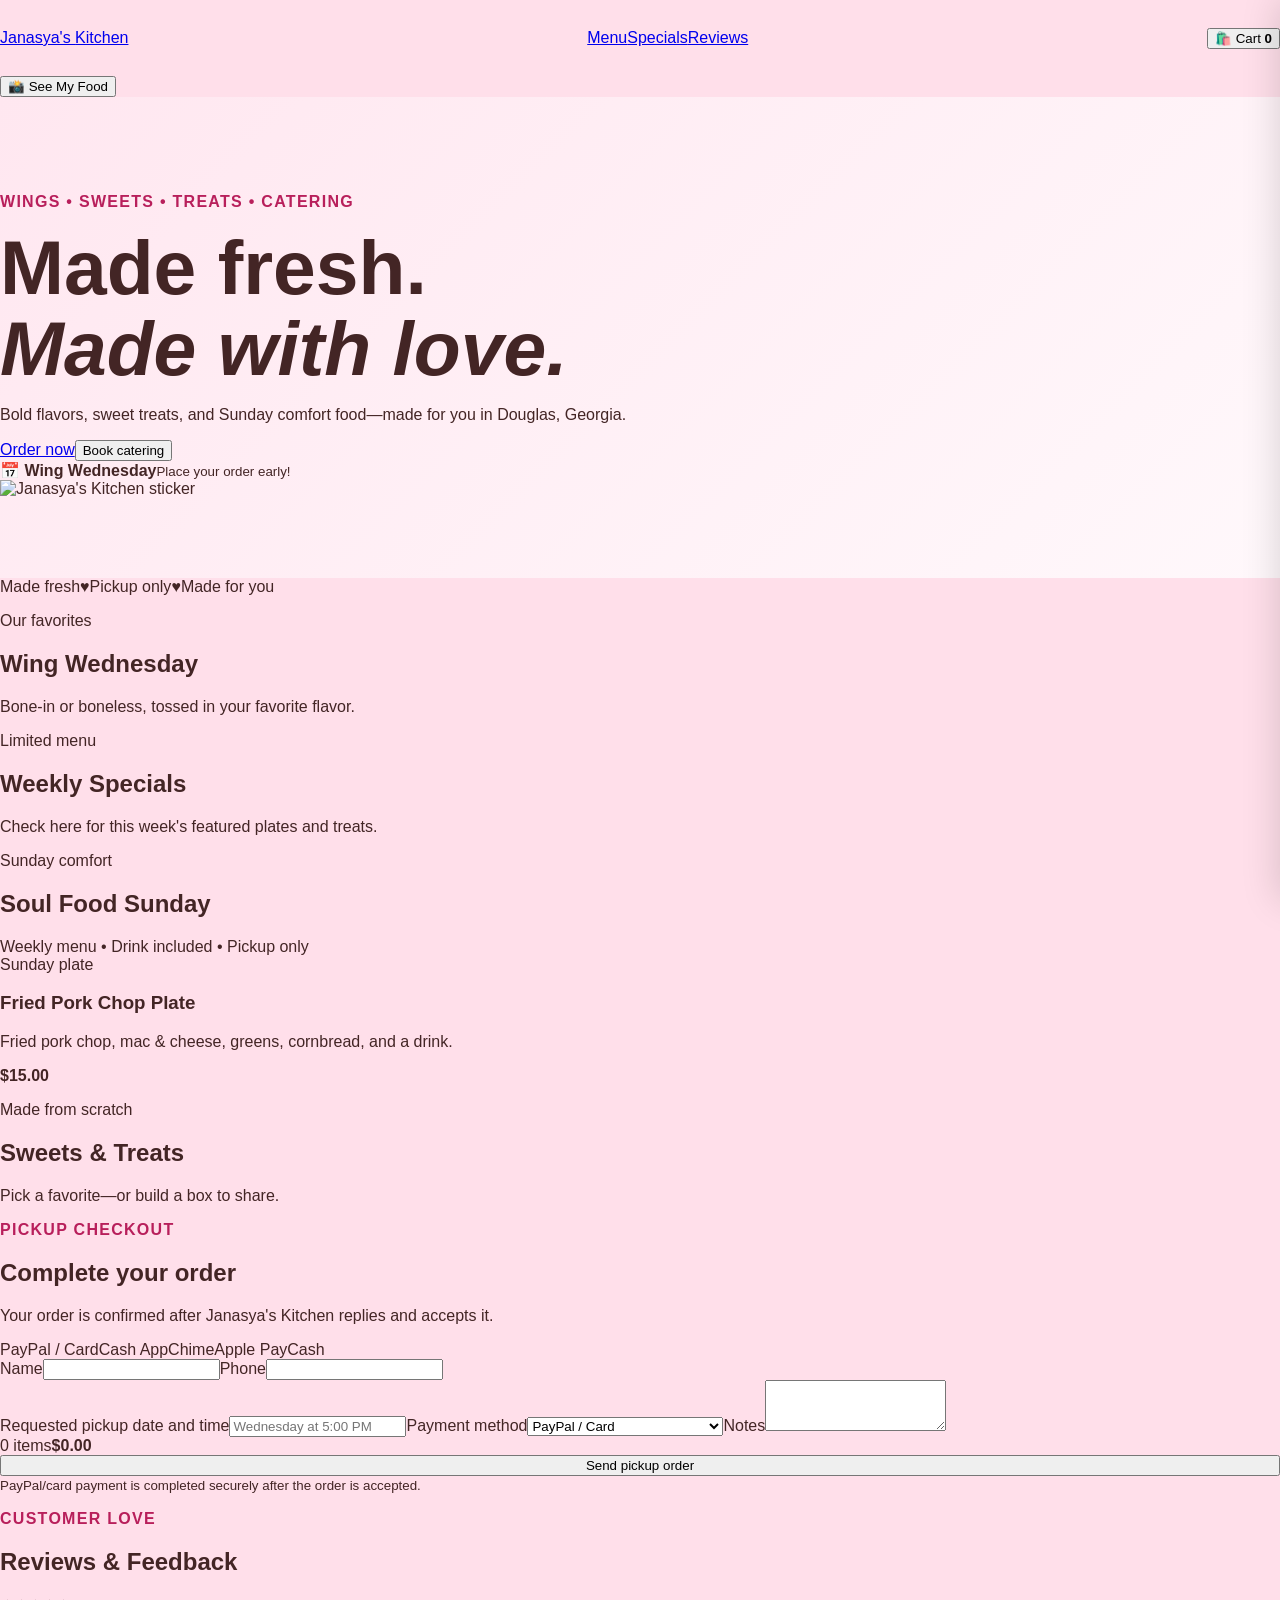
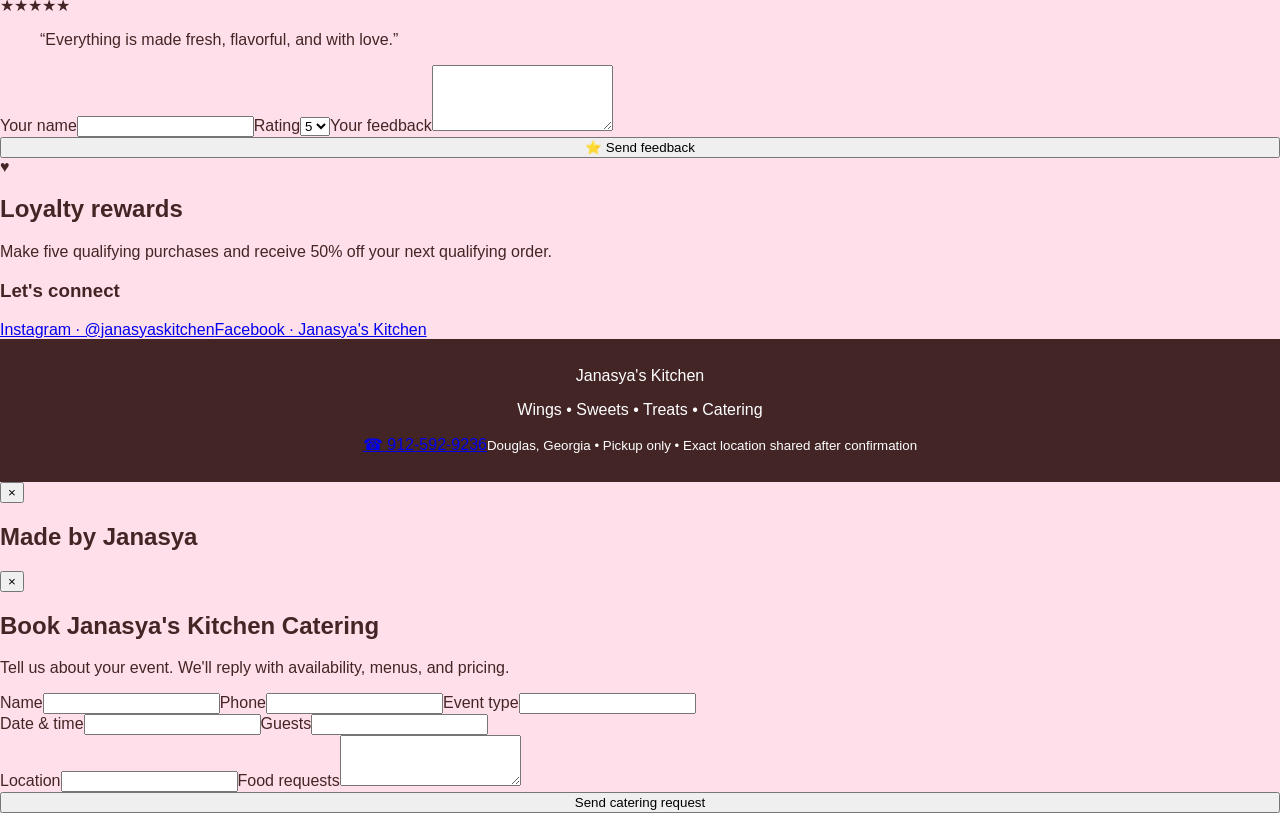
==== index.html @ 57162f88 "Add files via upload" ====
<!doctype html>
<html lang="en">
<head>
  <meta charset="UTF-8"><meta name="viewport" content="width=device-width,initial-scale=1">
  <title>Janasya's Kitchen</title>
  <meta name="description" content="Fresh wings, sweets, treats and catering in Douglas, Georgia.">
  <link rel="stylesheet" href="style.css">
</head>
<body>
<header class="nav"><a class="wordmark" href="#top">Janasya's <span>Kitchen</span></a><nav><a href="#menu">Menu</a><a href="#specials">Specials</a><a href="#reviews">Reviews</a></nav><button id="cartButton" class="cart-btn">🛍️ Cart <b id="cartCount">0</b></button></header>
<button id="galleryButton" class="gallery-float">📸 See My Food</button>
<main>
  <section id="top" class="hero"><div class="hero-copy"><p class="eyebrow">Wings • Sweets • Treats • Catering</p><h1>Made fresh.<br><em>Made with love.</em></h1><p>Bold flavors, sweet treats, and Sunday comfort food—made for you in Douglas, Georgia.</p><div class="hero-actions"><a class="primary-btn" href="#menu">Order now</a><button id="cateringButton" class="outline-btn">Book catering</button></div><div class="day-banner">📅 <span><b>Wing Wednesday</b><small>Place your order early!</small></span></div></div><div class="hero-art"><div class="gold-ring"></div><img src="https://janasyas-kitchen.janasyarivers14.chatgpt.site/sticker.jpeg" alt="Janasya's Kitchen sticker"></div></section>
  <section class="trust-strip"><span>Made fresh</span><i>♥</i><span>Pickup only</span><i>♥</i><span>Made for you</span></section>
  <section id="menu" class="section"><div class="section-heading"><p>Our favorites</p><h2>Wing Wednesday</h2><span>Bone-in or boneless, tossed in your favorite flavor.</span></div><div id="wingMenu" class="menu-grid"></div></section>
  <section id="specials" class="section dark-section"><div class="section-heading"><p>Limited menu</p><h2>Weekly Specials</h2><span>Check here for this week's featured plates and treats.</span></div><div id="specialMenu" class="menu-grid specials"></div></section>
  <section class="section blush"><div class="section-heading"><p>Sunday comfort</p><h2>Soul Food Sunday</h2><span>Weekly menu • Drink included • Pickup only</span></div><div class="feature-card"><div><span class="badge">Sunday plate</span><h3>Fried Pork Chop Plate</h3><p>Fried pork chop, mac &amp; cheese, greens, cornbread, and a drink.</p><strong>$15.00</strong></div><div id="soulMenu"></div></div></section>
  <section id="sweets" class="section"><div class="section-heading"><p>Made from scratch</p><h2>Sweets &amp; Treats</h2><span>Pick a favorite—or build a box to share.</span></div><div id="sweetMenu" class="menu-grid sweets-grid"></div></section>
  <section id="checkout" class="section checkout"><div class="checkout-card"><div><p class="eyebrow">Pickup checkout</p><h2>Complete your order</h2><p>Your order is confirmed after Janasya's Kitchen replies and accepts it.</p><div class="pay-tags"><span>PayPal / Card</span><span>Cash App</span><span>Chime</span><span>Apple Pay</span><span>Cash</span></div></div><form id="checkoutForm"><div class="two"><label>Name<input name="name" required></label><label>Phone<input name="phone" type="tel" required></label></div><label>Requested pickup date and time<input name="time" required placeholder="Wednesday at 5:00 PM"></label><label>Payment method<select name="payment"><option>PayPal / Card</option><option>Cash App — $Ayeitsnasya25</option><option>Chime — $Janasya-Rivers</option><option>Apple Pay — 912-592-9236</option><option>Cash at pickup</option></select></label><label>Notes<textarea name="notes" rows="3"></textarea></label><div class="checkout-total"><span id="checkoutItems">0 items</span><strong id="checkoutTotal">$0.00</strong></div><button class="primary-btn full">Send pickup order</button><small>PayPal/card payment is completed securely after the order is accepted.</small></form></div></section>
  <section id="reviews" class="section reviews"><div><p class="eyebrow">Customer love</p><h2>Reviews &amp; Feedback</h2><div class="stars">★★★★★</div><blockquote>“Everything is made fresh, flavorful, and with love.”</blockquote></div><form id="reviewForm"><label>Your name<input name="name" required></label><label>Rating<select name="rating"><option>5</option><option>4</option><option>3</option><option>2</option><option>1</option></select></label><label>Your feedback<textarea name="review" required rows="4"></textarea></label><button class="primary-btn full">⭐ Send feedback</button></form></section>
  <section class="rewards"><div><span>♥</span><h2>Loyalty rewards</h2><p>Make five qualifying purchases and receive 50% off your next qualifying order.</p></div><div><h3>Let's connect</h3><a href="https://www.instagram.com/janasyaskitchen/" target="_blank">Instagram · @janasyaskitchen</a><a href="https://www.facebook.com/profile.php?id=61593571941831" target="_blank">Facebook · Janasya's Kitchen</a></div></section>
</main>
<footer><div class="footer-brand">Janasya's <span>Kitchen</span></div><p>Wings • Sweets • Treats • Catering</p><a href="tel:19125929236">☎ 912-592-9236</a><small>Douglas, Georgia • Pickup only • Exact location shared after confirmation</small></footer>
<div id="overlay" class="overlay hidden"></div>
<aside id="cartPanel" class="cart-panel"><button class="close" data-close>×</button><h2>Your order</h2><div id="cartList" class="cart-list"></div><div class="cart-total"><span>Total</span><strong id="cartTotal">$0.00</strong></div><a href="#checkout" id="continueCheckout" class="primary-btn full">Continue to checkout</a></aside>
<div id="galleryModal" class="modal hidden"><button class="close" data-close>×</button><h2>Made by Janasya</h2><div id="galleryGrid" class="gallery-scroll"></div></div>
<div id="cateringModal" class="modal catering-modal hidden"><button class="close" data-close>×</button><h2>Book Janasya's Kitchen Catering</h2><p>Tell us about your event. We'll reply with availability, menus, and pricing.</p><form id="cateringForm"><label>Name<input name="name" required></label><label>Phone<input name="phone" required></label><label>Event type<input name="event" required></label><div class="two"><label>Date &amp; time<input name="date" required></label><label>Guests<input name="guests" type="number" min="1" required></label></div><label>Location<input name="location" required></label><label>Food requests<textarea name="details" rows="3"></textarea></label><button class="primary-btn full">Send catering request</button></form></div>
<div id="toast" class="toast"></div>
<script src="script.js"></script>
</body></html>
---- style.css ----
:root {
  --pink: #ec3f84;
  --dark-pink: #b81f5b;
  --light-pink: #fff1f7;
  --border-pink: #ffc2d8;
  --brown: #432525;
  --white: #ffffff;
  --shadow: 0 15px 35px rgba(184, 31, 91, 0.12);
}

* {
  box-sizing: border-box;
}

html {
  scroll-behavior: smooth;
}

body {
  margin: 0;
  font-family: "Poppins", sans-serif;
  color: var(--brown);
  background: #ffdfea;
}

.container {
  width: min(1180px, calc(100% - 32px));
  margin: 0 auto;
}

.topbar {
  position: sticky;
  top: 0;
  z-index: 20;
  background: rgba(255,255,255,.96);
  border-bottom: 1px solid #ffd0df;
  backdrop-filter: blur(10px);
}

.nav {
  min-height: 76px;
  display: flex;
  justify-content: space-between;
  align-items: center;
}

.logo {
  font-family: "Pacifico", cursive;
  font-size: 1.65rem;
  color: var(--dark-pink);
  text-decoration: none;
}

.cart-button,
.btn {
  border: 0;
  border-radius: 999px;
  background: linear-gradient(135deg, #f04a91, #b81758);
  color: white;
  font: inherit;
  font-weight: 700;
  padding: 14px 24px;
  cursor: pointer;
  box-shadow: 0 10px 22px rgba(184, 23, 88, .2);
  text-decoration: none;
  display: inline-block;
}

.cart-button span {
  background: white;
  color: var(--dark-pink);
  border-radius: 999px;
  padding: 2px 8px;
  margin-left: 5px;
}

.hero {
  padding: 80px 0;
  background: linear-gradient(135deg, #ffe7f0, #fff8fb);
}

.hero-inner {
  display: grid;
  grid-template-columns: 1.2fr .8fr;
  gap: 40px;
  align-items: center;
}

.hero h1 {
  font-size: clamp(2.4rem, 6vw, 4.8rem);
  line-height: 1.05;
  margin: 10px 0 18px;
}

.eyebrow {
  color: var(--dark-pink);
  font-weight: 800;
  letter-spacing: .08em;
  text-transform: uppercase;
}

.hero-card {
  background: white;
  border: 3px solid var(--border-pink);
  border-radius: 34px;
  padding: 38px;
  text-align: center;
  box-shadow: var(--shadow);
}

.hero-icons {
  font-size: 3rem;
}

.menu-section {
  padding: 64px 0;
}

.sweets-bg {
  background: #fff7fb;
}

.section-title {
  text-align: center;
  font-size: clamp(2.2rem, 5vw, 3.8rem);
  margin: 0 0 34px;
}

.menu-grid {
  display: grid;
  gap: 28px;
  align-items: stretch;
}

.three-columns {
  grid-template-columns: repeat(3, minmax(0, 1fr));
}

.two-columns {
  grid-template-columns: repeat(2, minmax(0, 1fr));
}

.menu-card {
  background: #fffafd;
  border: 3px solid var(--border-pink);
  border-radius: 30px;
  padding: 30px;
  text-align: center;
  box-shadow: var(--shadow);
  display: flex;
  flex-direction: column;
  align-items: stretch;
}

.menu-card h3 {
  color: var(--dark-pink);
  font-size: 1.65rem;
  margin: 0 0 10px;
}

.price {
  color: var(--dark-pink);
  font-weight: 800;
  font-size: 1.12rem;
  margin: 12px 0;
}

.description {
  margin: 4px 0 18px;
}

.menu-card label,
.order-card label {
  font-weight: 700;
  text-align: left;
  margin: 10px 0 7px;
}

.menu-card select,
.menu-card input,
.order-card input,
.order-card select,
.order-card textarea {
  width: 100%;
  border: 3px solid #f4bfd2;
  border-radius: 18px;
  padding: 15px 16px;
  background: white;
  font: inherit;
}

.add-button {
  margin-top: 20px;
  align-self: center;
}

.simple-card {
  justify-content: center;
  min-height: 250px;
}

.option-row {
  display: grid;
  grid-template-columns: repeat(2, minmax(0, 1fr));
  gap: 18px;
  margin-top: 12px;
}

.three-options {
  grid-template-columns: repeat(3, minmax(0, 1fr));
}

.option-block {
  background: white;
  border: 2px solid #ffd2e1;
  border-radius: 22px;
  padding: 18px 12px;
}

.strawberry-card {
  grid-column: 1 / -1;
}

.order-section {
  padding: 70px 0;
}

.order-card {
  background: white;
  border-radius: 34px;
  padding: 40px;
  display: grid;
  grid-template-columns: .8fr 1.2fr;
  gap: 40px;
  box-shadow: var(--shadow);
}

.order-card form {
  display: grid;
  gap: 12px;
}

.full {
  width: 100%;
  text-align: center;
}

.cart-panel {
  position: fixed;
  top: 0;
  right: -430px;
  width: min(420px, 92vw);
  height: 100vh;
  z-index: 50;
  background: white;
  transition: right .3s ease;
  display: flex;
  flex-direction: column;
  box-shadow: -12px 0 35px rgba(0,0,0,.15);
}

.cart-panel.open {
  right: 0;
}

.cart-header,
.cart-footer {
  padding: 22px;
  border-bottom: 1px solid #f2d6e1;
}

.cart-footer {
  border-bottom: 0;
  border-top: 1px solid #f2d6e1;
  margin-top: auto;
}

.cart-header {
  display: flex;
  justify-content: space-between;
  align-items: center;
}

.cart-header button {
  font-size: 2rem;
  border: 0;
  background: transparent;
}

.cart-items {
  padding: 20px;
  overflow-y: auto;
}

.cart-item {
  border: 2px solid #ffd0df;
  border-radius: 18px;
  padding: 14px;
  margin-bottom: 12px;
}

.cart-item-top {
  display: flex;
  justify-content: space-between;
  gap: 12px;
}

.qty-controls {
  margin-top: 10px;
  display: flex;
  align-items: center;
  gap: 10px;
}

.qty-controls button {
  width: 34px;
  height: 34px;
  border: 0;
  border-radius: 50%;
  background: #f9d7e5;
  font-size: 1.1rem;
}

.clear-button {
  width: 100%;
  padding: 12px;
  border-radius: 999px;
  border: 2px solid var(--border-pink);
  background: white;
  font: inherit;
  font-weight: 700;
}

.overlay {
  position: fixed;
  inset: 0;
  background: rgba(0,0,0,.35);
  z-index: 40;
  opacity: 0;
  pointer-events: none;
  transition: opacity .3s ease;
}

.overlay.show {
  opacity: 1;
  pointer-events: auto;
}

.toast {
  position: fixed;
  left: 50%;
  bottom: 24px;
  transform: translate(-50%, 30px);
  background: var(--brown);
  color: white;
  padding: 13px 20px;
  border-radius: 999px;
  opacity: 0;
  transition: .25s ease;
  z-index: 70;
}

.toast.show {
  opacity: 1;
  transform: translate(-50%, 0);
}

footer {
  background: var(--brown);
  color: white;
  text-align: center;
  padding: 28px 0;
}

@media (max-width: 900px) {
  .hero-inner,
  .order-card,
  .three-columns,
  .two-columns {
    grid-template-columns: 1fr;
  }

  .strawberry-card {
    grid-column: auto;
  }

  .three-options {
    grid-template-columns: 1fr;
  }
}

@media (max-width: 600px) {
  .menu-card {
    padding: 22px 18px;
  }

  .option-row {
    grid-template-columns: 1fr;
  }

  .hero {
    padding: 54px 0;
  }

  .order-card {
    padding: 25px 18px;
  }

  .section-title {
    font-size: 2.3rem;
  }
}
/* FIX MINI CAKE LAYOUT */

.cake-options {
  display: grid;
  grid-template-columns: repeat(2, 1fr);
  gap: 20px;
  width: 100%;
  margin-top: 20px;
}

.cake-option {
  width: 100%;
  padding: 22px;
  border: 2px solid #f5bfd3;
  border-radius: 22px;
  text-align: center;
  box-sizing: border-box;
}

.cake-option label {
  display: block;
  margin: 10px 0 6px;
  font-weight: 700;
}

.cake-option input[type="number"] {
  display: block;
  width: 100%;
  max-width: 100%;
  padding: 15px;
  margin: 0 0 18px;
  box-sizing: border-box;
  border-radius: 16px;
}

.cake-option .add-button {
  display: inline-block;
  width: auto;
  margin: 0 auto;
}

@media (max-width: 650px) {
  .cake-options {
    grid-template-columns: 1fr;
  }
}
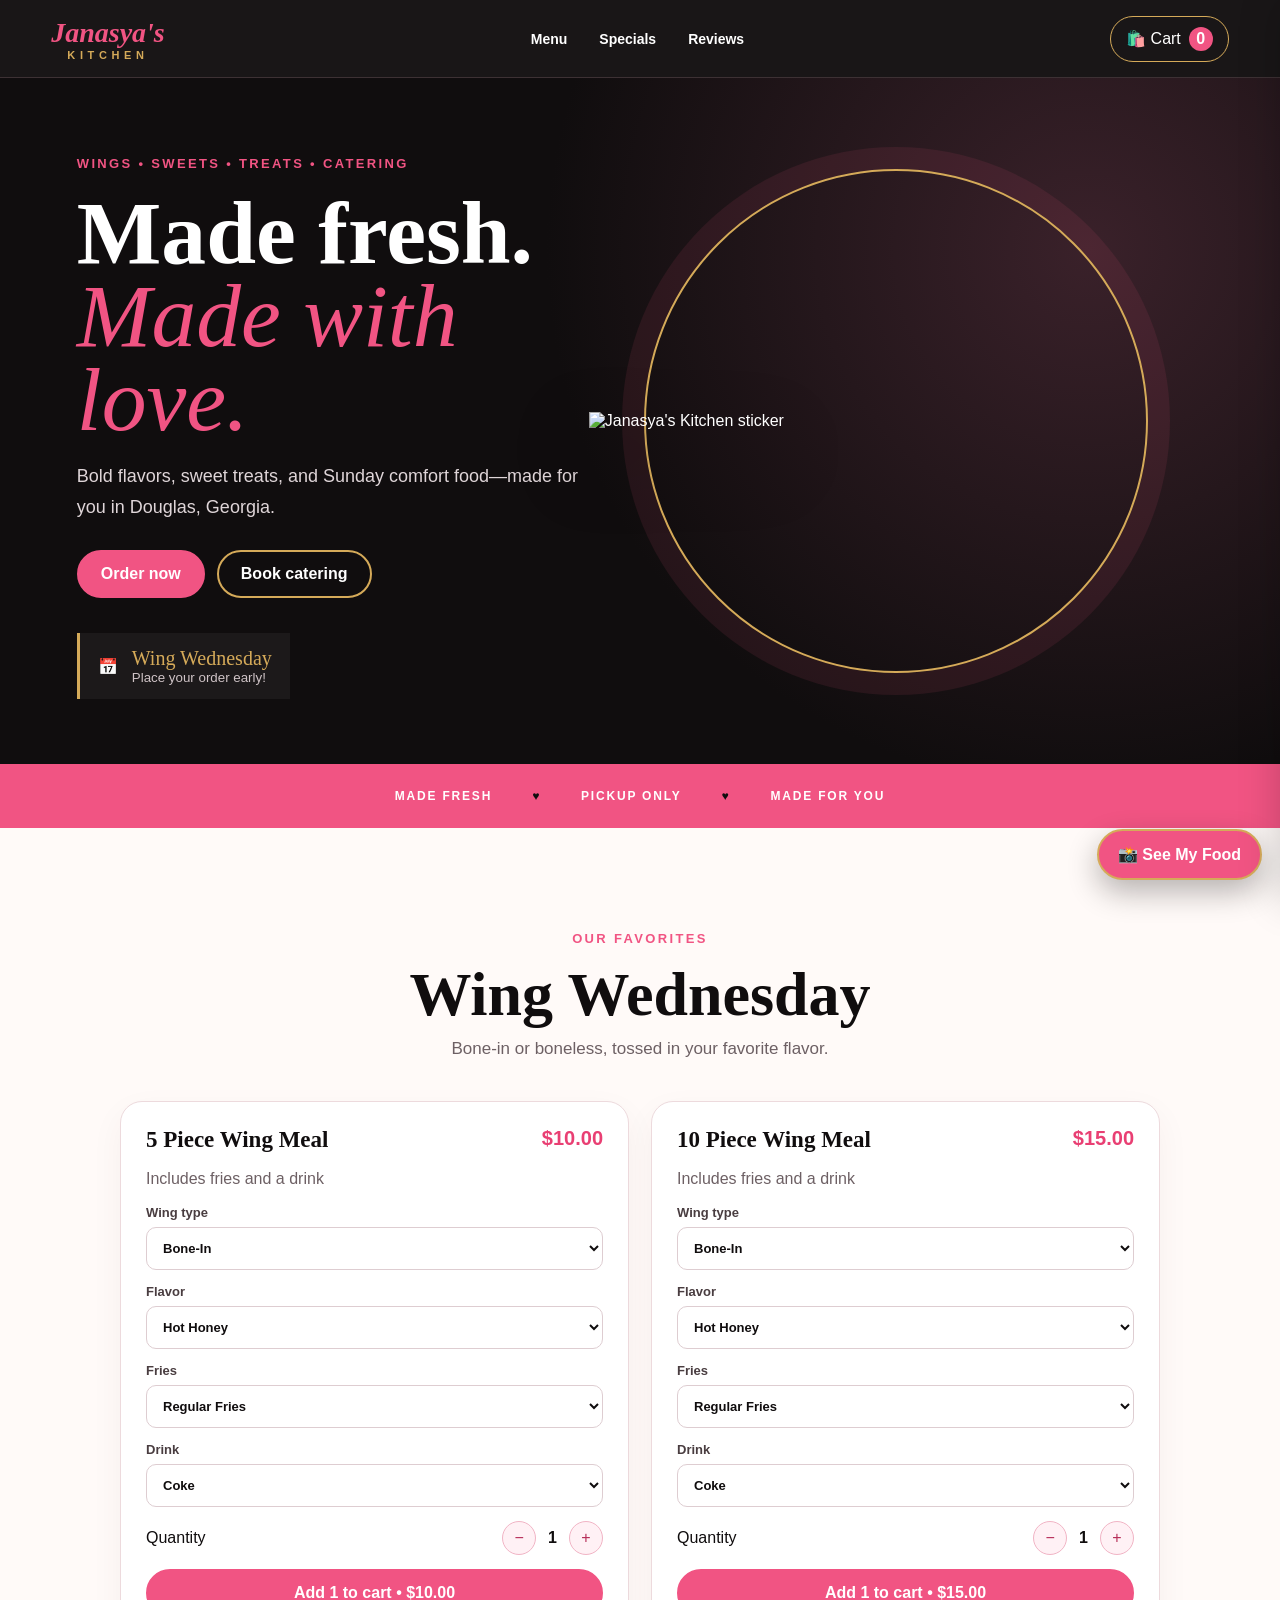
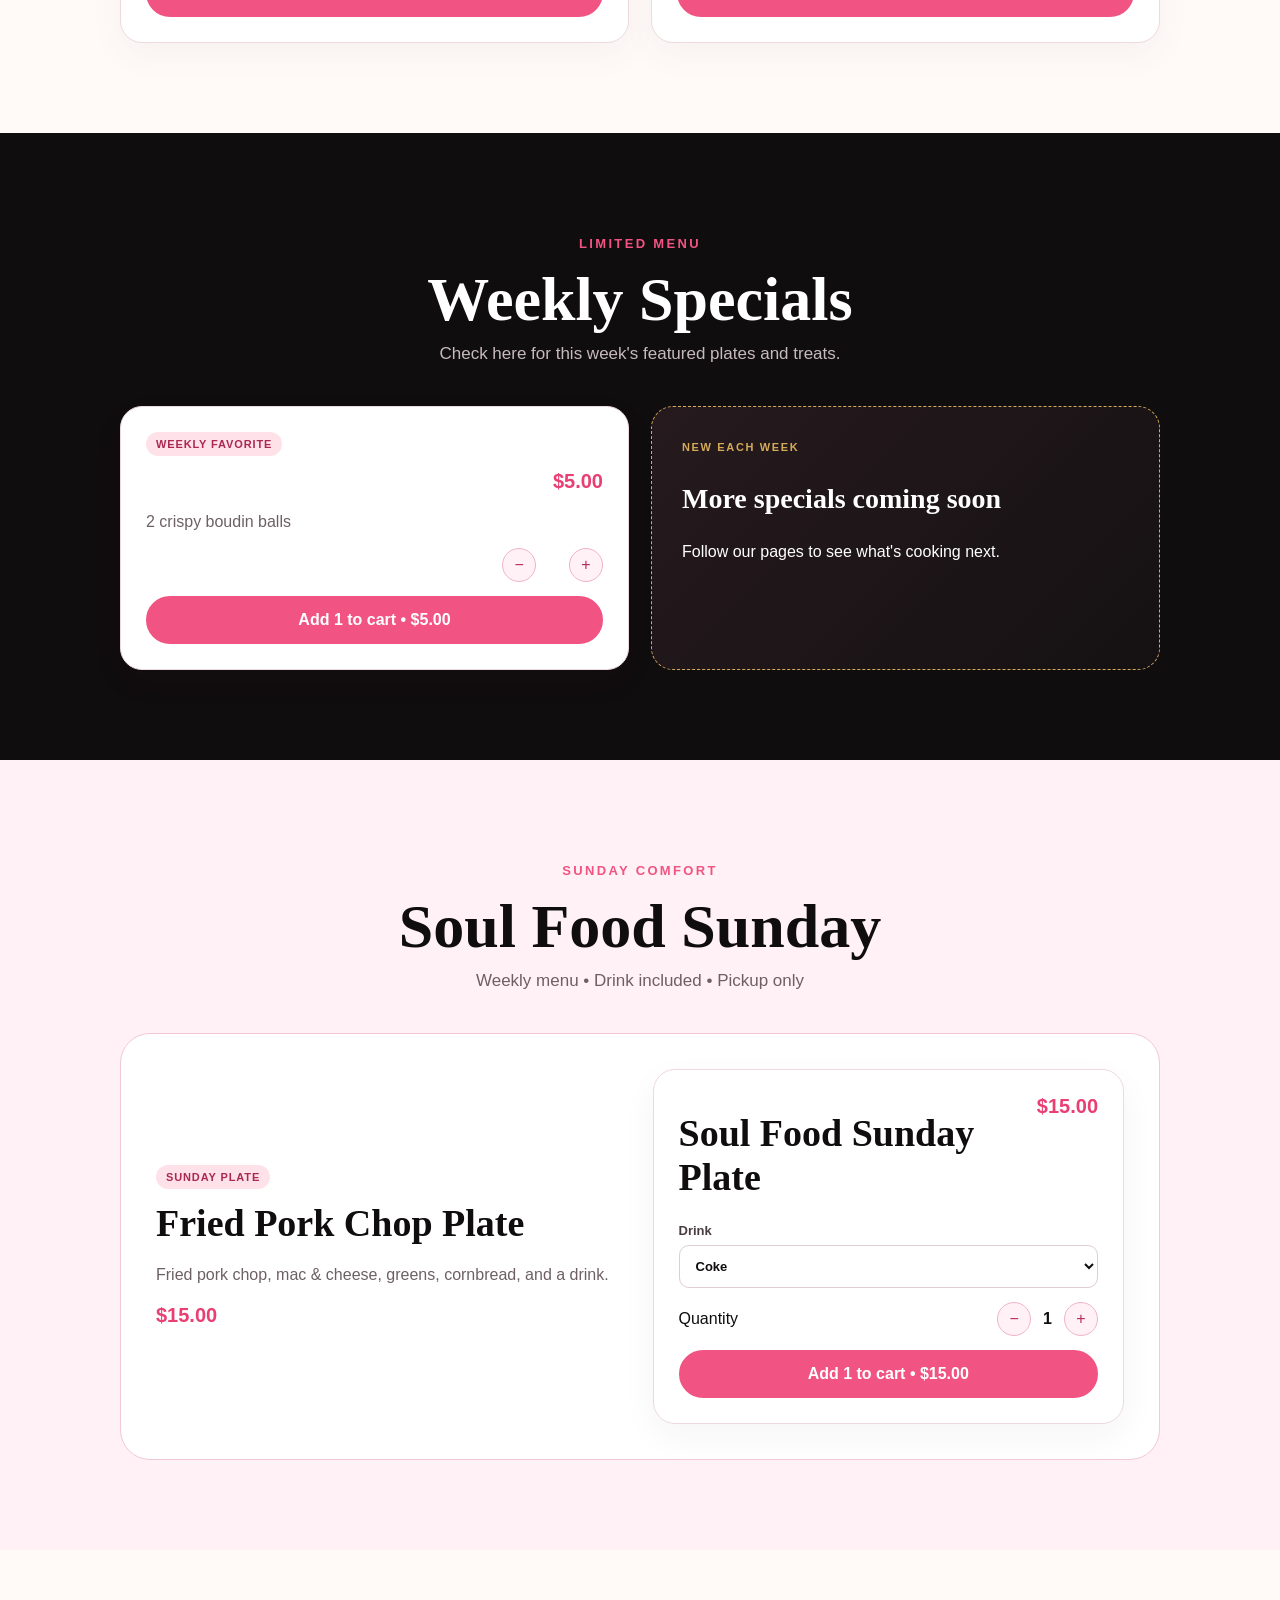
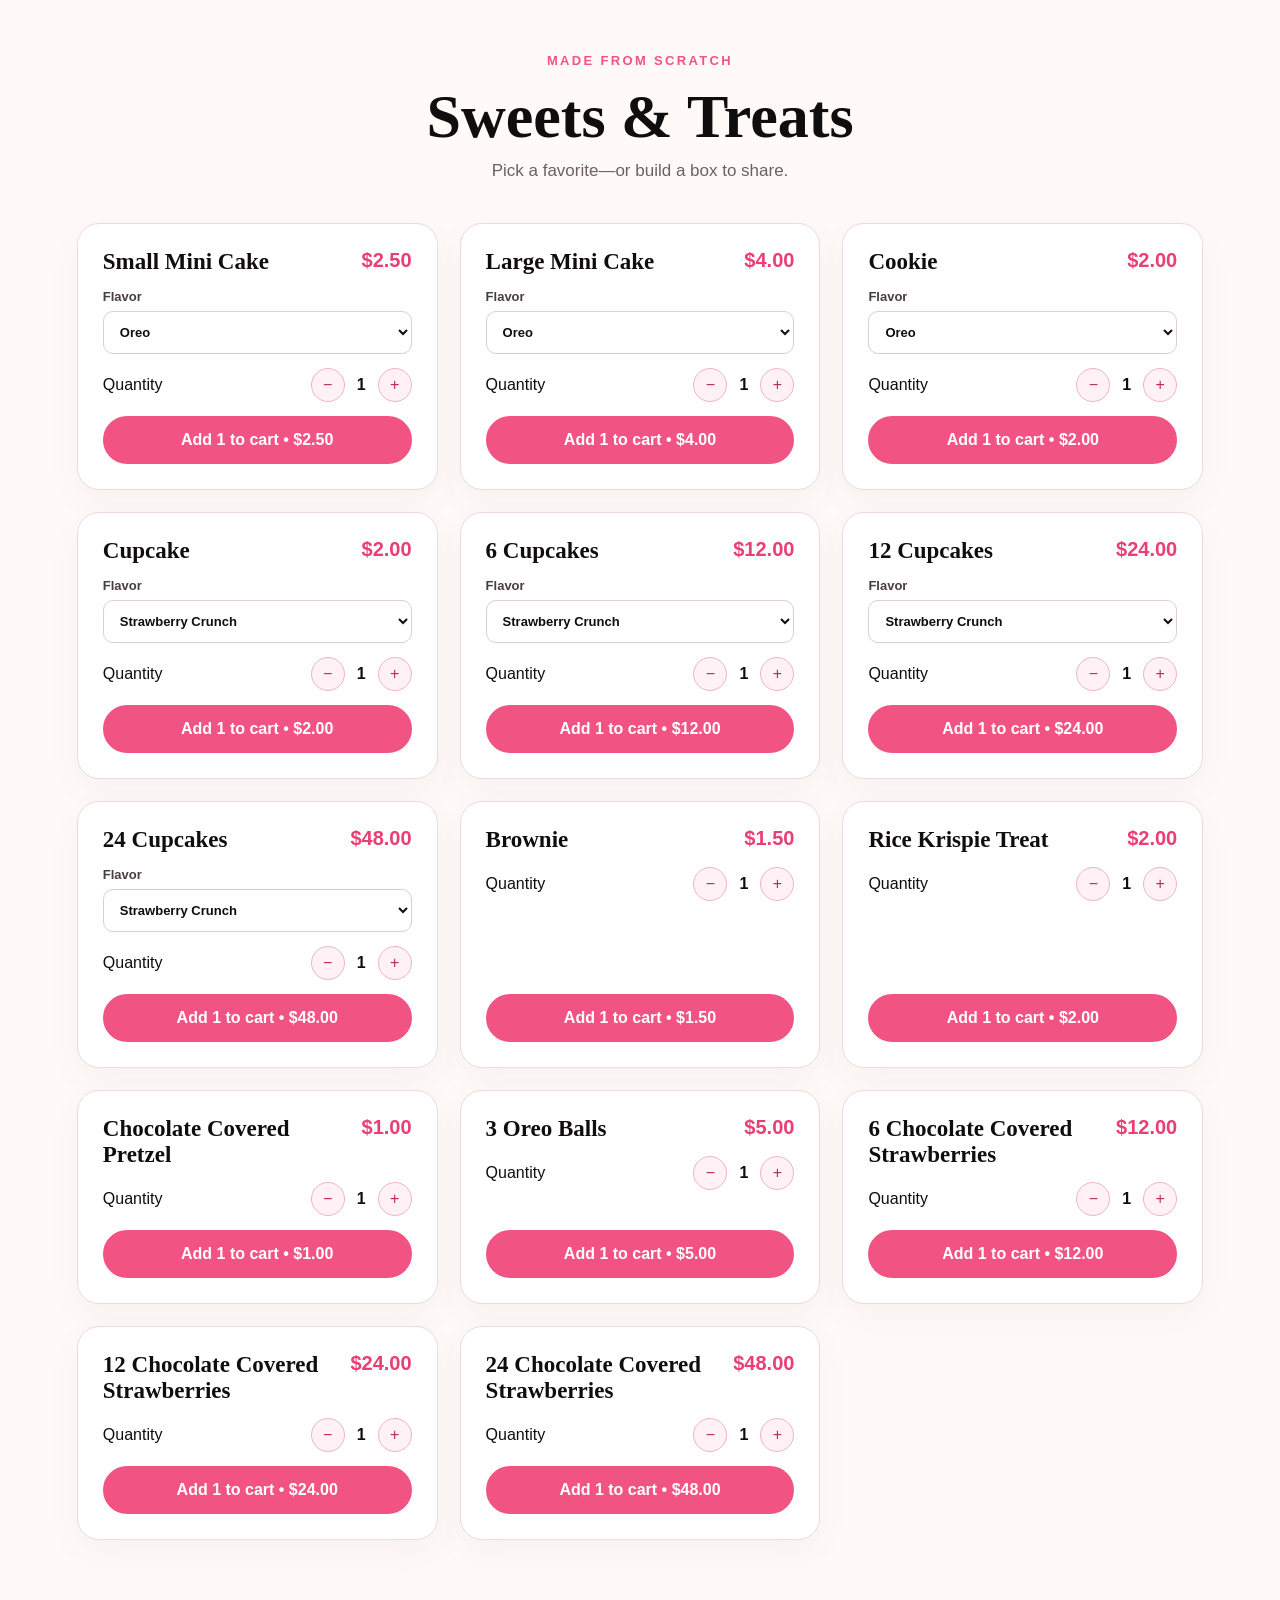
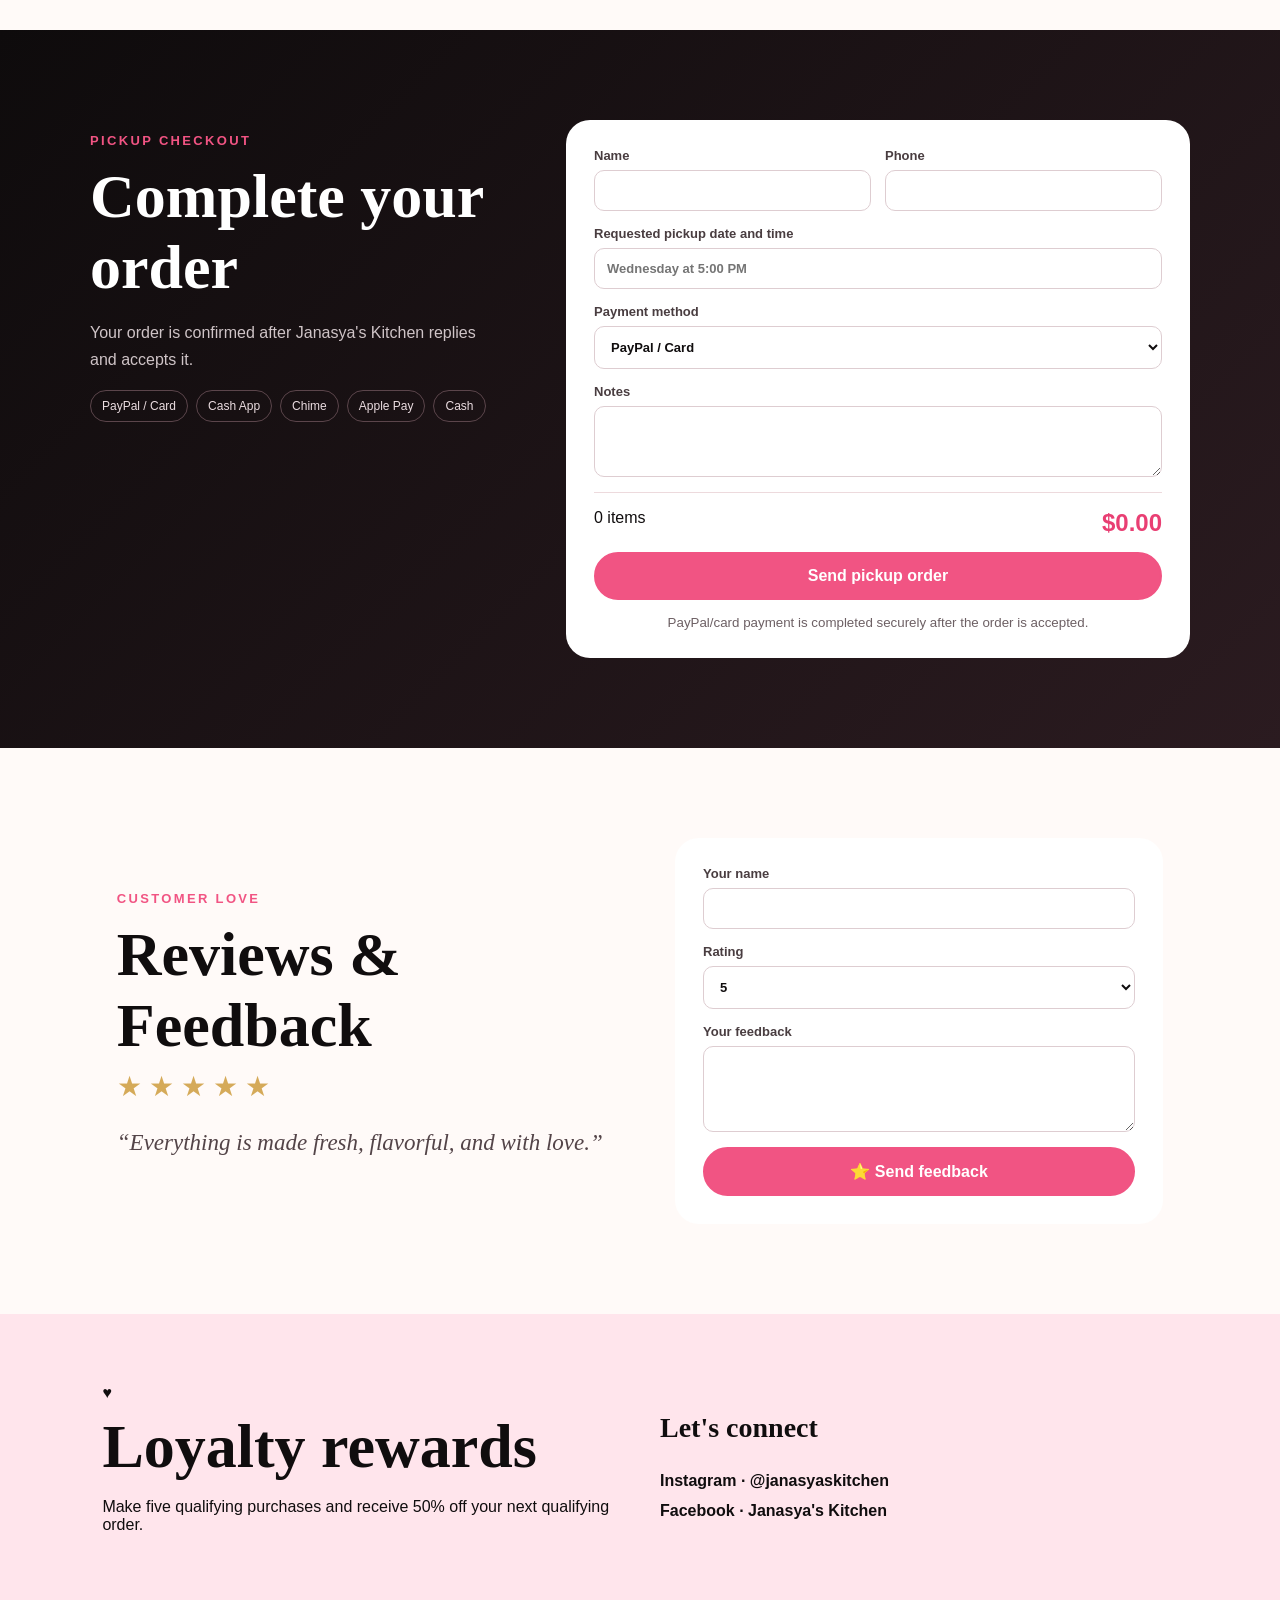
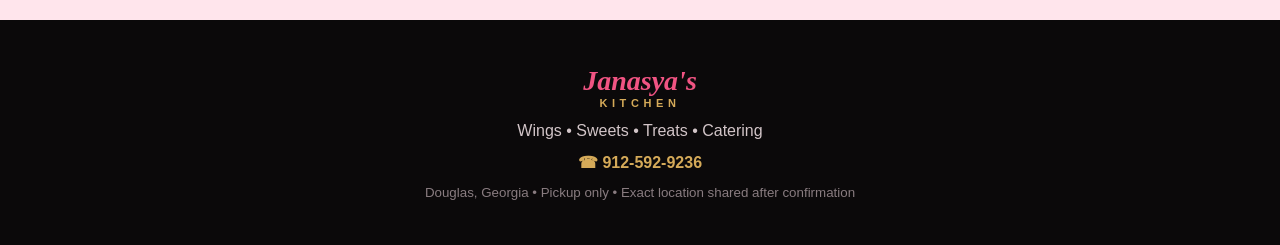
==== commit b32ddae0: "Add files via upload" ====
--- a/index.html
+++ b/index.html
@@ -10,7 +10,7 @@
 <header class="nav"><a class="wordmark" href="#top">Janasya's <span>Kitchen</span></a><nav><a href="#menu">Menu</a><a href="#specials">Specials</a><a href="#reviews">Reviews</a></nav><button id="cartButton" class="cart-btn">🛍️ Cart <b id="cartCount">0</b></button></header>
 <button id="galleryButton" class="gallery-float">📸 See My Food</button>
 <main>
-  <section id="top" class="hero"><div class="hero-copy"><p class="eyebrow">Wings • Sweets • Treats • Catering</p><h1>Made fresh.<br><em>Made with love.</em></h1><p>Bold flavors, sweet treats, and Sunday comfort food—made for you in Douglas, Georgia.</p><div class="hero-actions"><a class="primary-btn" href="#menu">Order now</a><button id="cateringButton" class="outline-btn">Book catering</button></div><div class="day-banner">📅 <span><b>Wing Wednesday</b><small>Place your order early!</small></span></div></div><div class="hero-art"><div class="gold-ring"></div><img src="https://janasyas-kitchen.janasyarivers14.chatgpt.site/sticker.jpeg" alt="Janasya's Kitchen sticker"></div></section>
+  <section id="top" class="hero"><div class="hero-copy"><p class="eyebrow">Wings • Sweets • Treats • Catering</p><h1>Made fresh.<br><em>Made with love.</em></h1><p>Bold flavors, sweet treats, and Sunday comfort food—made for you in Douglas, Georgia.</p><div class="hero-actions"><a class="primary-btn" href="#menu">Order now</a><button id="cateringButton" class="outline-btn">Book catering</button></div><div class="day-banner">📅 <span><b>Wing Wednesday</b><small>Place your order early!</small></span></div></div><div class="hero-art"><div class="gold-ring"></div><img src="images/sticker.jpeg" alt="Janasya's Kitchen sticker"></div></section>
   <section class="trust-strip"><span>Made fresh</span><i>♥</i><span>Pickup only</span><i>♥</i><span>Made for you</span></section>
   <section id="menu" class="section"><div class="section-heading"><p>Our favorites</p><h2>Wing Wednesday</h2><span>Bone-in or boneless, tossed in your favorite flavor.</span></div><div id="wingMenu" class="menu-grid"></div></section>
   <section id="specials" class="section dark-section"><div class="section-heading"><p>Limited menu</p><h2>Weekly Specials</h2><span>Check here for this week's featured plates and treats.</span></div><div id="specialMenu" class="menu-grid specials"></div></section>
@@ -22,7 +22,7 @@
 </main>
 <footer><div class="footer-brand">Janasya's <span>Kitchen</span></div><p>Wings • Sweets • Treats • Catering</p><a href="tel:19125929236">☎ 912-592-9236</a><small>Douglas, Georgia • Pickup only • Exact location shared after confirmation</small></footer>
 <div id="overlay" class="overlay hidden"></div>
-<aside id="cartPanel" class="cart-panel"><button class="close" data-close>×</button><h2>Your order</h2><div id="cartList" class="cart-list"></div><div class="cart-total"><span>Total</span><strong id="cartTotal">$0.00</strong></div><a href="#checkout" id="continueCheckout" class="primary-btn full">Continue to checkout</a></aside>
+<aside id="cartPanel" class="cart-panel"><button class="close" data-close>×</button><div class="cart-heading"><h2>Your order</h2><button id="clearCartButton" class="clear-cart" type="button">Clear cart</button></div><div id="cartList" class="cart-list"></div><div class="cart-total"><span>Total</span><strong id="cartTotal">$0.00</strong></div><a href="#checkout" id="continueCheckout" class="primary-btn full">Continue to checkout</a></aside>
 <div id="galleryModal" class="modal hidden"><button class="close" data-close>×</button><h2>Made by Janasya</h2><div id="galleryGrid" class="gallery-scroll"></div></div>
 <div id="cateringModal" class="modal catering-modal hidden"><button class="close" data-close>×</button><h2>Book Janasya's Kitchen Catering</h2><p>Tell us about your event. We'll reply with availability, menus, and pricing.</p><form id="cateringForm"><label>Name<input name="name" required></label><label>Phone<input name="phone" required></label><label>Event type<input name="event" required></label><div class="two"><label>Date &amp; time<input name="date" required></label><label>Guests<input name="guests" type="number" min="1" required></label></div><label>Location<input name="location" required></label><label>Food requests<textarea name="details" rows="3"></textarea></label><button class="primary-btn full">Send catering request</button></form></div>
 <div id="toast" class="toast"></div>
--- a/style.css
+++ b/style.css
@@ -1,458 +1,2 @@
-:root {
-  --pink: #ec3f84;
-  --dark-pink: #b81f5b;
-  --light-pink: #fff1f7;
-  --border-pink: #ffc2d8;
-  --brown: #432525;
-  --white: #ffffff;
-  --shadow: 0 15px 35px rgba(184, 31, 91, 0.12);
-}
-
-* {
-  box-sizing: border-box;
-}
-
-html {
-  scroll-behavior: smooth;
-}
-
-body {
-  margin: 0;
-  font-family: "Poppins", sans-serif;
-  color: var(--brown);
-  background: #ffdfea;
-}
-
-.container {
-  width: min(1180px, calc(100% - 32px));
-  margin: 0 auto;
-}
-
-.topbar {
-  position: sticky;
-  top: 0;
-  z-index: 20;
-  background: rgba(255,255,255,.96);
-  border-bottom: 1px solid #ffd0df;
-  backdrop-filter: blur(10px);
-}
-
-.nav {
-  min-height: 76px;
-  display: flex;
-  justify-content: space-between;
-  align-items: center;
-}
-
-.logo {
-  font-family: "Pacifico", cursive;
-  font-size: 1.65rem;
-  color: var(--dark-pink);
-  text-decoration: none;
-}
-
-.cart-button,
-.btn {
-  border: 0;
-  border-radius: 999px;
-  background: linear-gradient(135deg, #f04a91, #b81758);
-  color: white;
-  font: inherit;
-  font-weight: 700;
-  padding: 14px 24px;
-  cursor: pointer;
-  box-shadow: 0 10px 22px rgba(184, 23, 88, .2);
-  text-decoration: none;
-  display: inline-block;
-}
-
-.cart-button span {
-  background: white;
-  color: var(--dark-pink);
-  border-radius: 999px;
-  padding: 2px 8px;
-  margin-left: 5px;
-}
-
-.hero {
-  padding: 80px 0;
-  background: linear-gradient(135deg, #ffe7f0, #fff8fb);
-}
-
-.hero-inner {
-  display: grid;
-  grid-template-columns: 1.2fr .8fr;
-  gap: 40px;
-  align-items: center;
-}
-
-.hero h1 {
-  font-size: clamp(2.4rem, 6vw, 4.8rem);
-  line-height: 1.05;
-  margin: 10px 0 18px;
-}
-
-.eyebrow {
-  color: var(--dark-pink);
-  font-weight: 800;
-  letter-spacing: .08em;
-  text-transform: uppercase;
-}
-
-.hero-card {
-  background: white;
-  border: 3px solid var(--border-pink);
-  border-radius: 34px;
-  padding: 38px;
-  text-align: center;
-  box-shadow: var(--shadow);
-}
-
-.hero-icons {
-  font-size: 3rem;
-}
-
-.menu-section {
-  padding: 64px 0;
-}
-
-.sweets-bg {
-  background: #fff7fb;
-}
-
-.section-title {
-  text-align: center;
-  font-size: clamp(2.2rem, 5vw, 3.8rem);
-  margin: 0 0 34px;
-}
-
-.menu-grid {
-  display: grid;
-  gap: 28px;
-  align-items: stretch;
-}
-
-.three-columns {
-  grid-template-columns: repeat(3, minmax(0, 1fr));
-}
-
-.two-columns {
-  grid-template-columns: repeat(2, minmax(0, 1fr));
-}
-
-.menu-card {
-  background: #fffafd;
-  border: 3px solid var(--border-pink);
-  border-radius: 30px;
-  padding: 30px;
-  text-align: center;
-  box-shadow: var(--shadow);
-  display: flex;
-  flex-direction: column;
-  align-items: stretch;
-}
-
-.menu-card h3 {
-  color: var(--dark-pink);
-  font-size: 1.65rem;
-  margin: 0 0 10px;
-}
-
-.price {
-  color: var(--dark-pink);
-  font-weight: 800;
-  font-size: 1.12rem;
-  margin: 12px 0;
-}
-
-.description {
-  margin: 4px 0 18px;
-}
-
-.menu-card label,
-.order-card label {
-  font-weight: 700;
-  text-align: left;
-  margin: 10px 0 7px;
-}
-
-.menu-card select,
-.menu-card input,
-.order-card input,
-.order-card select,
-.order-card textarea {
-  width: 100%;
-  border: 3px solid #f4bfd2;
-  border-radius: 18px;
-  padding: 15px 16px;
-  background: white;
-  font: inherit;
-}
-
-.add-button {
-  margin-top: 20px;
-  align-self: center;
-}
-
-.simple-card {
-  justify-content: center;
-  min-height: 250px;
-}
-
-.option-row {
-  display: grid;
-  grid-template-columns: repeat(2, minmax(0, 1fr));
-  gap: 18px;
-  margin-top: 12px;
-}
-
-.three-options {
-  grid-template-columns: repeat(3, minmax(0, 1fr));
-}
-
-.option-block {
-  background: white;
-  border: 2px solid #ffd2e1;
-  border-radius: 22px;
-  padding: 18px 12px;
-}
-
-.strawberry-card {
-  grid-column: 1 / -1;
-}
-
-.order-section {
-  padding: 70px 0;
-}
-
-.order-card {
-  background: white;
-  border-radius: 34px;
-  padding: 40px;
-  display: grid;
-  grid-template-columns: .8fr 1.2fr;
-  gap: 40px;
-  box-shadow: var(--shadow);
-}
-
-.order-card form {
-  display: grid;
-  gap: 12px;
-}
-
-.full {
-  width: 100%;
-  text-align: center;
-}
-
-.cart-panel {
-  position: fixed;
-  top: 0;
-  right: -430px;
-  width: min(420px, 92vw);
-  height: 100vh;
-  z-index: 50;
-  background: white;
-  transition: right .3s ease;
-  display: flex;
-  flex-direction: column;
-  box-shadow: -12px 0 35px rgba(0,0,0,.15);
-}
-
-.cart-panel.open {
-  right: 0;
-}
-
-.cart-header,
-.cart-footer {
-  padding: 22px;
-  border-bottom: 1px solid #f2d6e1;
-}
-
-.cart-footer {
-  border-bottom: 0;
-  border-top: 1px solid #f2d6e1;
-  margin-top: auto;
-}
-
-.cart-header {
-  display: flex;
-  justify-content: space-between;
-  align-items: center;
-}
-
-.cart-header button {
-  font-size: 2rem;
-  border: 0;
-  background: transparent;
-}
-
-.cart-items {
-  padding: 20px;
-  overflow-y: auto;
-}
-
-.cart-item {
-  border: 2px solid #ffd0df;
-  border-radius: 18px;
-  padding: 14px;
-  margin-bottom: 12px;
-}
-
-.cart-item-top {
-  display: flex;
-  justify-content: space-between;
-  gap: 12px;
-}
-
-.qty-controls {
-  margin-top: 10px;
-  display: flex;
-  align-items: center;
-  gap: 10px;
-}
-
-.qty-controls button {
-  width: 34px;
-  height: 34px;
-  border: 0;
-  border-radius: 50%;
-  background: #f9d7e5;
-  font-size: 1.1rem;
-}
-
-.clear-button {
-  width: 100%;
-  padding: 12px;
-  border-radius: 999px;
-  border: 2px solid var(--border-pink);
-  background: white;
-  font: inherit;
-  font-weight: 700;
-}
-
-.overlay {
-  position: fixed;
-  inset: 0;
-  background: rgba(0,0,0,.35);
-  z-index: 40;
-  opacity: 0;
-  pointer-events: none;
-  transition: opacity .3s ease;
-}
-
-.overlay.show {
-  opacity: 1;
-  pointer-events: auto;
-}
-
-.toast {
-  position: fixed;
-  left: 50%;
-  bottom: 24px;
-  transform: translate(-50%, 30px);
-  background: var(--brown);
-  color: white;
-  padding: 13px 20px;
-  border-radius: 999px;
-  opacity: 0;
-  transition: .25s ease;
-  z-index: 70;
-}
-
-.toast.show {
-  opacity: 1;
-  transform: translate(-50%, 0);
-}
-
-footer {
-  background: var(--brown);
-  color: white;
-  text-align: center;
-  padding: 28px 0;
-}
-
-@media (max-width: 900px) {
-  .hero-inner,
-  .order-card,
-  .three-columns,
-  .two-columns {
-    grid-template-columns: 1fr;
-  }
-
-  .strawberry-card {
-    grid-column: auto;
-  }
-
-  .three-options {
-    grid-template-columns: 1fr;
-  }
-}
-
-@media (max-width: 600px) {
-  .menu-card {
-    padding: 22px 18px;
-  }
-
-  .option-row {
-    grid-template-columns: 1fr;
-  }
-
-  .hero {
-    padding: 54px 0;
-  }
-
-  .order-card {
-    padding: 25px 18px;
-  }
-
-  .section-title {
-    font-size: 2.3rem;
-  }
-}
-/* FIX MINI CAKE LAYOUT */
-
-.cake-options {
-  display: grid;
-  grid-template-columns: repeat(2, 1fr);
-  gap: 20px;
-  width: 100%;
-  margin-top: 20px;
-}
-
-.cake-option {
-  width: 100%;
-  padding: 22px;
-  border: 2px solid #f5bfd3;
-  border-radius: 22px;
-  text-align: center;
-  box-sizing: border-box;
-}
-
-.cake-option label {
-  display: block;
-  margin: 10px 0 6px;
-  font-weight: 700;
-}
-
-.cake-option input[type="number"] {
-  display: block;
-  width: 100%;
-  max-width: 100%;
-  padding: 15px;
-  margin: 0 0 18px;
-  box-sizing: border-box;
-  border-radius: 16px;
-}
-
-.cake-option .add-button {
-  display: inline-block;
-  width: auto;
-  margin: 0 auto;
-}
-
-@media (max-width: 650px) {
-  .cake-options {
-    grid-template-columns: 1fr;
-  }
-}
+:root{--pink:#f15483;--hot:#e93f73;--blush:#fff1f5;--gold:#d5aa59;--ink:#100d0e;--cream:#fffaf8;--muted:#6d6064;--border:#eddadd;--radius:22px}*{box-sizing:border-box}html{scroll-behavior:smooth}body{margin:0;background:var(--cream);color:var(--ink);font-family:Arial,Helvetica,sans-serif}button,a,input,textarea,select{font:inherit}a{text-decoration:none;color:inherit}.hidden{display:none!important}.nav{height:78px;position:sticky;top:0;z-index:50;display:flex;align-items:center;justify-content:space-between;padding:0 max(4vw,24px);background:rgba(16,13,14,.96);color:#fff;border-bottom:1px solid #3d3134}.wordmark,.footer-brand{font:italic 700 28px Georgia,serif;color:var(--pink)}.wordmark span,.footer-brand span{display:block;color:var(--gold);font:700 11px Arial;letter-spacing:.42em;text-transform:uppercase;text-align:center}.nav nav{display:flex;gap:32px;font-size:14px;font-weight:700}.nav nav a:hover{color:var(--pink)}.cart-btn{border:1px solid var(--gold);background:transparent;color:#fff;border-radius:99px;padding:10px 15px;display:flex;gap:8px;align-items:center;cursor:pointer}.cart-btn b{background:var(--pink);width:24px;height:24px;border-radius:50%;display:grid;place-items:center}.hero{min-height:680px;background:radial-gradient(circle at 85% 25%,#3a212a 0,#100d0e 45%);display:grid;grid-template-columns:1fr 1fr;align-items:center;padding:65px max(6vw,28px);overflow:hidden;color:#fff}.hero-copy{max-width:600px}.eyebrow,.section-heading>p{color:var(--pink);font-size:13px;font-weight:800;letter-spacing:.18em;text-transform:uppercase}.hero h1{font:700 clamp(54px,7vw,95px)/.93 Georgia,serif;margin:20px 0}.hero h1 em{color:var(--pink);font-weight:400}.hero-copy>p:not(.eyebrow){max-width:520px;color:#dfd5d8;font-size:18px;line-height:1.7}.hero-actions{display:flex;gap:12px;margin:28px 0}.primary-btn,.outline-btn{display:inline-flex;align-items:center;justify-content:center;gap:8px;border-radius:99px;padding:13px 22px;font-weight:800;cursor:pointer;transition:.2s;border:2px solid var(--pink)}.primary-btn{background:var(--pink);color:#fff}.primary-btn:hover{background:#d93768;transform:translateY(-1px)}.outline-btn{background:transparent;color:#fff;border-color:var(--gold)}.day-banner{display:flex;align-items:center;gap:14px;margin-top:35px;padding:14px 18px;border-left:3px solid var(--gold);background:#ffffff0d;width:max-content}.day-banner span{display:grid}.day-banner b{font:20px Georgia,serif;color:var(--gold)}.day-banner small{color:#cfc3c6}.hero-art{position:relative;display:grid;place-items:center}.hero-art img{position:relative;z-index:2;width:min(630px,48vw);height:auto;filter:drop-shadow(0 30px 35px #000)}.gold-ring{position:absolute;width:82%;aspect-ratio:1;border:2px solid var(--gold);border-radius:50%;box-shadow:0 0 0 22px #f1548318}.trust-strip{height:64px;background:var(--pink);color:#fff;display:flex;align-items:center;justify-content:center;gap:40px;text-transform:uppercase;font-weight:900;letter-spacing:.15em;font-size:12px}.trust-strip i{color:var(--ink)}.section{padding:90px max(6vw,28px)}.section-heading{text-align:center;margin:0 auto 42px;max-width:680px}.section-heading h2,.checkout-card h2,.reviews h2,.rewards h2{font:700 clamp(38px,5vw,62px) Georgia,serif;margin:9px 0}.section-heading span{color:var(--muted);font-size:17px}.menu-grid{display:grid;grid-template-columns:repeat(2,minmax(0,1fr));gap:22px;max-width:1040px;margin:auto}.sweets-grid{grid-template-columns:repeat(3,minmax(0,1fr));max-width:1240px}.menu-card{background:#fff;border:1px solid var(--border);border-radius:var(--radius);padding:25px;box-shadow:0 12px 34px #5e25330c;display:flex;flex-direction:column;gap:14px}.card-top{display:flex;justify-content:space-between;gap:15px;align-items:start}.card-top h3{font:700 23px Georgia,serif;margin:0}.card-top strong,.feature-card strong{font-size:20px;color:var(--hot);white-space:nowrap}.menu-card p{margin:0;color:var(--muted);line-height:1.5}.menu-card label,form label{display:grid;gap:7px;color:#493d40;font-size:13px;font-weight:800}.menu-card .primary-btn{margin-top:auto}.badge{width:max-content;background:#ffe1e9;color:#aa2852;border-radius:99px;padding:6px 10px;font-size:11px;font-weight:900;text-transform:uppercase;letter-spacing:.08em}.dark-section{background:var(--ink);color:#fff}.dark-section .section-heading span{color:#c7babe}.special-note{border:1px dashed var(--gold);border-radius:var(--radius);padding:30px;background:linear-gradient(135deg,#261a1e,#151113)}.special-note span{color:var(--gold);font-size:11px;font-weight:900;letter-spacing:.15em}.special-note h3{font:700 28px Georgia,serif}.blush{background:var(--blush)}.feature-card{max-width:1040px;margin:auto;display:grid;grid-template-columns:1fr 1fr;gap:25px;align-items:center;background:#fff;border:1px solid #f2c8d4;border-radius:30px;padding:35px}.feature-card h3{font:700 38px Georgia,serif;margin:16px 0 10px}.feature-card p{line-height:1.7;color:var(--muted)}.checkout{background:linear-gradient(135deg,#0e0b0c,#2b1b20);color:#fff}.checkout-card{max-width:1100px;margin:auto;display:grid;grid-template-columns:.8fr 1.2fr;gap:60px}.checkout-card>div>p:not(.eyebrow){color:#cfc4c7;line-height:1.7}.pay-tags{display:flex;flex-wrap:wrap;gap:8px}.pay-tags span{border:1px solid #5b454b;border-radius:99px;padding:8px 11px;color:#eadce0;font-size:12px}.checkout form,.reviews form,.catering-modal form{background:#fff;color:var(--ink);padding:28px;border-radius:24px;display:grid;gap:15px}.two{display:grid;grid-template-columns:1fr 1fr;gap:14px}input,textarea,select{width:100%;border:1px solid #decdd1;border-radius:10px;padding:12px;background:#fff;color:var(--ink);outline:none}input:focus,textarea:focus,select:focus{border-color:var(--pink);box-shadow:0 0 0 3px #f1548320}.full{width:100%}.checkout-total{display:flex;justify-content:space-between;border-top:1px solid var(--border);padding-top:16px}.checkout-total strong{font-size:24px;color:var(--hot)}form small{color:var(--muted);text-align:center}.reviews{display:grid;grid-template-columns:1fr 1fr;gap:70px;align-items:center;max-width:1200px;margin:auto}.stars{color:var(--gold);font-size:28px;letter-spacing:7px}.reviews blockquote{font:italic 23px/1.6 Georgia,serif;margin:22px 0;color:#534448}.rewards{display:grid;grid-template-columns:1fr 1fr;gap:40px;padding:70px max(8vw,35px);background:#ffe5ec}.rewards h3{font:700 28px Georgia,serif}.rewards a{display:flex;margin:12px 0;font-weight:700}footer{background:#0b090a;color:#fff;text-align:center;padding:45px;display:grid;place-items:center;gap:13px}footer p{color:#d2c5c8;margin:0}footer a{color:var(--gold);font-weight:800}footer small{color:#897c80}.item-quantity,.qty{display:flex;align-items:center;justify-content:space-between}.item-quantity>div,.qty{display:flex;align-items:center;gap:12px}.item-quantity button,.qty button{width:34px;height:34px;border:1px solid #f1b4c5;background:#fff1f5;color:#b72f59;border-radius:50%;cursor:pointer}.gallery-float{position:fixed;right:18px;bottom:20px;z-index:45;border:2px solid var(--gold);border-radius:999px;background:var(--pink);color:#fff;padding:14px 19px;font-weight:900;box-shadow:0 12px 30px #100d0e4d;cursor:pointer}.overlay{position:fixed;inset:0;background:#0009;z-index:80}.modal{position:fixed;z-index:90;top:50%;left:50%;transform:translate(-50%,-50%);width:min(920px,calc(100vw - 24px));max-height:90vh;overflow:auto;background:#fff;border-radius:24px;padding:22px;box-shadow:0 25px 70px #0006}.modal h2{font:700 32px Georgia,serif;color:var(--hot);padding-right:45px}.close{position:absolute;right:14px;top:14px;width:38px;height:38px;border:0;border-radius:50%;background:var(--pink);color:#fff;font-size:25px;cursor:pointer}.gallery-scroll{display:grid;grid-template-columns:repeat(2,1fr);gap:16px}.gallery-scroll img{width:100%;aspect-ratio:4/5;object-fit:cover;border-radius:18px}.cart-panel{position:fixed;z-index:90;top:0;right:-430px;width:min(420px,100vw);height:100vh;background:#fff;padding:28px;transition:.25s;display:flex;flex-direction:column;box-shadow:-10px 0 40px #0003}.cart-panel.open{right:0}.cart-list{display:grid;gap:12px;overflow:auto}.cart-row{border:1px solid var(--border);border-radius:14px;padding:14px;display:flex;justify-content:space-between;gap:12px}.cart-row>div:first-child{display:grid;gap:4px}.cart-row small{color:var(--muted)}.cart-row span{color:var(--hot);font-weight:800}.cart-total{margin-top:auto;padding:20px 0;display:flex;justify-content:space-between;font-size:22px;border-top:1px solid var(--border)}.empty{text-align:center;color:var(--muted);padding:50px 15px}.toast{position:fixed;z-index:120;top:90px;left:50%;transform:translate(-50%,-20px);background:#171214;color:#fff;padding:12px 18px;border-radius:99px;opacity:0;pointer-events:none;transition:.25s}.toast.show{opacity:1;transform:translate(-50%,0)}
+@media(max-width:850px){.nav nav{display:none}.hero{grid-template-columns:1fr;padding-top:55px}.hero-copy{text-align:center;margin:auto}.hero-actions,.day-banner{margin-left:auto;margin-right:auto;justify-content:center}.hero-art{margin-top:35px}.hero-art img{width:min(620px,92vw)}.menu-grid,.sweets-grid,.feature-card,.checkout-card,.reviews,.rewards{grid-template-columns:1fr}.checkout-card,.reviews{gap:35px}.trust-strip{gap:15px;font-size:9px}}@media(max-width:520px){.nav{padding:0 14px}.wordmark{font-size:23px}.hero h1{font-size:48px}.hero{padding-left:20px;padding-right:20px}.hero-actions{flex-direction:column}.section{padding:65px 18px}.two{grid-template-columns:1fr}.gallery-scroll{grid-template-columns:1fr}.gallery-float{right:12px;bottom:12px}}
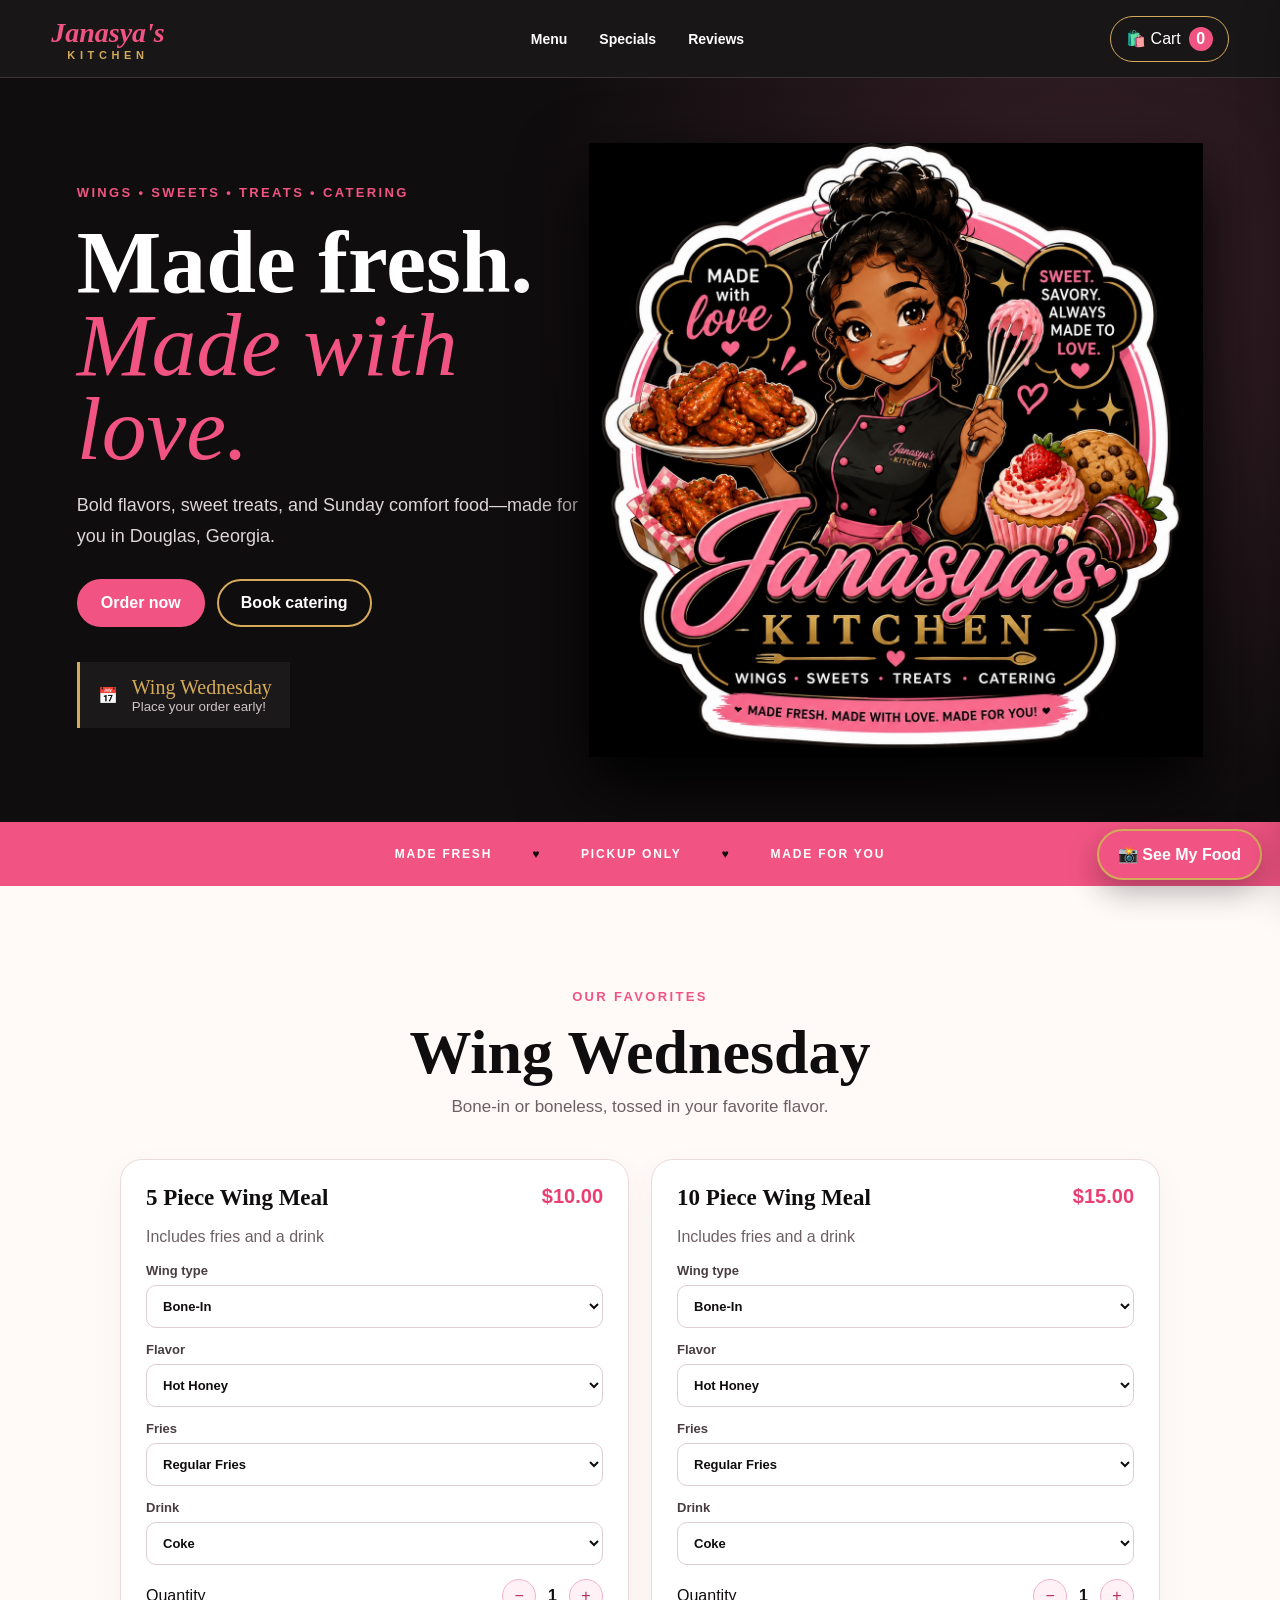
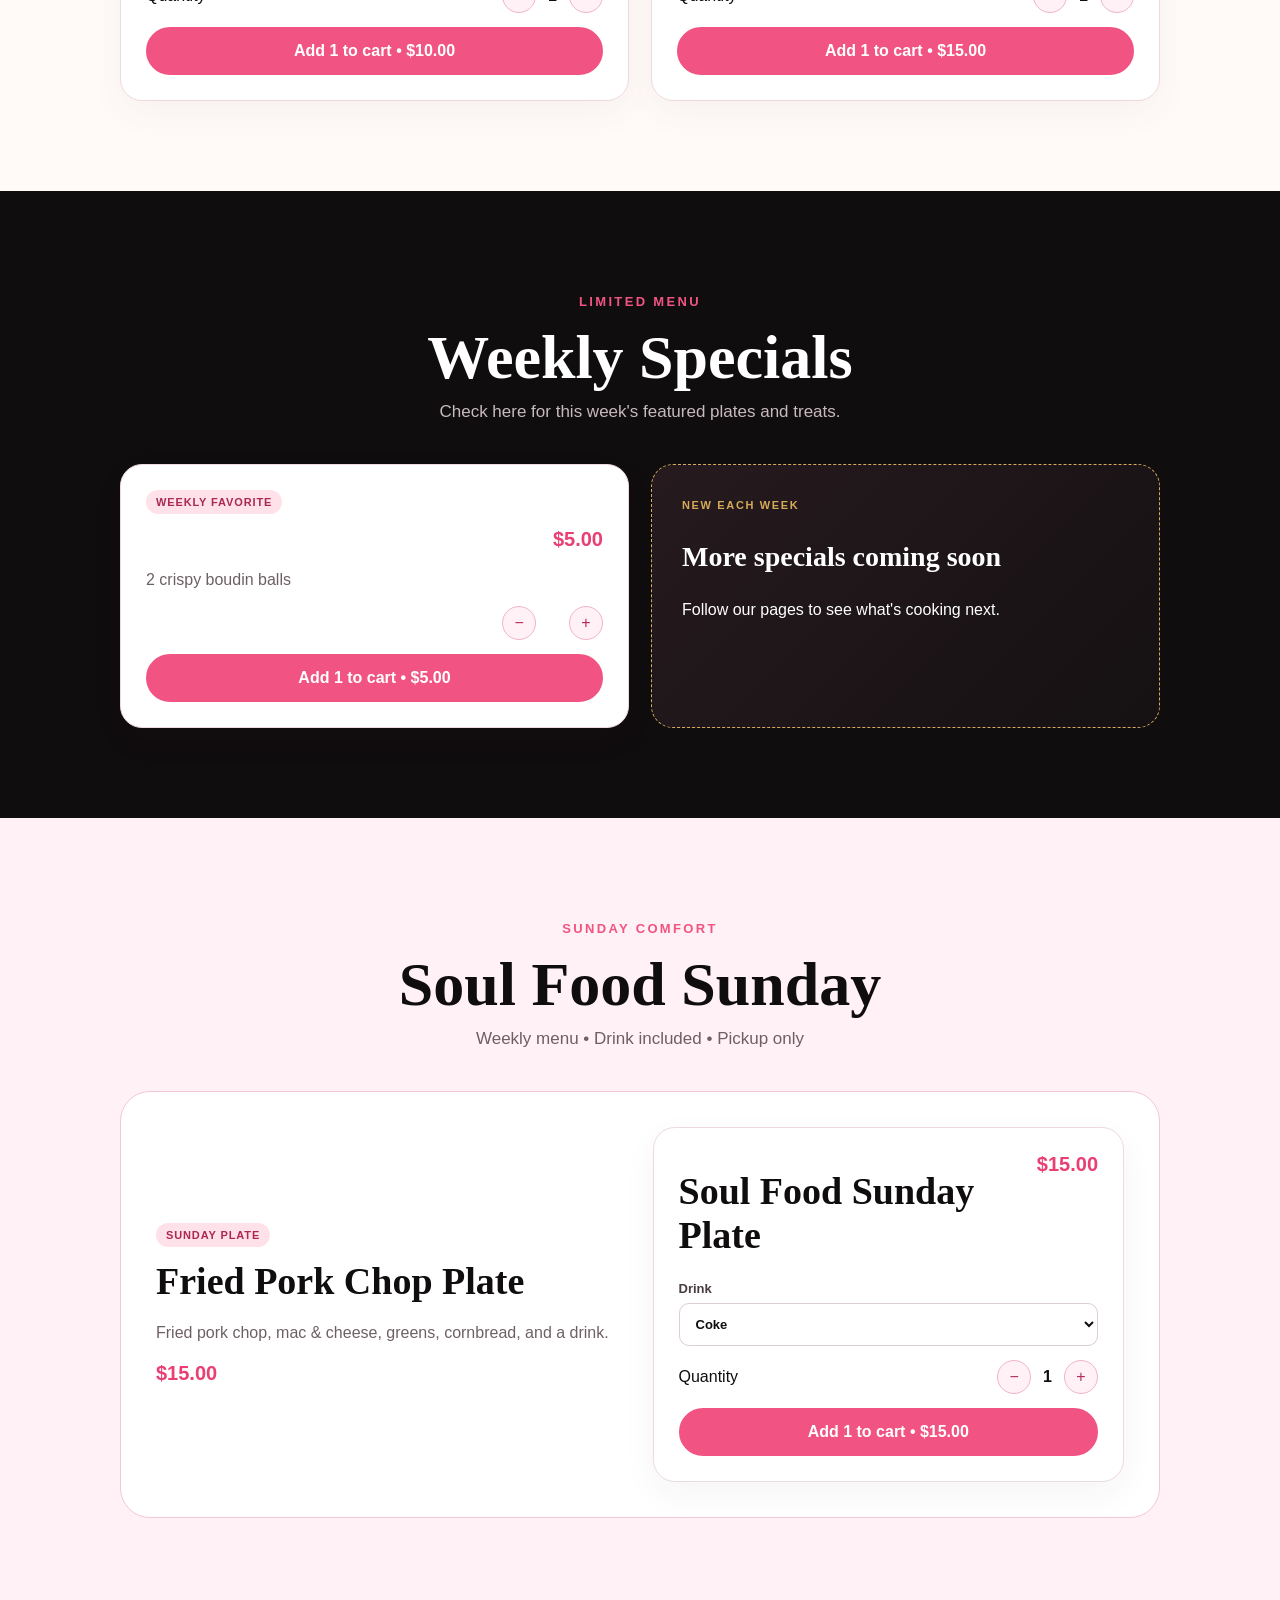
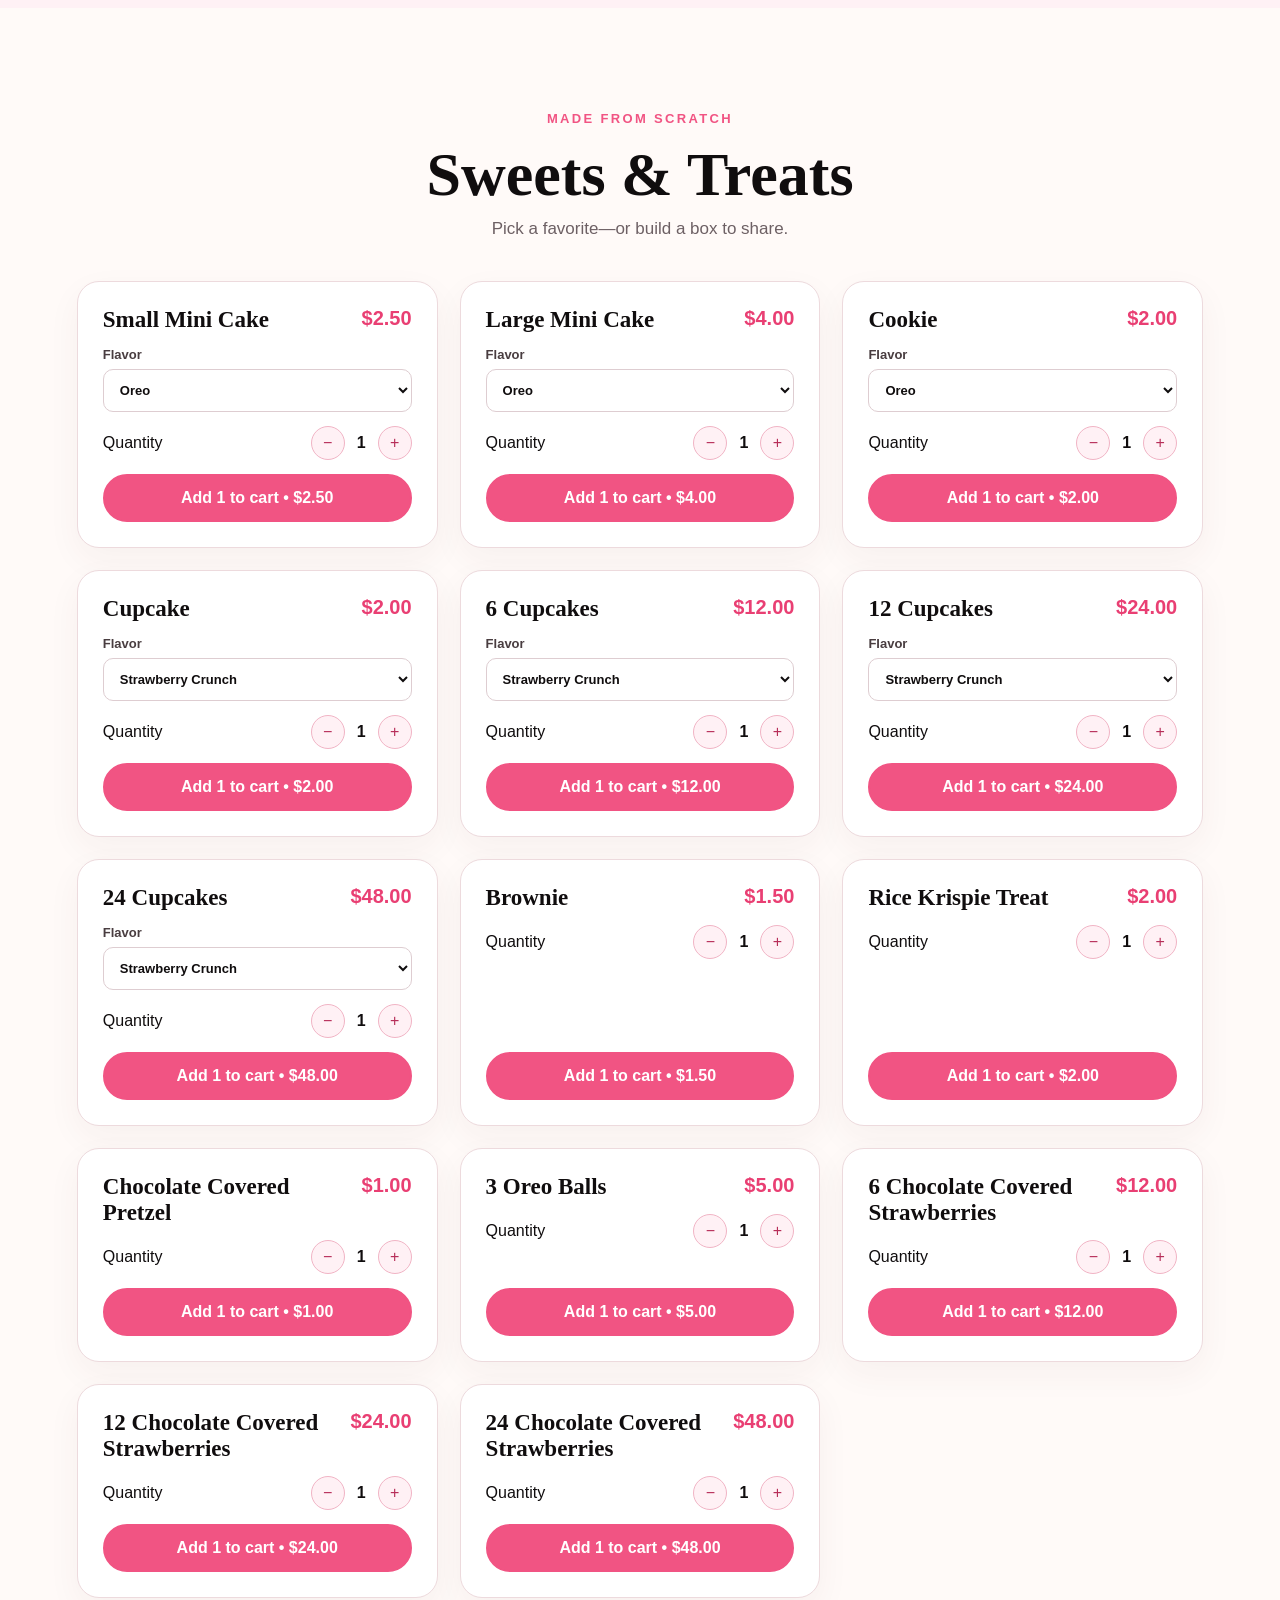
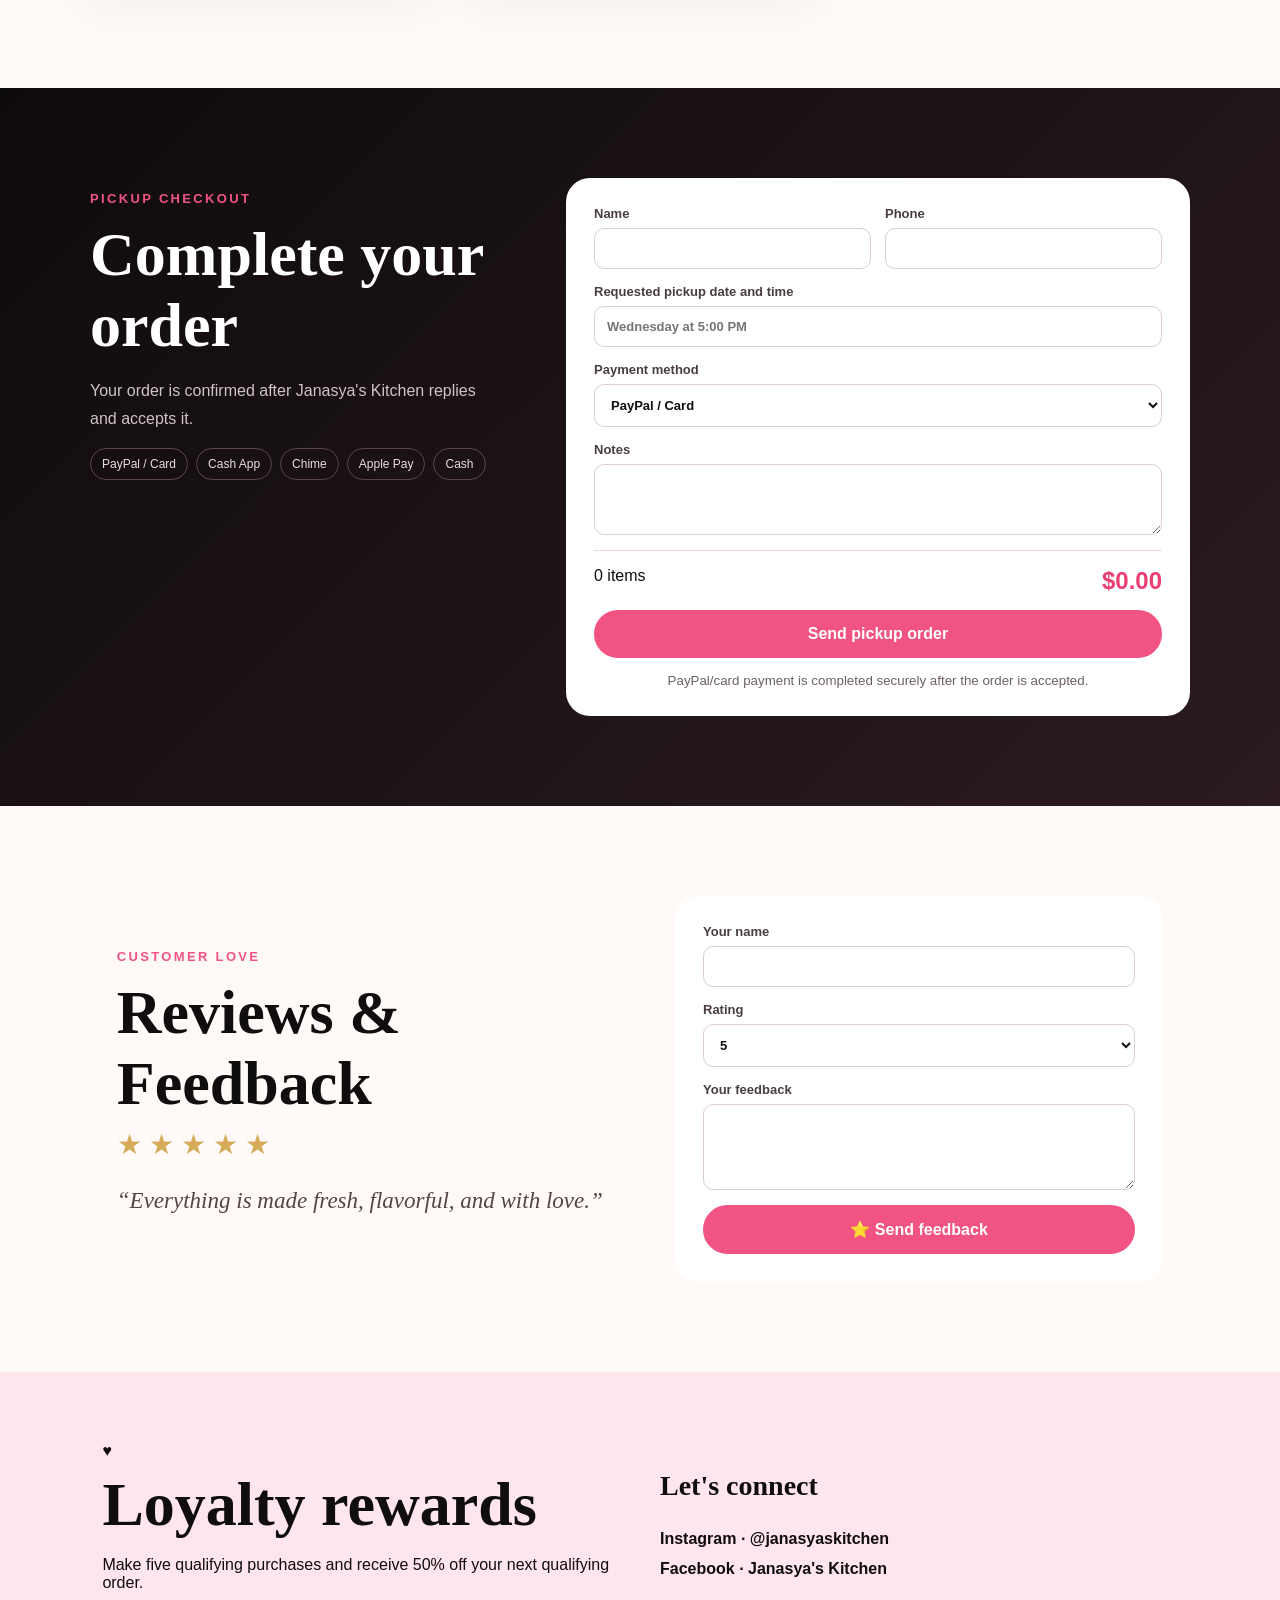
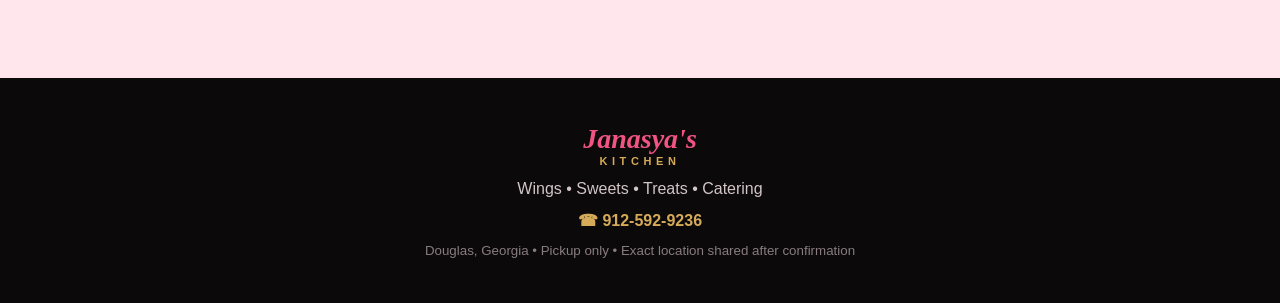
==== commit f5b9deb0: "Add files via upload" ====
--- a/index.html
+++ b/index.html
@@ -27,4 +27,5 @@
 <div id="cateringModal" class="modal catering-modal hidden"><button class="close" data-close>×</button><h2>Book Janasya's Kitchen Catering</h2><p>Tell us about your event. We'll reply with availability, menus, and pricing.</p><form id="cateringForm"><label>Name<input name="name" required></label><label>Phone<input name="phone" required></label><label>Event type<input name="event" required></label><div class="two"><label>Date &amp; time<input name="date" required></label><label>Guests<input name="guests" type="number" min="1" required></label></div><label>Location<input name="location" required></label><label>Food requests<textarea name="details" rows="3"></textarea></label><button class="primary-btn full">Send catering request</button></form></div>
 <div id="toast" class="toast"></div>
 <script src="script.js"></script>
+<script>window.addEventListener('DOMContentLoaded',function(){document.querySelector('.hero-art img').src="[data-uri]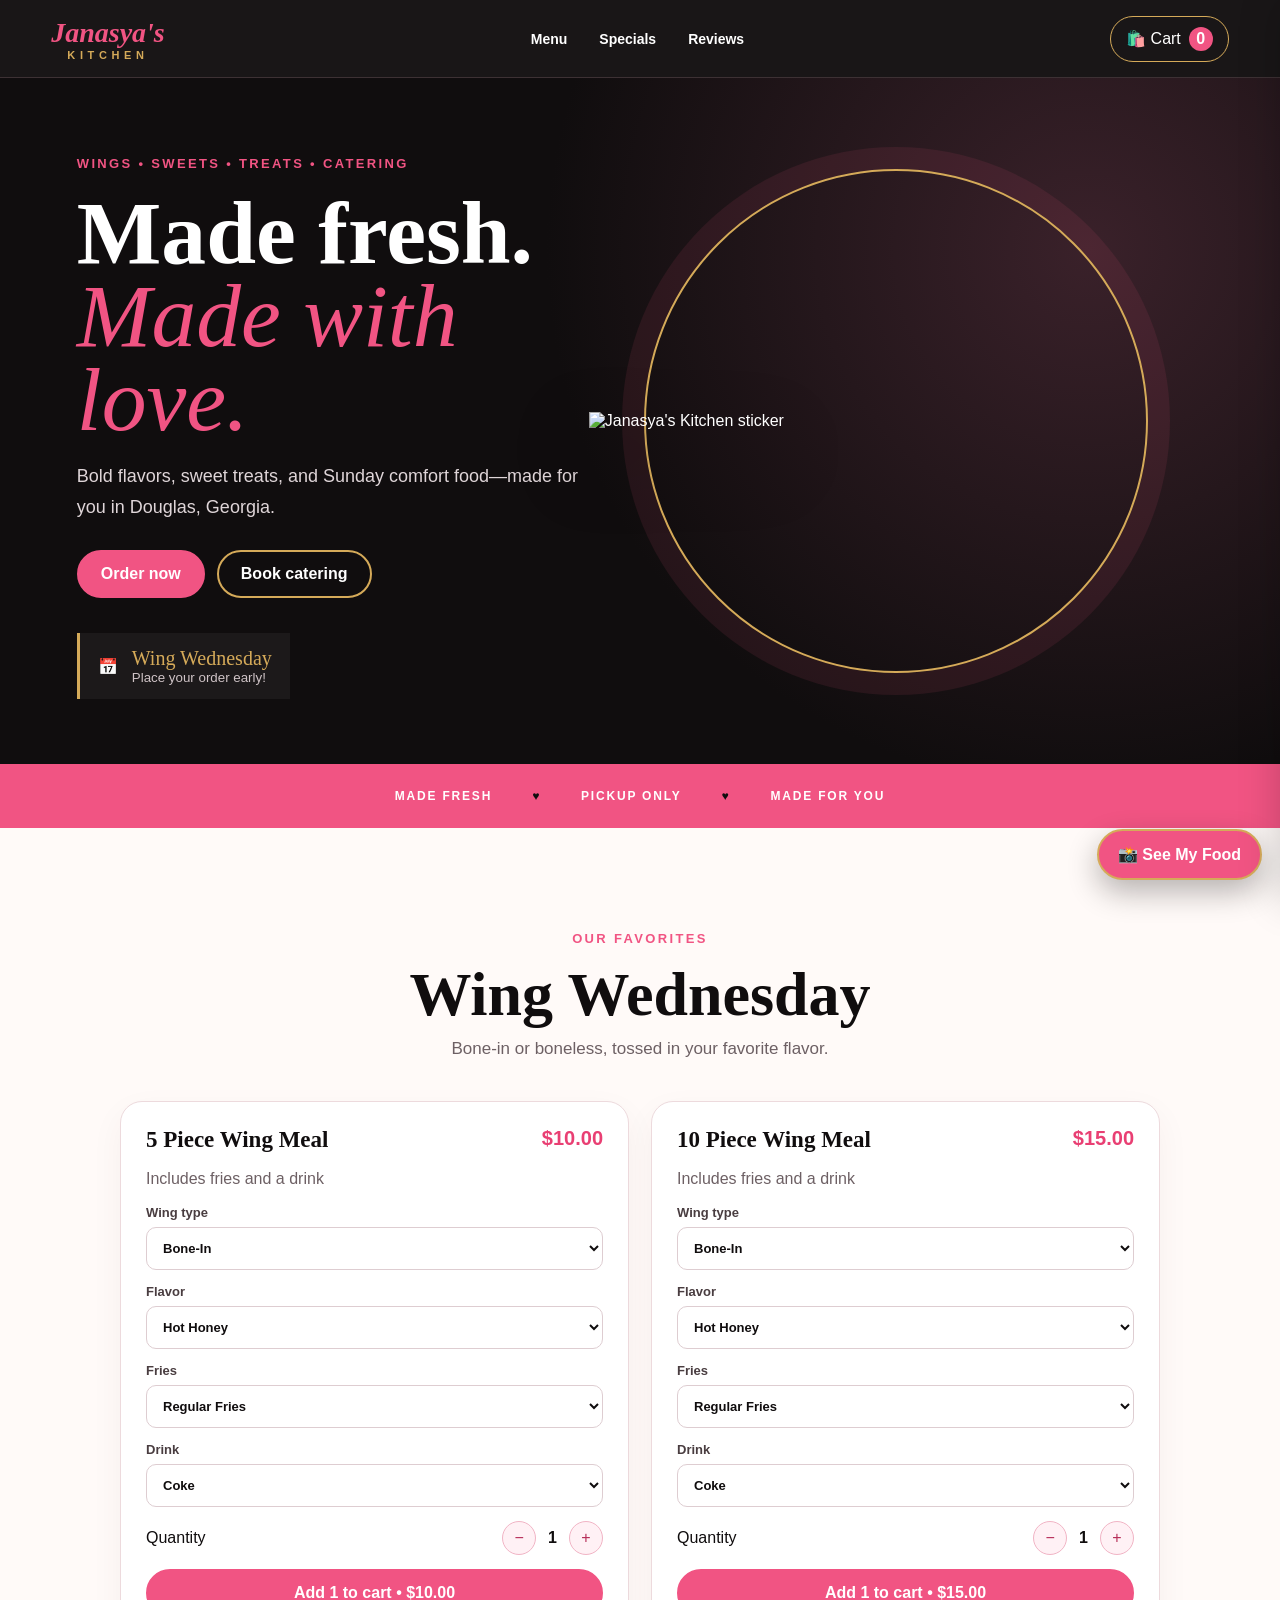
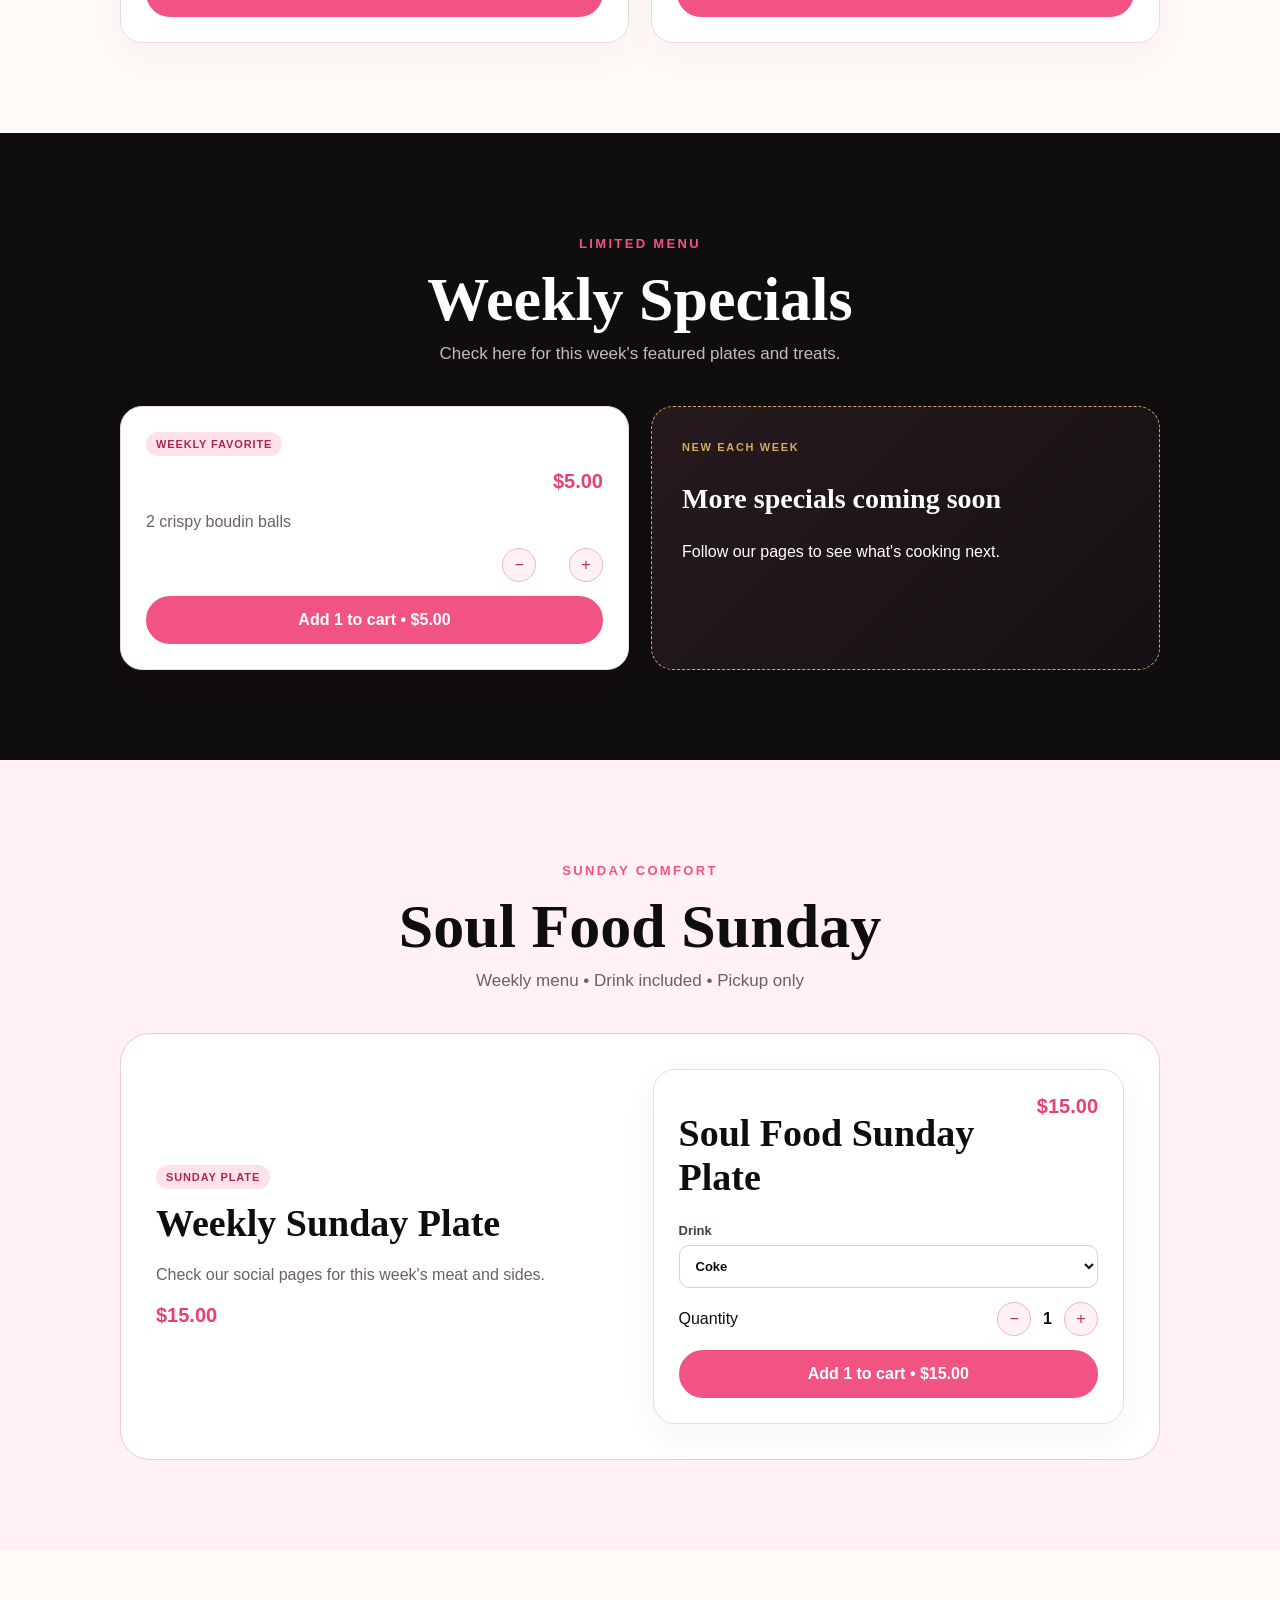
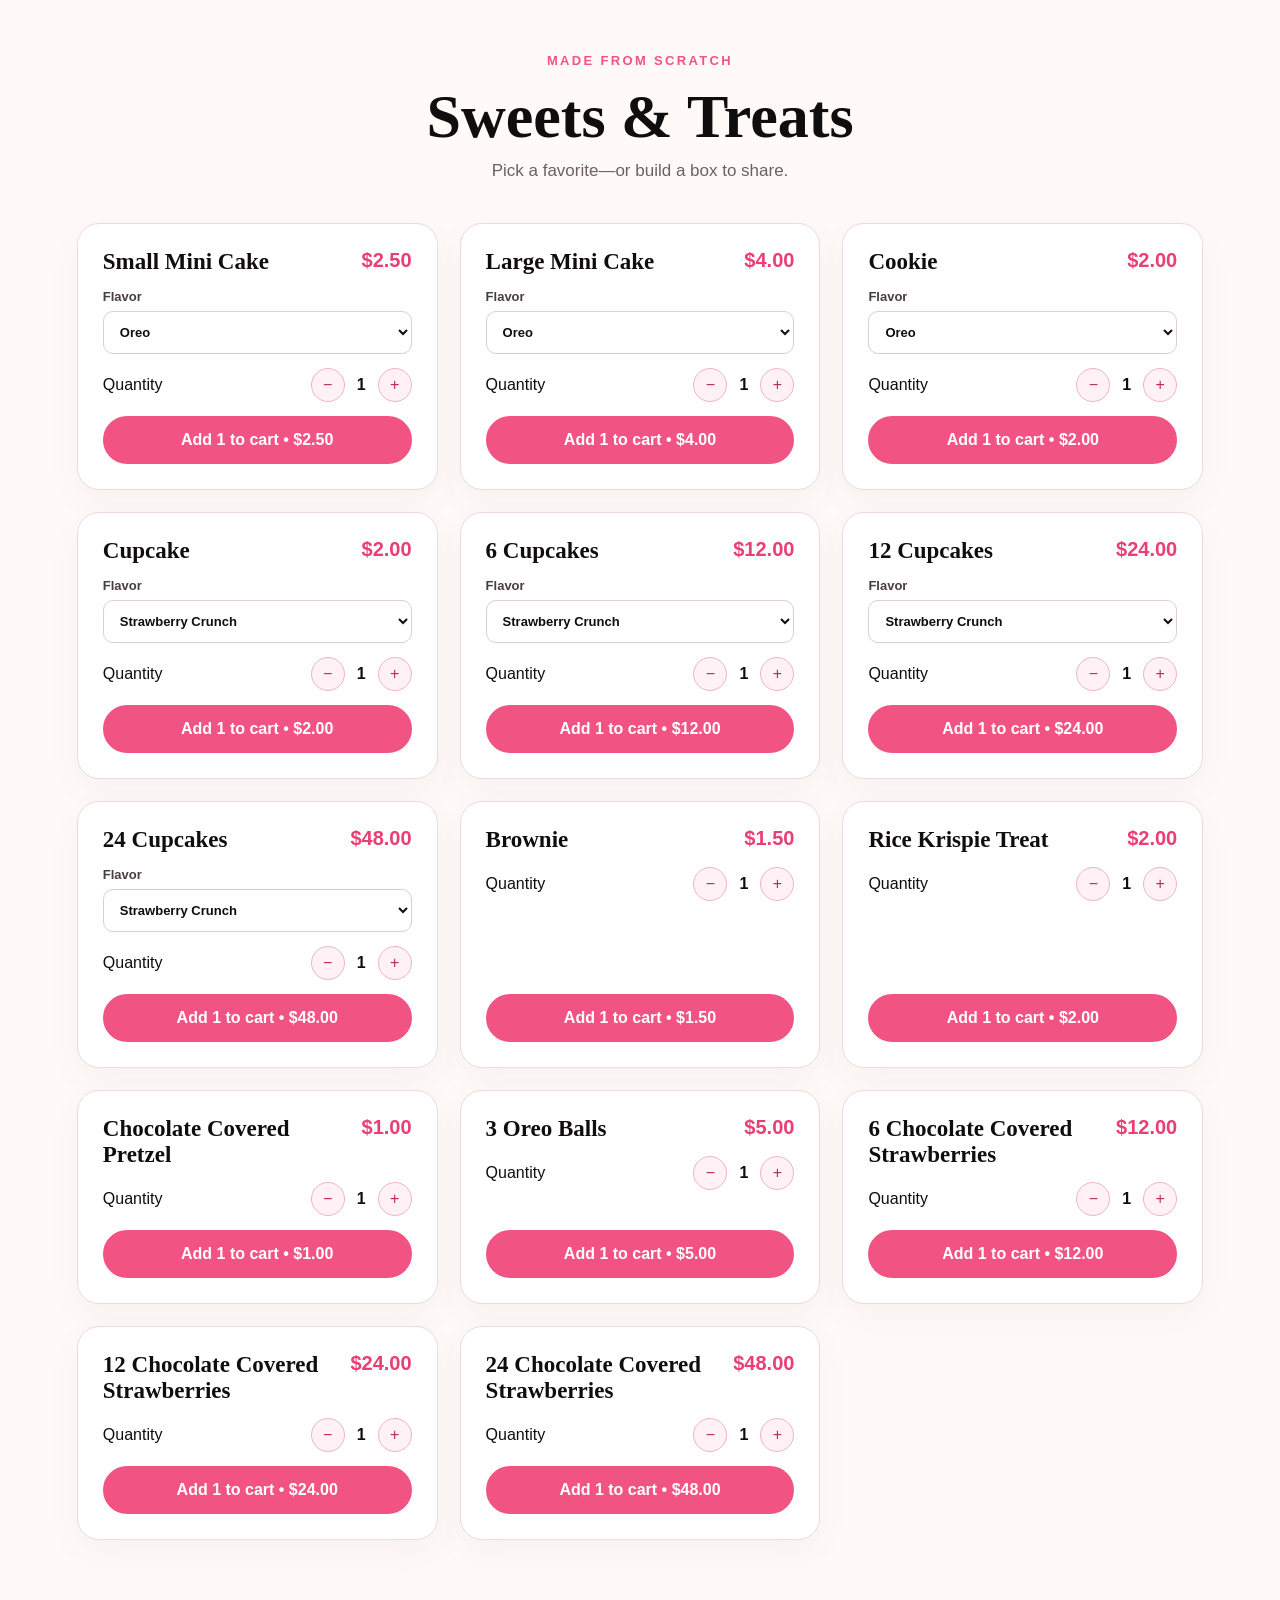
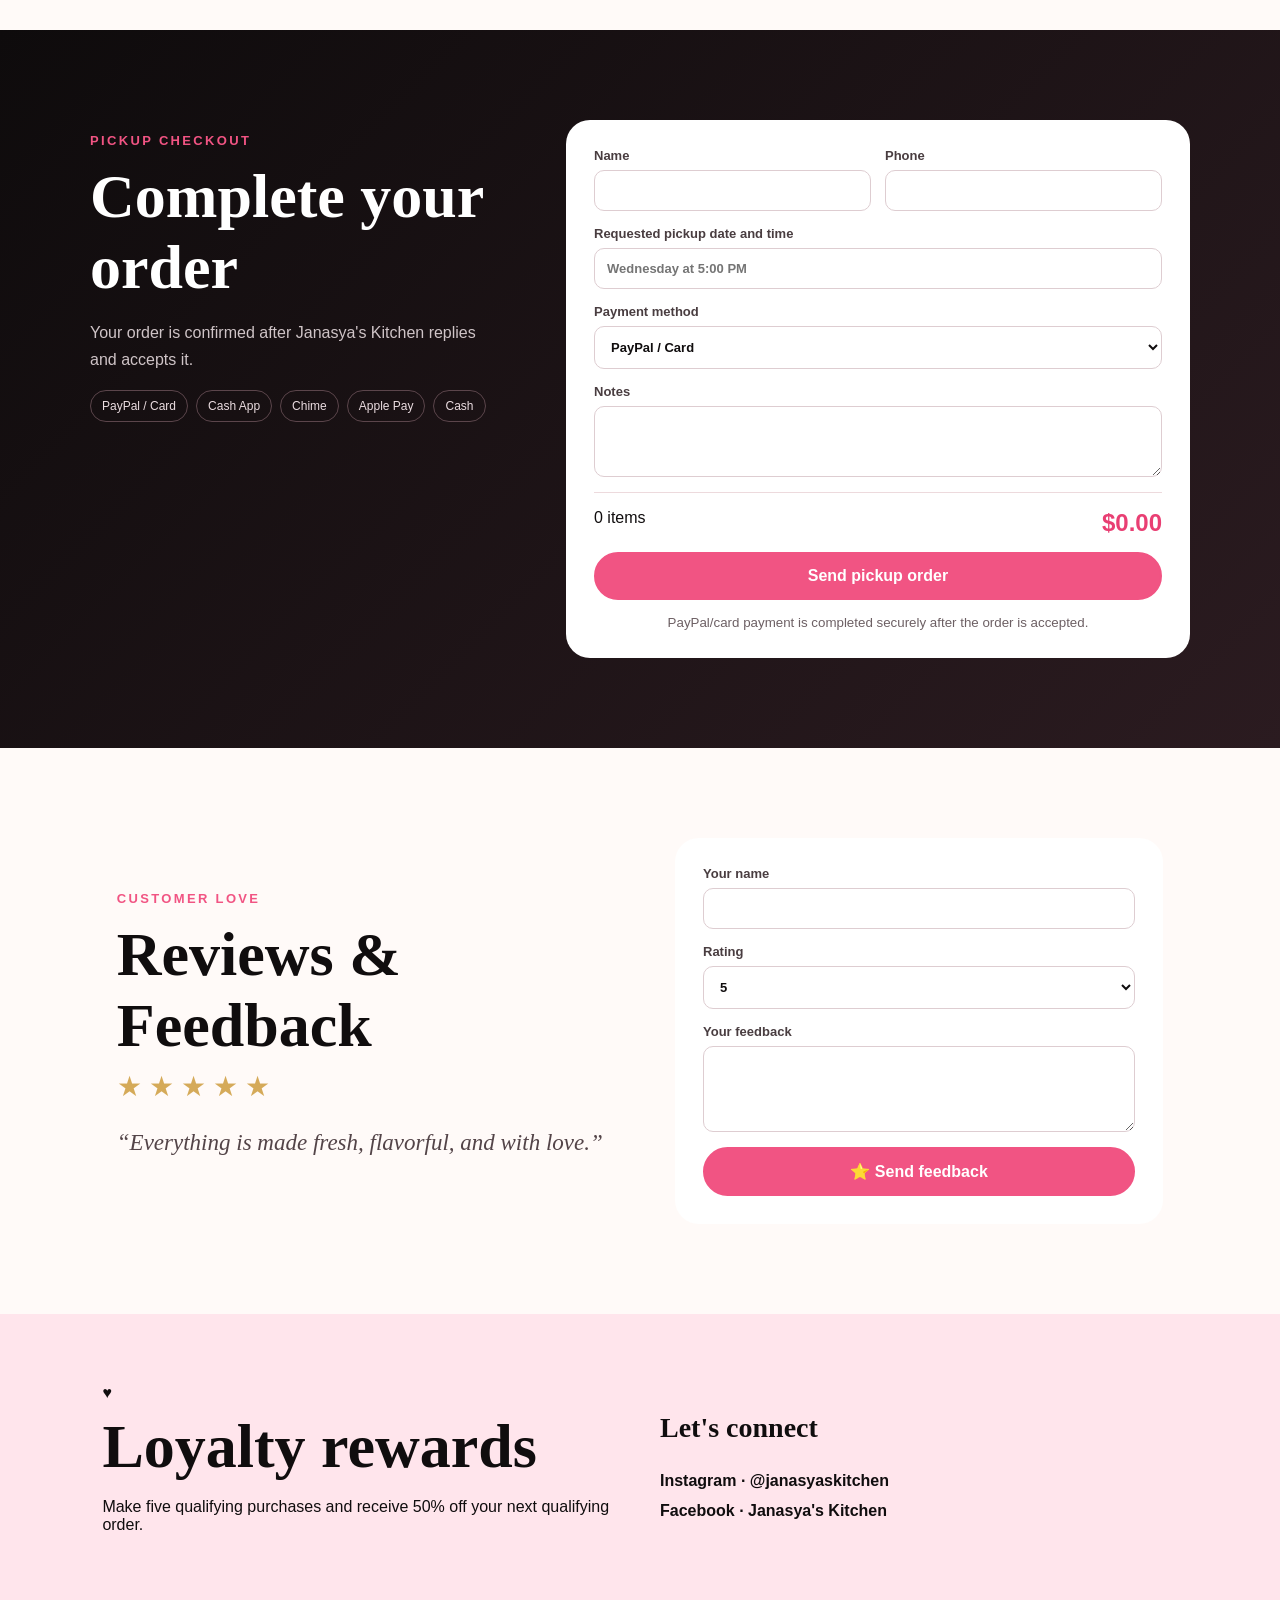
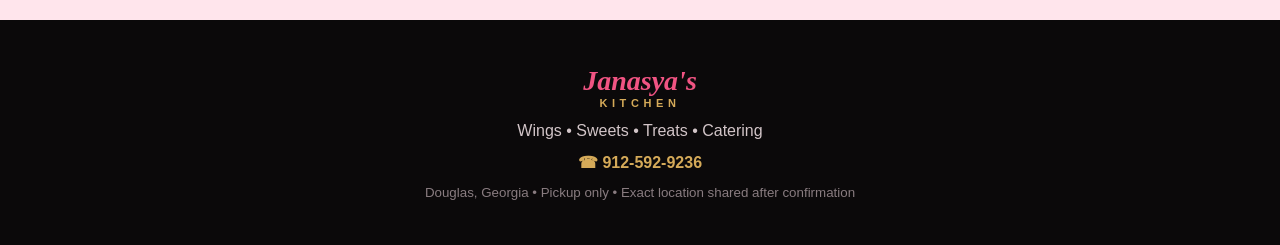
==== commit 6ce47b86: "Add files via upload" ====
--- a/index.html
+++ b/index.html
@@ -1,31 +1,86 @@
 <!doctype html>
 <html lang="en">
 <head>
-  <meta charset="UTF-8"><meta name="viewport" content="width=device-width,initial-scale=1">
+  <meta charset="utf-8">
+  <meta name="viewport" content="width=device-width,initial-scale=1">
+  <meta name="description" content="Order wings, sweets, weekly specials, and catering from Janasya's Kitchen in Douglas, Georgia.">
   <title>Janasya's Kitchen</title>
-  <meta name="description" content="Fresh wings, sweets, treats and catering in Douglas, Georgia.">
   <link rel="stylesheet" href="style.css">
 </head>
 <body>
-<header class="nav"><a class="wordmark" href="#top">Janasya's <span>Kitchen</span></a><nav><a href="#menu">Menu</a><a href="#specials">Specials</a><a href="#reviews">Reviews</a></nav><button id="cartButton" class="cart-btn">🛍️ Cart <b id="cartCount">0</b></button></header>
-<button id="galleryButton" class="gallery-float">📸 See My Food</button>
-<main>
-  <section id="top" class="hero"><div class="hero-copy"><p class="eyebrow">Wings • Sweets • Treats • Catering</p><h1>Made fresh.<br><em>Made with love.</em></h1><p>Bold flavors, sweet treats, and Sunday comfort food—made for you in Douglas, Georgia.</p><div class="hero-actions"><a class="primary-btn" href="#menu">Order now</a><button id="cateringButton" class="outline-btn">Book catering</button></div><div class="day-banner">📅 <span><b>Wing Wednesday</b><small>Place your order early!</small></span></div></div><div class="hero-art"><div class="gold-ring"></div><img src="images/sticker.jpeg" alt="Janasya's Kitchen sticker"></div></section>
-  <section class="trust-strip"><span>Made fresh</span><i>♥</i><span>Pickup only</span><i>♥</i><span>Made for you</span></section>
-  <section id="menu" class="section"><div class="section-heading"><p>Our favorites</p><h2>Wing Wednesday</h2><span>Bone-in or boneless, tossed in your favorite flavor.</span></div><div id="wingMenu" class="menu-grid"></div></section>
-  <section id="specials" class="section dark-section"><div class="section-heading"><p>Limited menu</p><h2>Weekly Specials</h2><span>Check here for this week's featured plates and treats.</span></div><div id="specialMenu" class="menu-grid specials"></div></section>
-  <section class="section blush"><div class="section-heading"><p>Sunday comfort</p><h2>Soul Food Sunday</h2><span>Weekly menu • Drink included • Pickup only</span></div><div class="feature-card"><div><span class="badge">Sunday plate</span><h3>Fried Pork Chop Plate</h3><p>Fried pork chop, mac &amp; cheese, greens, cornbread, and a drink.</p><strong>$15.00</strong></div><div id="soulMenu"></div></div></section>
-  <section id="sweets" class="section"><div class="section-heading"><p>Made from scratch</p><h2>Sweets &amp; Treats</h2><span>Pick a favorite—or build a box to share.</span></div><div id="sweetMenu" class="menu-grid sweets-grid"></div></section>
-  <section id="checkout" class="section checkout"><div class="checkout-card"><div><p class="eyebrow">Pickup checkout</p><h2>Complete your order</h2><p>Your order is confirmed after Janasya's Kitchen replies and accepts it.</p><div class="pay-tags"><span>PayPal / Card</span><span>Cash App</span><span>Chime</span><span>Apple Pay</span><span>Cash</span></div></div><form id="checkoutForm"><div class="two"><label>Name<input name="name" required></label><label>Phone<input name="phone" type="tel" required></label></div><label>Requested pickup date and time<input name="time" required placeholder="Wednesday at 5:00 PM"></label><label>Payment method<select name="payment"><option>PayPal / Card</option><option>Cash App — $Ayeitsnasya25</option><option>Chime — $Janasya-Rivers</option><option>Apple Pay — 912-592-9236</option><option>Cash at pickup</option></select></label><label>Notes<textarea name="notes" rows="3"></textarea></label><div class="checkout-total"><span id="checkoutItems">0 items</span><strong id="checkoutTotal">$0.00</strong></div><button class="primary-btn full">Send pickup order</button><small>PayPal/card payment is completed securely after the order is accepted.</small></form></div></section>
-  <section id="reviews" class="section reviews"><div><p class="eyebrow">Customer love</p><h2>Reviews &amp; Feedback</h2><div class="stars">★★★★★</div><blockquote>“Everything is made fresh, flavorful, and with love.”</blockquote></div><form id="reviewForm"><label>Your name<input name="name" required></label><label>Rating<select name="rating"><option>5</option><option>4</option><option>3</option><option>2</option><option>1</option></select></label><label>Your feedback<textarea name="review" required rows="4"></textarea></label><button class="primary-btn full">⭐ Send feedback</button></form></section>
-  <section class="rewards"><div><span>♥</span><h2>Loyalty rewards</h2><p>Make five qualifying purchases and receive 50% off your next qualifying order.</p></div><div><h3>Let's connect</h3><a href="https://www.instagram.com/janasyaskitchen/" target="_blank">Instagram · @janasyaskitchen</a><a href="https://www.facebook.com/profile.php?id=61593571941831" target="_blank">Facebook · Janasya's Kitchen</a></div></section>
-</main>
-<footer><div class="footer-brand">Janasya's <span>Kitchen</span></div><p>Wings • Sweets • Treats • Catering</p><a href="tel:19125929236">☎ 912-592-9236</a><small>Douglas, Georgia • Pickup only • Exact location shared after confirmation</small></footer>
-<div id="overlay" class="overlay hidden"></div>
-<aside id="cartPanel" class="cart-panel"><button class="close" data-close>×</button><div class="cart-heading"><h2>Your order</h2><button id="clearCartButton" class="clear-cart" type="button">Clear cart</button></div><div id="cartList" class="cart-list"></div><div class="cart-total"><span>Total</span><strong id="cartTotal">$0.00</strong></div><a href="#checkout" id="continueCheckout" class="primary-btn full">Continue to checkout</a></aside>
-<div id="galleryModal" class="modal hidden"><button class="close" data-close>×</button><h2>Made by Janasya</h2><div id="galleryGrid" class="gallery-scroll"></div></div>
-<div id="cateringModal" class="modal catering-modal hidden"><button class="close" data-close>×</button><h2>Book Janasya's Kitchen Catering</h2><p>Tell us about your event. We'll reply with availability, menus, and pricing.</p><form id="cateringForm"><label>Name<input name="name" required></label><label>Phone<input name="phone" required></label><label>Event type<input name="event" required></label><div class="two"><label>Date &amp; time<input name="date" required></label><label>Guests<input name="guests" type="number" min="1" required></label></div><label>Location<input name="location" required></label><label>Food requests<textarea name="details" rows="3"></textarea></label><button class="primary-btn full">Send catering request</button></form></div>
-<div id="toast" class="toast"></div>
-<script src="script.js"></script>
-<script>window.addEventListener('DOMContentLoaded',function(){document.querySelector('.hero-art img').src="[data-uri]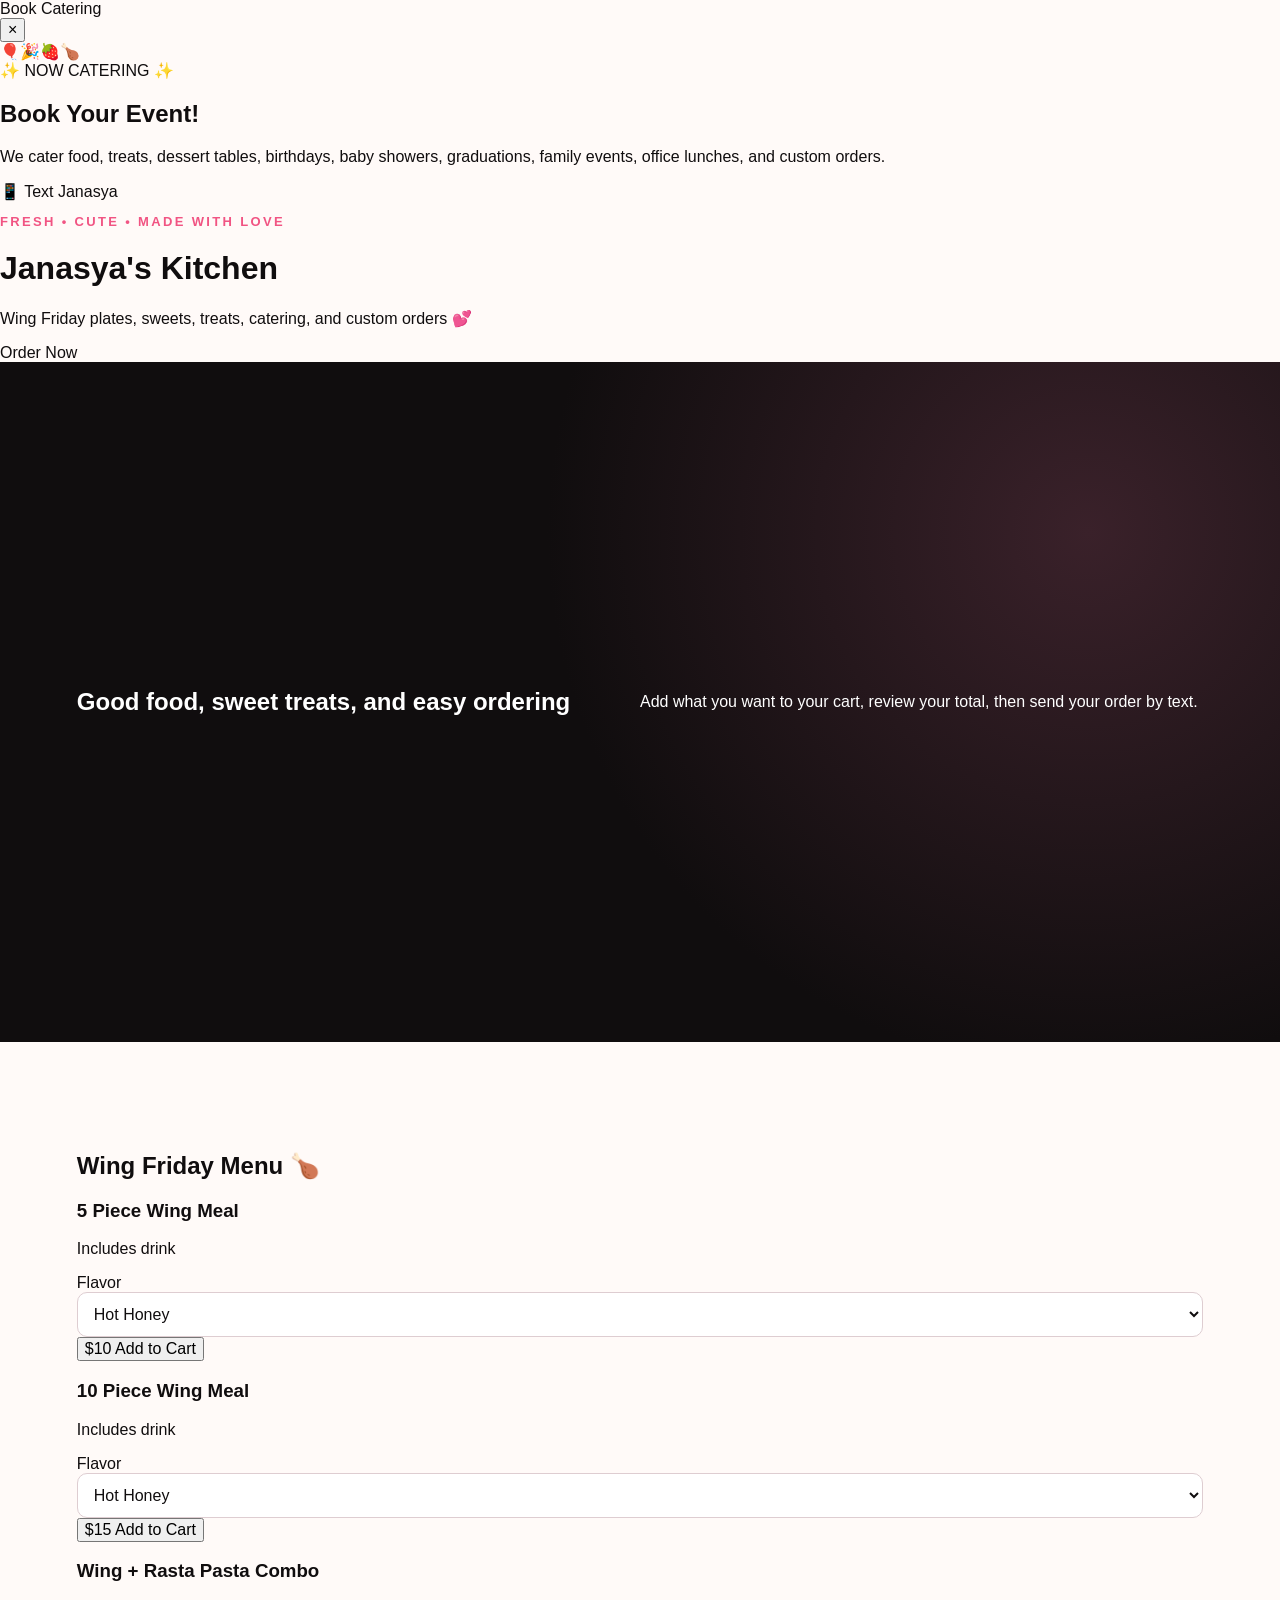
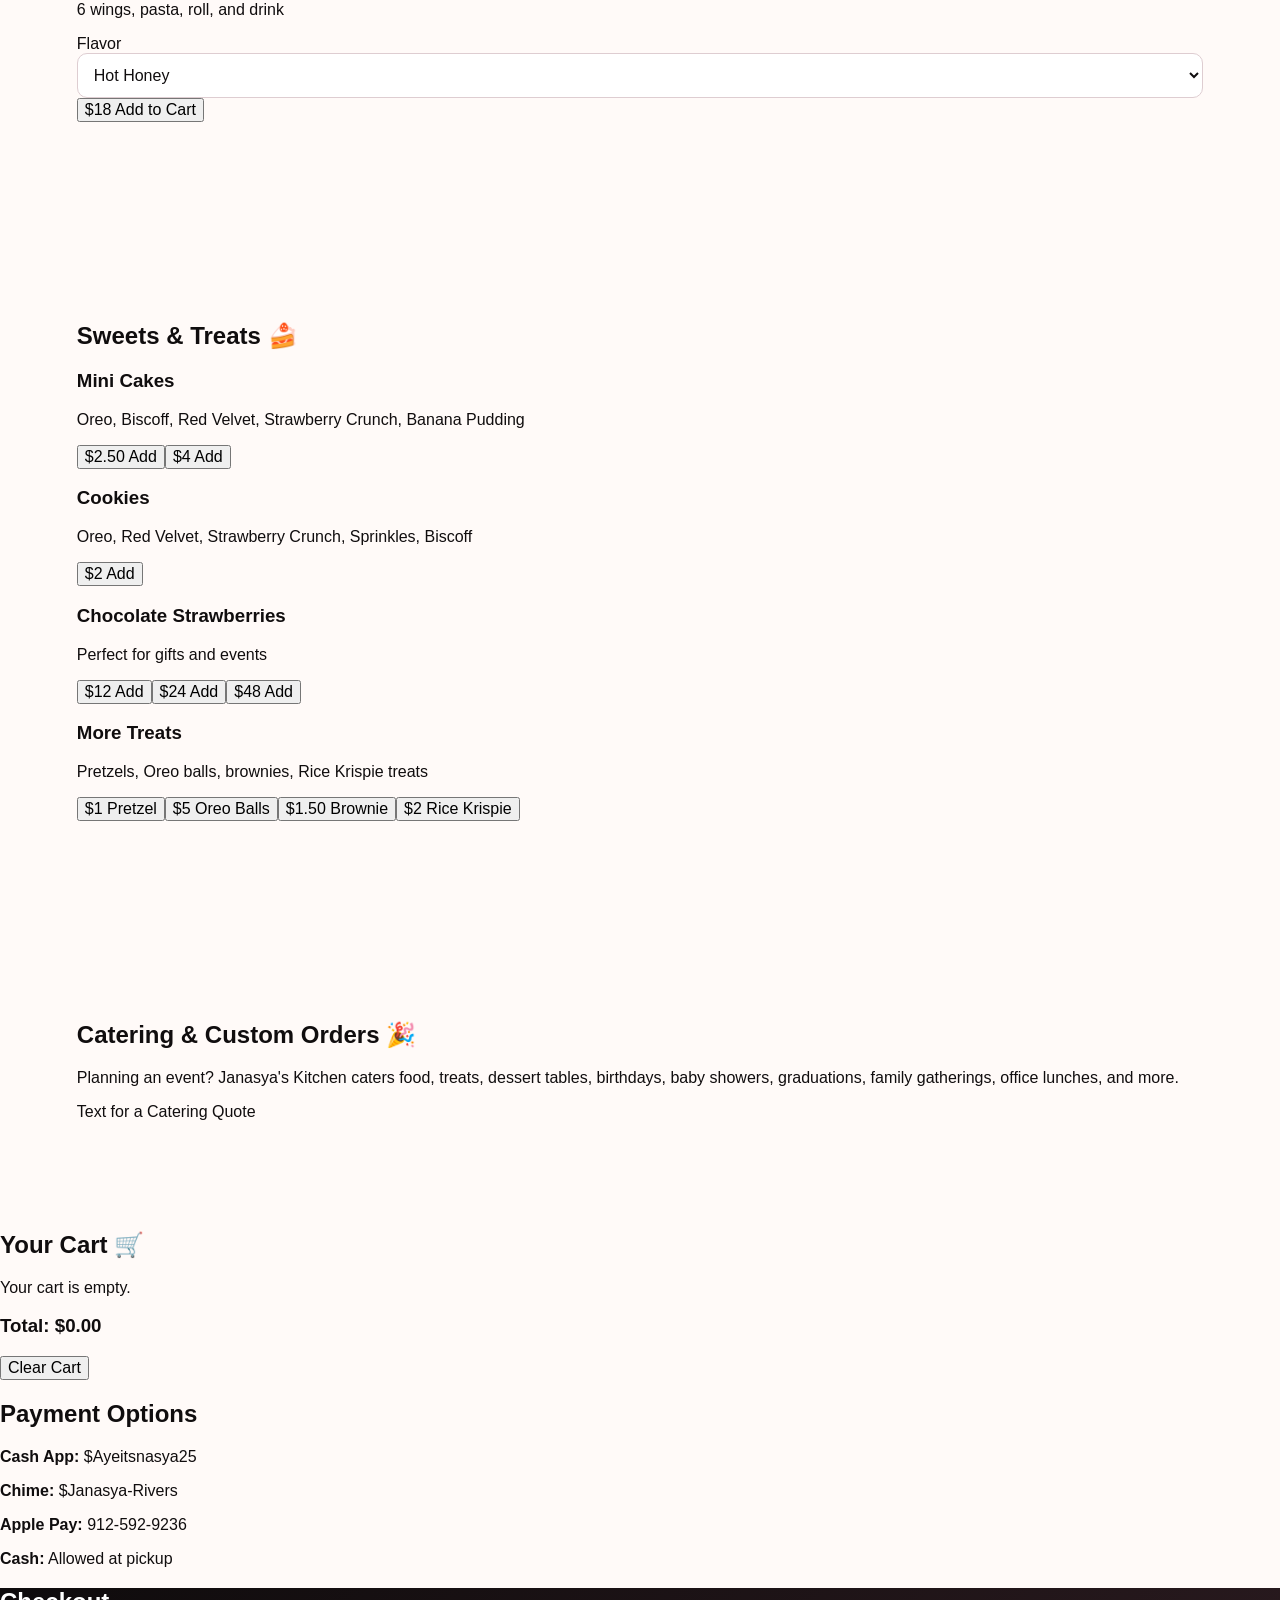
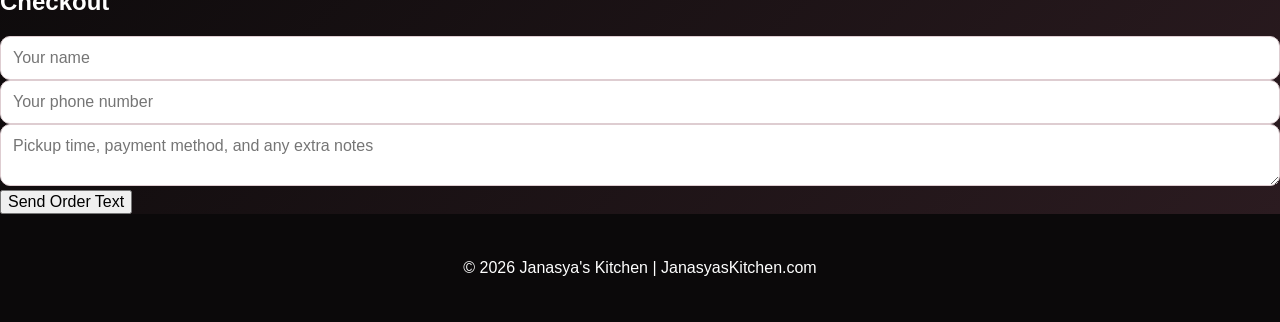
==== commit f957874f: "Add files via upload" ====
--- a/index.html
+++ b/index.html
@@ -1,86 +1,88 @@
-<!doctype html>
+<!DOCTYPE html>
 <html lang="en">
 <head>
-  <meta charset="utf-8">
-  <meta name="viewport" content="width=device-width,initial-scale=1">
-  <meta name="description" content="Order wings, sweets, weekly specials, and catering from Janasya's Kitchen in Douglas, Georgia.">
+  <meta charset="UTF-8" />
+  <meta name="viewport" content="width=device-width, initial-scale=1.0" />
   <title>Janasya's Kitchen</title>
-  <link rel="stylesheet" href="style.css">
+  <link rel="stylesheet" href="style.css" />
 </head>
 <body>
-  <header class="nav">
-    <a class="wordmark" href="#top">Janasya's <span>Kitchen</span></a>
-    <nav><a href="#menu">Menu</a><a href="#specials">Specials</a><a href="#reviews">Reviews</a></nav>
-    <button id="cartButton" class="cart-btn">🛍️ Cart <b id="cartCount">0</b></button>
+  <div class="catering-bubble" onclick="toggleCateringCard()">Book Catering</div>
+
+  <div id="catering-card" class="catering-card">
+    <button class="popup-close" onclick="toggleCateringCard()">×</button>
+    <div class="popup-emoji">🎈🎉🍓🍗</div>
+    <div class="popup-badge">✨ NOW CATERING ✨</div>
+    <h2>Book Your Event!</h2>
+    <p>We cater food, treats, dessert tables, birthdays, baby showers, graduations, family events, office lunches, and custom orders.</p>
+    <a href="sms:19125929236" class="popup-btn">📱 Text Janasya</a>
+  </div>
+
+  <header class="site-header">
+    <div class="header-content">
+      <p class="eyebrow">Fresh • Cute • Made With Love</p>
+      <h1>Janasya's Kitchen</h1>
+      <p>Wing Friday plates, sweets, treats, catering, and custom orders 💕</p>
+      <a href="#menu" class="btn">Order Now</a>
+    </div>
   </header>
 
-  <button id="galleryButton" class="gallery-float">📸 See My Food</button>
-
   <main>
-    <section id="top" class="hero">
-      <div class="hero-copy">
-        <p class="eyebrow">Wings • Sweets • Treats • Catering</p>
-        <h1>Made fresh.<br><em>Made with love.</em></h1>
-        <p>Bold flavors, sweet treats, and Sunday comfort food—made for you in Douglas, Georgia.</p>
-        <div class="hero-actions"><a class="primary-btn" href="#menu">Order now</a><button id="cateringButton" class="outline-btn">Book catering</button></div>
-        <div class="day-banner">📅 <span><b>Wing Wednesday</b><small>Place your order early!</small></span></div>
-      </div>
-      <div class="hero-art"><div class="gold-ring"></div><img src="images/sticker.jpeg" alt="Janasya's Kitchen sticker"></div>
+    <section class="hero">
+      <h2>Good food, sweet treats, and easy ordering</h2>
+      <p>Add what you want to your cart, review your total, then send your order by text.</p>
     </section>
 
-    <section class="trust-strip"><span>Made fresh</span><i>♥</i><span>Pickup only</span><i>♥</i><span>Made for you</span></section>
-
-    <!-- Menu cards are kept in script.js so this file stays short. -->
     <section id="menu" class="section">
-      <div class="section-heading"><p>Our favorites</p><h2>Wing Wednesday</h2><span>Bone-in or boneless, tossed in your favorite flavor.</span></div>
-      <div id="wingMenu" class="menu-grid"></div>
-    </section>
-
-    <section id="specials" class="section dark-section">
-      <div class="section-heading"><p>Limited menu</p><h2>Weekly Specials</h2><span>Check here for this week's featured plates and treats.</span></div>
-      <div id="specialMenu" class="menu-grid specials"></div>
-    </section>
-
-    <section class="section blush">
-      <div class="section-heading"><p>Sunday comfort</p><h2>Soul Food Sunday</h2><span>Weekly menu • Drink included • Pickup only</span></div>
-      <div class="feature-card"><div><span class="badge">Sunday plate</span><h3>Weekly Sunday Plate</h3><p>Check our social pages for this week's meat and sides.</p><strong>$15.00</strong></div><div id="soulMenu"></div></div>
-    </section>
-
-    <section id="sweets" class="section">
-      <div class="section-heading"><p>Made from scratch</p><h2>Sweets &amp; Treats</h2><span>Pick a favorite—or build a box to share.</span></div>
-      <div id="sweetMenu" class="menu-grid sweets-grid"></div>
-    </section>
-
-    <section id="checkout" class="section checkout">
-      <div class="checkout-card">
-        <div><p class="eyebrow">Pickup checkout</p><h2>Complete your order</h2><p>Your order is confirmed after Janasya's Kitchen replies and accepts it.</p><div class="pay-tags"><span>PayPal / Card</span><span>Cash App</span><span>Chime</span><span>Apple Pay</span><span>Cash</span></div></div>
-        <form id="checkoutForm">
-          <div class="two"><label>Name<input name="name" required></label><label>Phone<input name="phone" type="tel" required></label></div>
-          <label>Requested pickup date and time<input name="time" required placeholder="Wednesday at 5:00 PM"></label>
-          <label>Payment method<select name="payment"><option>PayPal / Card</option><option>Cash App — $Ayeitsnasya25</option><option>Chime — $Janasya-Rivers</option><option>Apple Pay — 912-592-9236</option><option>Cash at pickup</option></select></label>
-          <label>Notes<textarea name="notes" rows="3"></textarea></label>
-          <div class="checkout-total"><span id="checkoutItems">0 items</span><strong id="checkoutTotal">$0.00</strong></div>
-          <button class="primary-btn full">Send pickup order</button><small>PayPal/card payment is completed securely after the order is accepted.</small>
-        </form>
+      <h2>Wing Friday Menu 🍗</h2>
+      <div class="grid">
+        <div class="card"><h3>5 Piece Wing Meal</h3><p>Includes drink</p><label>Flavor</label><select id="wing5Flavor"><option>Hot Honey</option><option>Garlic Parmesan</option><option>Buffalo</option><option>BBQ</option><option>Hot Honey Lemon Pepper</option></select><button onclick="addToCart('5 Piece Wing Meal - ' + document.getElementById('wing5Flavor').value, 10)">$10 Add to Cart</button></div>
+        <div class="card"><h3>10 Piece Wing Meal</h3><p>Includes drink</p><label>Flavor</label><select id="wing10Flavor"><option>Hot Honey</option><option>Garlic Parmesan</option><option>Buffalo</option><option>BBQ</option><option>Hot Honey Lemon Pepper</option></select><button onclick="addToCart('10 Piece Wing Meal - ' + document.getElementById('wing10Flavor').value, 15)">$15 Add to Cart</button></div>
+        <div class="card"><h3>Wing + Rasta Pasta Combo</h3><p>6 wings, pasta, roll, and drink</p><label>Flavor</label><select id="comboFlavor"><option>Hot Honey</option><option>Garlic Parmesan</option><option>Buffalo</option><option>BBQ</option><option>Hot Honey Lemon Pepper</option></select><button onclick="addToCart('Wing + Rasta Pasta Combo - ' + document.getElementById('comboFlavor').value, 18)">$18 Add to Cart</button></div>
       </div>
     </section>
 
-    <section id="reviews" class="section reviews">
-      <div><p class="eyebrow">Customer love</p><h2>Reviews &amp; Feedback</h2><div class="stars">★★★★★</div><blockquote>“Everything is made fresh, flavorful, and with love.”</blockquote></div>
-      <form id="reviewForm"><label>Your name<input name="name" required></label><label>Rating<select name="rating"><option>5</option><option>4</option><option>3</option><option>2</option><option>1</option></select></label><label>Your feedback<textarea name="review" required rows="4"></textarea></label><button class="primary-btn full">⭐ Send feedback</button></form>
+    <section class="section sweets">
+      <h2>Sweets & Treats 🍰</h2>
+      <div class="grid">
+        <div class="card"><h3>Mini Cakes</h3><p>Oreo, Biscoff, Red Velvet, Strawberry Crunch, Banana Pudding</p><button onclick="addToCart('Small Mini Cake', 2.50)">$2.50 Add</button><button onclick="addToCart('Large Mini Cake', 4)">$4 Add</button></div>
+        <div class="card"><h3>Cookies</h3><p>Oreo, Red Velvet, Strawberry Crunch, Sprinkles, Biscoff</p><button onclick="addToCart('Cookie', 2)">$2 Add</button></div>
+        <div class="card"><h3>Chocolate Strawberries</h3><p>Perfect for gifts and events</p><button onclick="addToCart('6 Count Chocolate Strawberries', 12)">$12 Add</button><button onclick="addToCart('12 Count Chocolate Strawberries', 24)">$24 Add</button><button onclick="addToCart('24 Count Chocolate Strawberries', 48)">$48 Add</button></div>
+        <div class="card"><h3>More Treats</h3><p>Pretzels, Oreo balls, brownies, Rice Krispie treats</p><button onclick="addToCart('Chocolate Covered Pretzel', 1)">$1 Pretzel</button><button onclick="addToCart('3 Count Oreo Balls', 5)">$5 Oreo Balls</button><button onclick="addToCart('Brownie', 1.50)">$1.50 Brownie</button><button onclick="addToCart('Rice Krispie Treat', 2)">$2 Rice Krispie</button></div>
+      </div>
     </section>
 
-    <section class="rewards"><div><span>♥</span><h2>Loyalty rewards</h2><p>Make five qualifying purchases and receive 50% off your next qualifying order.</p></div><div><h3>Let's connect</h3><a href="https://www.instagram.com/janasyaskitchen/" target="_blank">Instagram · @janasyaskitchen</a><a href="https://www.facebook.com/profile.php?id=61593571941831" target="_blank">Facebook · Janasya's Kitchen</a></div></section>
+    <section class="section catering-section" id="catering">
+      <h2>Catering & Custom Orders 🎉</h2>
+      <p>Planning an event? Janasya's Kitchen caters food, treats, dessert tables, birthdays, baby showers, graduations, family gatherings, office lunches, and more.</p>
+      <a href="sms:19125929236" class="btn">Text for a Catering Quote</a>
+    </section>
+
+    <section class="cart-section" id="cart">
+      <h2>Your Cart 🛒</h2>
+      <div id="cart-items"><p>Your cart is empty.</p></div>
+      <h3>Total: $<span id="total">0.00</span></h3>
+      <button class="clear-btn" onclick="clearCart()">Clear Cart</button>
+    </section>
+
+    <section class="payment-box">
+      <h2>Payment Options</h2>
+      <p><strong>Cash App:</strong> $Ayeitsnasya25</p>
+      <p><strong>Chime:</strong> $Janasya-Rivers</p>
+      <p><strong>Apple Pay:</strong> <a href="tel:9125929236">912-592-9236</a></p>
+      <p><strong>Cash:</strong> Allowed at pickup</p>
+    </section>
+
+    <section class="checkout" id="contact">
+      <h2>Checkout</h2>
+      <input id="customerName" type="text" placeholder="Your name" />
+      <input id="customerPhone" type="tel" placeholder="Your phone number" />
+      <textarea id="orderNotes" placeholder="Pickup time, payment method, and any extra notes"></textarea>
+      <button onclick="sendOrderText()">Send Order Text</button>
+    </section>
   </main>
 
-  <footer><div class="footer-brand">Janasya's <span>Kitchen</span></div><p>Wings • Sweets • Treats • Catering</p><a href="tel:19125929236">☎ 912-592-9236</a><small>Douglas, Georgia • Pickup only • Exact location shared after confirmation</small></footer>
-
-  <div id="overlay" class="overlay hidden"></div>
-  <aside id="cartPanel" class="cart-panel"><button class="close" data-close>×</button><div class="cart-heading"><h2>Your order</h2><button id="clearCartButton" class="clear-cart" type="button">Clear cart</button></div><div id="cartList" class="cart-list"></div><div class="cart-total"><span>Total</span><strong id="cartTotal">$0.00</strong></div><a href="#checkout" id="continueCheckout" class="primary-btn full">Continue to checkout</a></aside>
-  <div id="galleryModal" class="modal hidden"><button class="close" data-close>×</button><h2>Made by Janasya</h2><div id="galleryGrid" class="gallery-scroll"></div></div>
-  <div id="cateringModal" class="modal catering-modal hidden"><button class="close" data-close>×</button><h2>Book Janasya's Kitchen Catering</h2><p>Tell us about your event. We'll reply with availability, menus, and pricing.</p><form id="cateringForm"><label>Name<input name="name" required></label><label>Phone<input name="phone" required></label><label>Event type<input name="event" required></label><div class="two"><label>Date &amp; time<input name="date" required></label><label>Guests<input name="guests" type="number" min="1" required></label></div><label>Location<input name="location" required></label><label>Food requests<textarea name="details" rows="3"></textarea></label><button class="primary-btn full">Send catering request</button></form></div>
-  <div id="toast" class="toast"></div>
-
+  <footer>© 2026 Janasya's Kitchen | JanasyasKitchen.com</footer>
   <script src="script.js"></script>
 </body>
 </html>
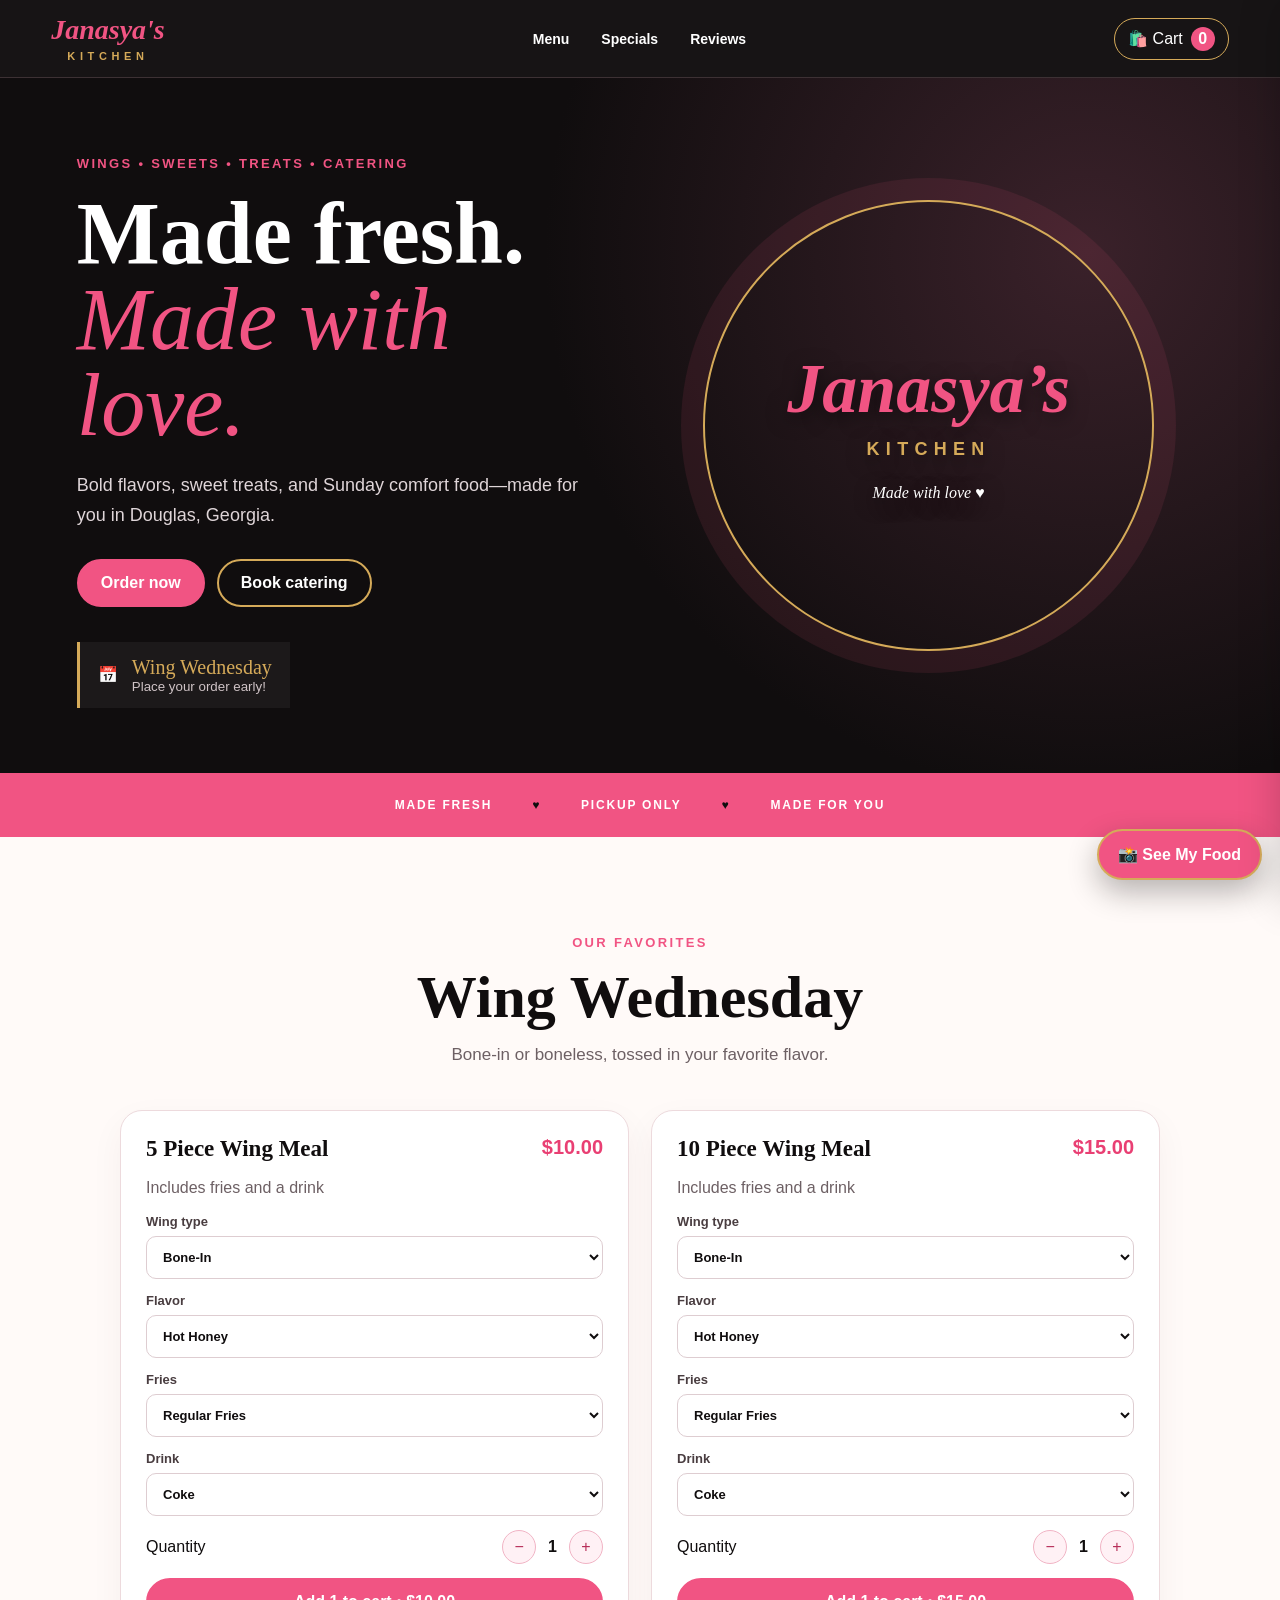
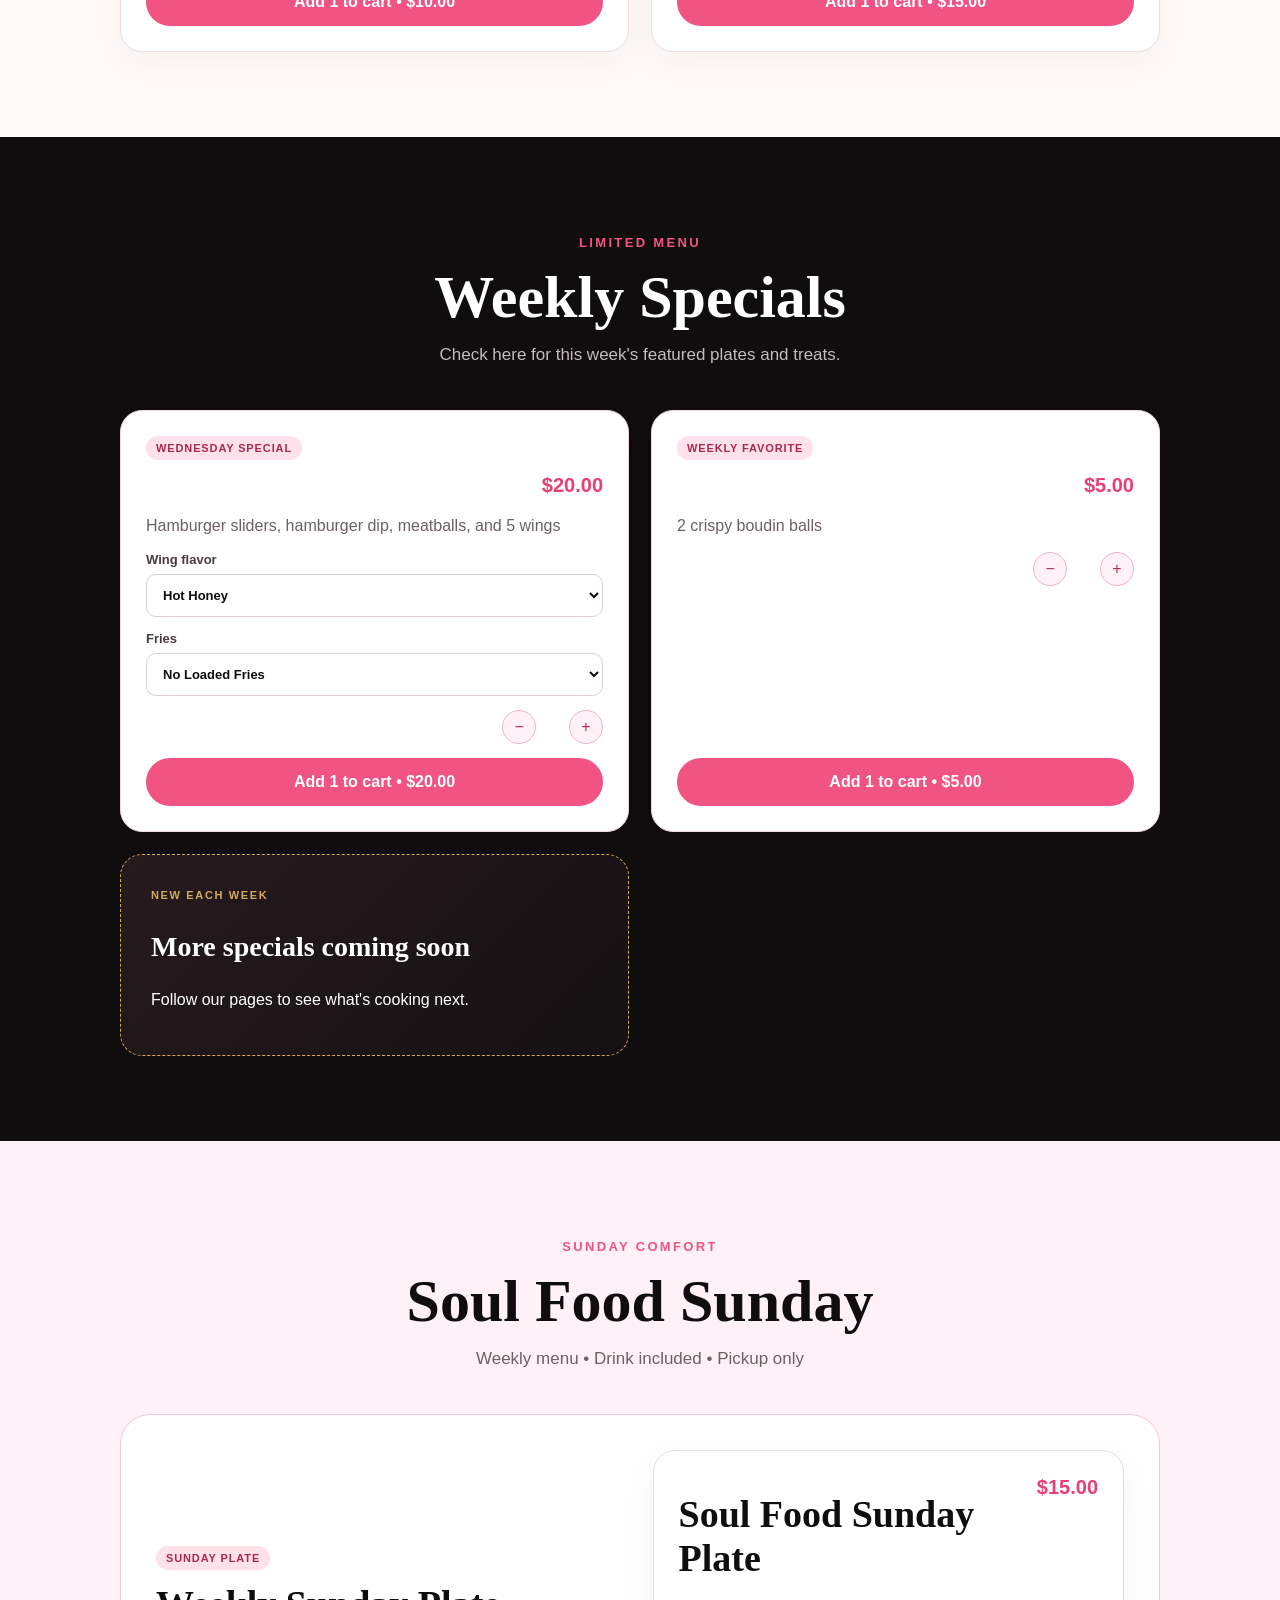
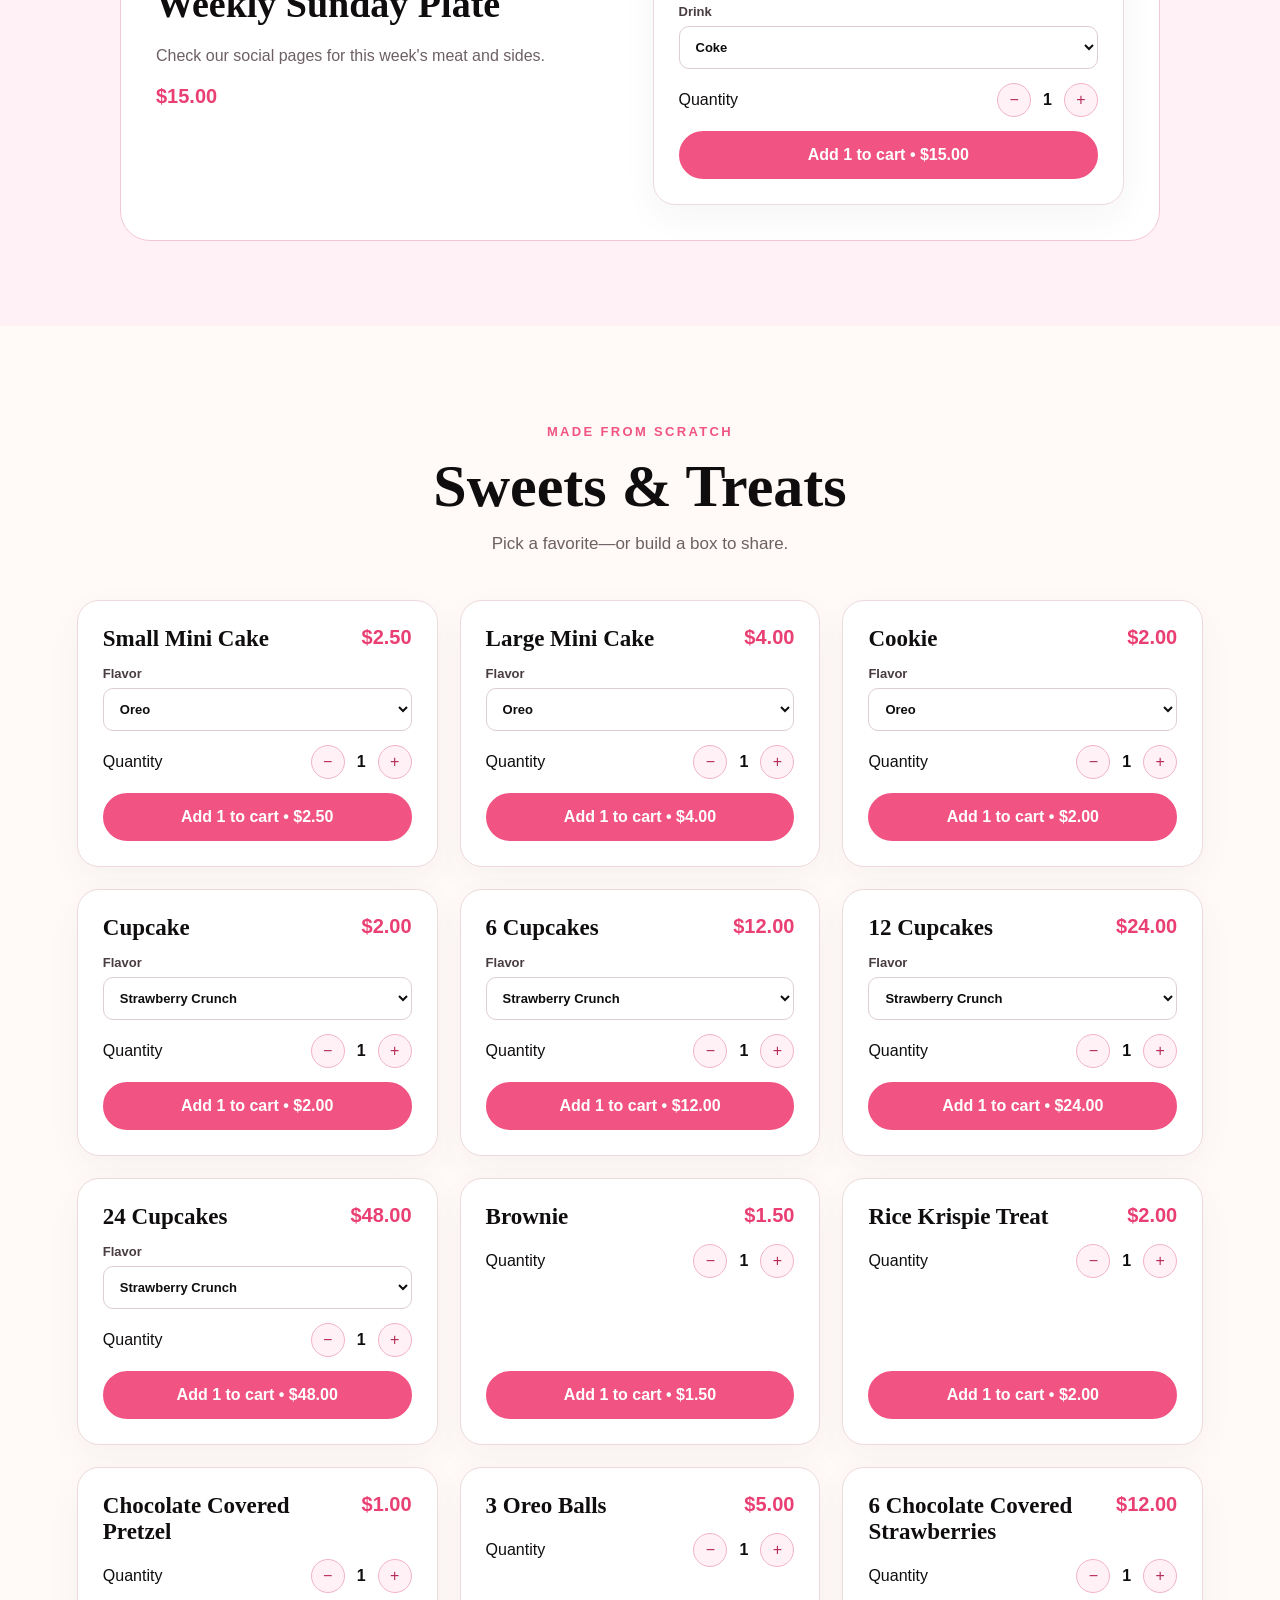
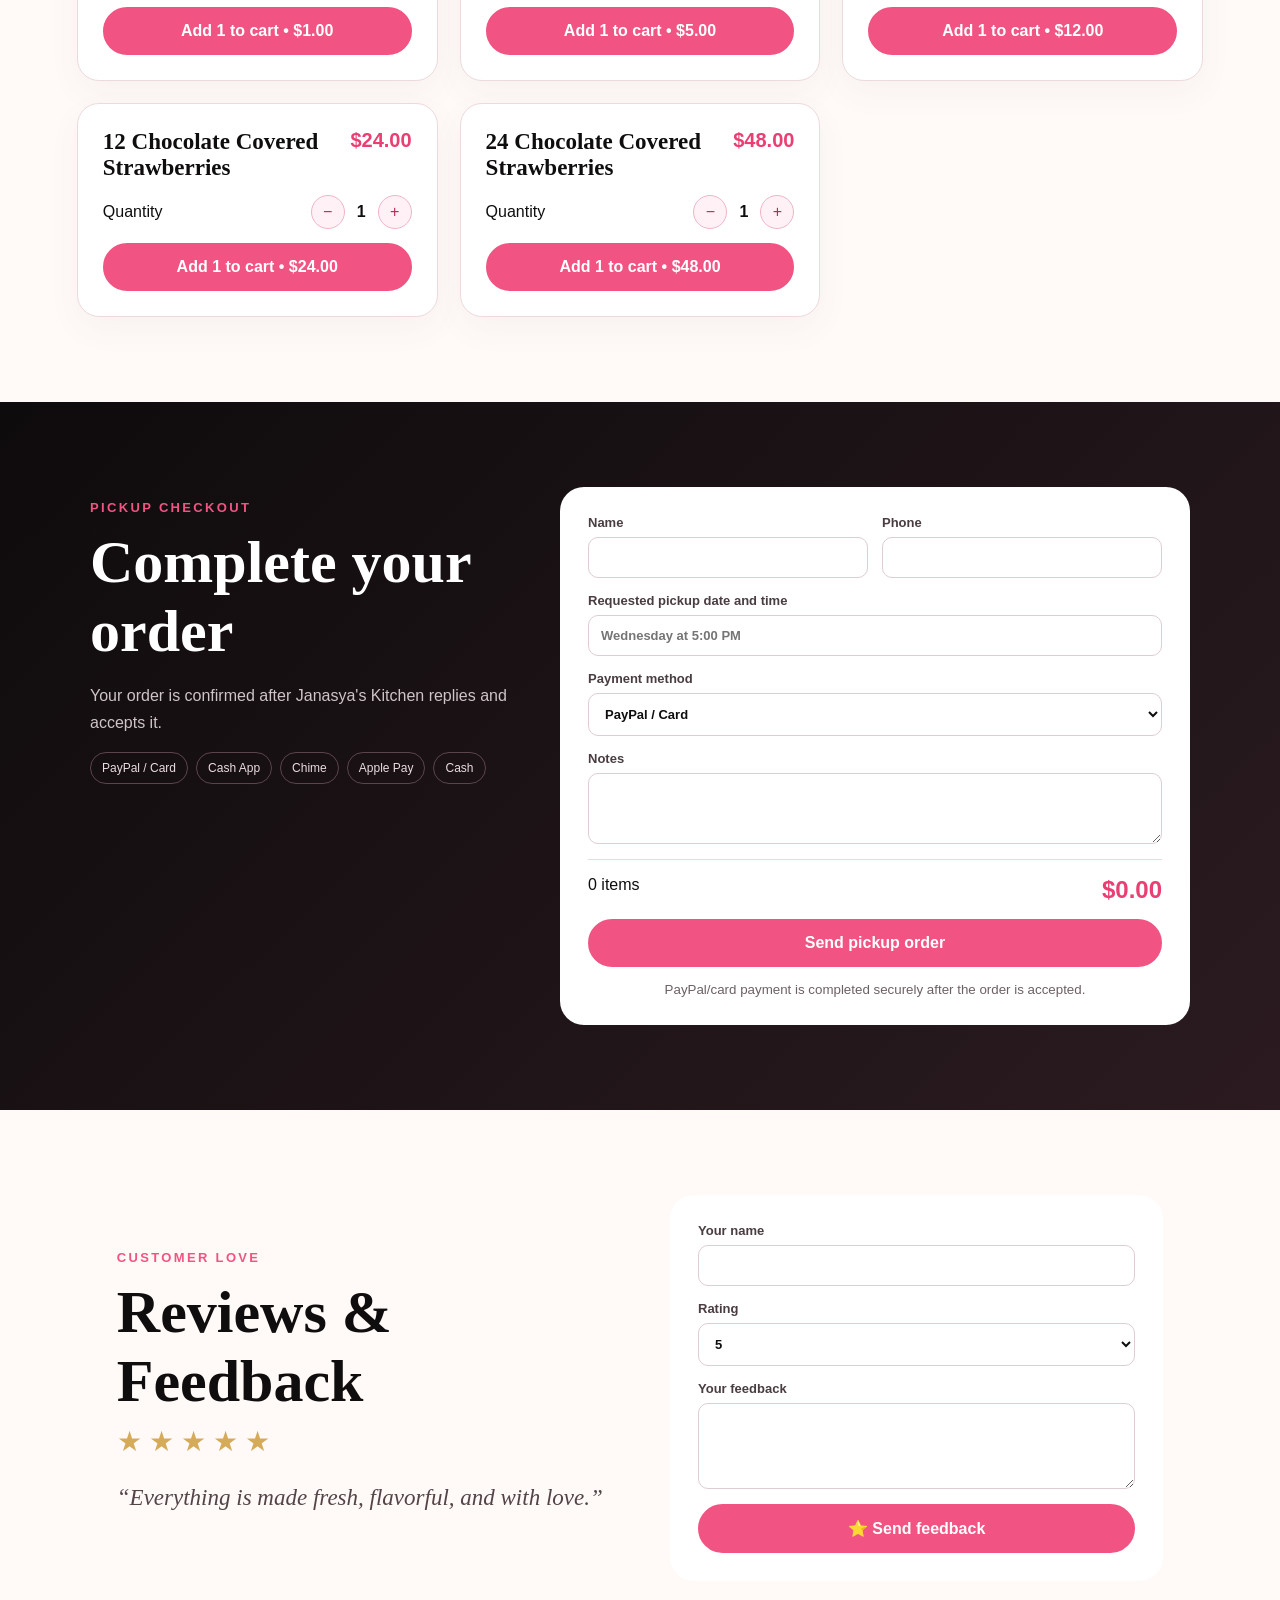
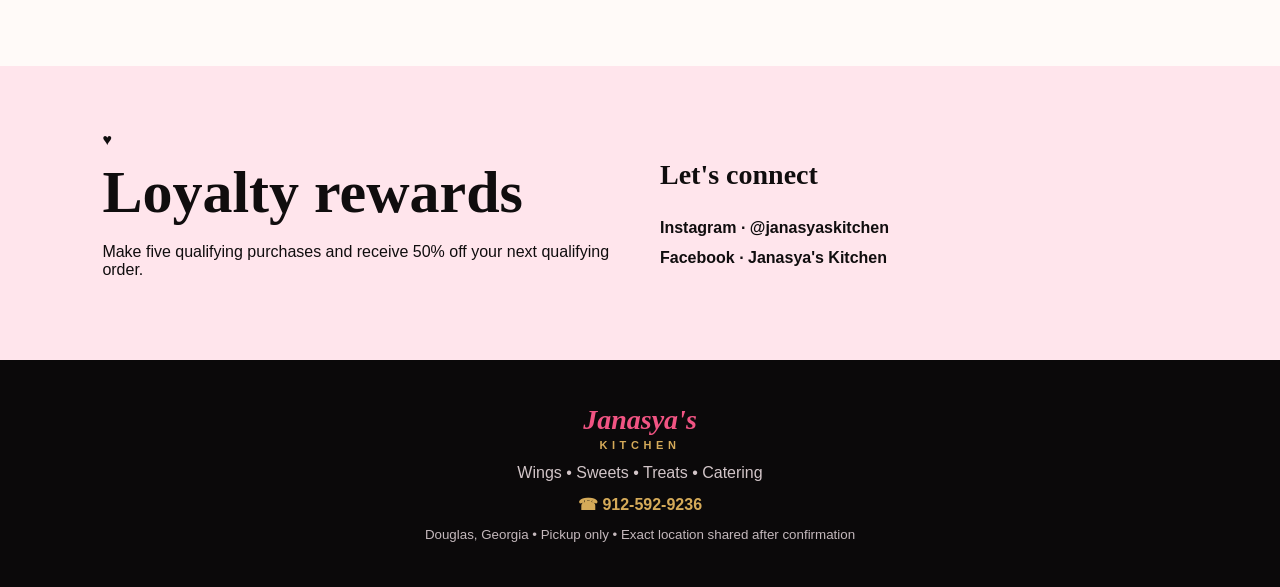
==== commit 182028bf: "Add files via upload" ====
--- a/index.html
+++ b/index.html
@@ -1,88 +1,42 @@
-<!DOCTYPE html>
+<!doctype html>
 <html lang="en">
 <head>
-  <meta charset="UTF-8" />
-  <meta name="viewport" content="width=device-width, initial-scale=1.0" />
-  <title>Janasya's Kitchen</title>
-  <link rel="stylesheet" href="style.css" />
+<meta charset="utf-8">
+<meta name="viewport" content="width=device-width,initial-scale=1">
+<meta name="description" content="Order wings, sweets, weekly specials, and catering from Janasya's Kitchen in Douglas, Georgia.">
+<title>Janasya's Kitchen</title>
+<link rel="stylesheet" href="style.css">
 </head>
 <body>
-  <div class="catering-bubble" onclick="toggleCateringCard()">Book Catering</div>
-
-  <div id="catering-card" class="catering-card">
-    <button class="popup-close" onclick="toggleCateringCard()">×</button>
-    <div class="popup-emoji">🎈🎉🍓🍗</div>
-    <div class="popup-badge">✨ NOW CATERING ✨</div>
-    <h2>Book Your Event!</h2>
-    <p>We cater food, treats, dessert tables, birthdays, baby showers, graduations, family events, office lunches, and custom orders.</p>
-    <a href="sms:19125929236" class="popup-btn">📱 Text Janasya</a>
-  </div>
-
-  <header class="site-header">
-    <div class="header-content">
-      <p class="eyebrow">Fresh • Cute • Made With Love</p>
-      <h1>Janasya's Kitchen</h1>
-      <p>Wing Friday plates, sweets, treats, catering, and custom orders 💕</p>
-      <a href="#menu" class="btn">Order Now</a>
-    </div>
-  </header>
-
-  <main>
-    <section class="hero">
-      <h2>Good food, sweet treats, and easy ordering</h2>
-      <p>Add what you want to your cart, review your total, then send your order by text.</p>
-    </section>
-
-    <section id="menu" class="section">
-      <h2>Wing Friday Menu 🍗</h2>
-      <div class="grid">
-        <div class="card"><h3>5 Piece Wing Meal</h3><p>Includes drink</p><label>Flavor</label><select id="wing5Flavor"><option>Hot Honey</option><option>Garlic Parmesan</option><option>Buffalo</option><option>BBQ</option><option>Hot Honey Lemon Pepper</option></select><button onclick="addToCart('5 Piece Wing Meal - ' + document.getElementById('wing5Flavor').value, 10)">$10 Add to Cart</button></div>
-        <div class="card"><h3>10 Piece Wing Meal</h3><p>Includes drink</p><label>Flavor</label><select id="wing10Flavor"><option>Hot Honey</option><option>Garlic Parmesan</option><option>Buffalo</option><option>BBQ</option><option>Hot Honey Lemon Pepper</option></select><button onclick="addToCart('10 Piece Wing Meal - ' + document.getElementById('wing10Flavor').value, 15)">$15 Add to Cart</button></div>
-        <div class="card"><h3>Wing + Rasta Pasta Combo</h3><p>6 wings, pasta, roll, and drink</p><label>Flavor</label><select id="comboFlavor"><option>Hot Honey</option><option>Garlic Parmesan</option><option>Buffalo</option><option>BBQ</option><option>Hot Honey Lemon Pepper</option></select><button onclick="addToCart('Wing + Rasta Pasta Combo - ' + document.getElementById('comboFlavor').value, 18)">$18 Add to Cart</button></div>
-      </div>
-    </section>
-
-    <section class="section sweets">
-      <h2>Sweets & Treats 🍰</h2>
-      <div class="grid">
-        <div class="card"><h3>Mini Cakes</h3><p>Oreo, Biscoff, Red Velvet, Strawberry Crunch, Banana Pudding</p><button onclick="addToCart('Small Mini Cake', 2.50)">$2.50 Add</button><button onclick="addToCart('Large Mini Cake', 4)">$4 Add</button></div>
-        <div class="card"><h3>Cookies</h3><p>Oreo, Red Velvet, Strawberry Crunch, Sprinkles, Biscoff</p><button onclick="addToCart('Cookie', 2)">$2 Add</button></div>
-        <div class="card"><h3>Chocolate Strawberries</h3><p>Perfect for gifts and events</p><button onclick="addToCart('6 Count Chocolate Strawberries', 12)">$12 Add</button><button onclick="addToCart('12 Count Chocolate Strawberries', 24)">$24 Add</button><button onclick="addToCart('24 Count Chocolate Strawberries', 48)">$48 Add</button></div>
-        <div class="card"><h3>More Treats</h3><p>Pretzels, Oreo balls, brownies, Rice Krispie treats</p><button onclick="addToCart('Chocolate Covered Pretzel', 1)">$1 Pretzel</button><button onclick="addToCart('3 Count Oreo Balls', 5)">$5 Oreo Balls</button><button onclick="addToCart('Brownie', 1.50)">$1.50 Brownie</button><button onclick="addToCart('Rice Krispie Treat', 2)">$2 Rice Krispie</button></div>
-      </div>
-    </section>
-
-    <section class="section catering-section" id="catering">
-      <h2>Catering & Custom Orders 🎉</h2>
-      <p>Planning an event? Janasya's Kitchen caters food, treats, dessert tables, birthdays, baby showers, graduations, family gatherings, office lunches, and more.</p>
-      <a href="sms:19125929236" class="btn">Text for a Catering Quote</a>
-    </section>
-
-    <section class="cart-section" id="cart">
-      <h2>Your Cart 🛒</h2>
-      <div id="cart-items"><p>Your cart is empty.</p></div>
-      <h3>Total: $<span id="total">0.00</span></h3>
-      <button class="clear-btn" onclick="clearCart()">Clear Cart</button>
-    </section>
-
-    <section class="payment-box">
-      <h2>Payment Options</h2>
-      <p><strong>Cash App:</strong> $Ayeitsnasya25</p>
-      <p><strong>Chime:</strong> $Janasya-Rivers</p>
-      <p><strong>Apple Pay:</strong> <a href="tel:9125929236">912-592-9236</a></p>
-      <p><strong>Cash:</strong> Allowed at pickup</p>
-    </section>
-
-    <section class="checkout" id="contact">
-      <h2>Checkout</h2>
-      <input id="customerName" type="text" placeholder="Your name" />
-      <input id="customerPhone" type="tel" placeholder="Your phone number" />
-      <textarea id="orderNotes" placeholder="Pickup time, payment method, and any extra notes"></textarea>
-      <button onclick="sendOrderText()">Send Order Text</button>
-    </section>
-  </main>
-
-  <footer>© 2026 Janasya's Kitchen | JanasyasKitchen.com</footer>
-  <script src="script.js"></script>
-</body>
-</html>
+<header class="nav">
+<a class="wordmark" href="#top" aria-label="Janasya's Kitchen home">Janasya's <span>Kitchen</span></a>
+<nav aria-label="Main navigation"><a href="#menu">Menu</a><a href="#specials">Specials</a><a href="#reviews">Reviews</a></nav>
+<button id="cartButton" class="cart-btn" type="button">🛍️ Cart <b id="cartCount">0</b></button>
+</header>
+<button id="galleryButton" class="gallery-float" type="button">📸 See My Food</button>
+<main>
+<section id="top" class="hero">
+<div class="hero-copy"><p class="eyebrow">Wings • Sweets • Treats • Catering</p><h1>Made fresh.<br><em>Made with love.</em></h1>
+<p>Bold flavors, sweet treats, and Sunday comfort food—made for you in Douglas, Georgia.</p>
+<div class="hero-actions"><a class="primary-btn" href="#menu">Order now</a><button id="cateringButton" class="outline-btn" type="button">Book catering</button></div>
+<div class="day-banner">📅 <span><b>Wing Wednesday</b><small>Place your order early!</small></span></div></div>
+<div class="hero-art"><div class="gold-ring"></div><img src="images/sticker.jpeg" alt="Janasya's Kitchen logo" onerror="this.style.display='none';this.parentElement.classList.add('logo-fallback');this.parentElement.insertAdjacentHTML('beforeend','<div class=&quot;logo-fallback-text&quot;>Janasya’s<br><span>Kitchen</span><small>Made with love ♥</small></div>')"></div>
+</section>
+<section class="trust-strip"><span>Made fresh</span><i>♥</i><span>Pickup only</span><i>♥</i><span>Made for you</span></section>
+<section id="menu" class="section"><div class="section-heading"><p>Our favorites</p><h2>Wing Wednesday</h2><span>Bone-in or boneless, tossed in your favorite flavor.</span></div><div id="wingMenu" class="menu-grid"></div></section>
+<section id="specials" class="section dark-section"><div class="section-heading"><p>Limited menu</p><h2>Weekly Specials</h2><span>Check here for this week's featured plates and treats.</span></div><div id="specialMenu" class="menu-grid specials"></div></section>
+<section class="section blush"><div class="section-heading"><p>Sunday comfort</p><h2>Soul Food Sunday</h2><span>Weekly menu • Drink included • Pickup only</span></div><div class="feature-card"><div><span class="badge">Sunday plate</span><h3>Weekly Sunday Plate</h3><p>Check our social pages for this week's meat and sides.</p><strong>$15.00</strong></div><div id="soulMenu"></div></div></section>
+<section id="sweets" class="section"><div class="section-heading"><p>Made from scratch</p><h2>Sweets &amp; Treats</h2><span>Pick a favorite—or build a box to share.</span></div><div id="sweetMenu" class="menu-grid sweets-grid"></div></section>
+<section id="checkout" class="section checkout"><div class="checkout-card"><div><p class="eyebrow">Pickup checkout</p><h2>Complete your order</h2><p>Your order is confirmed after Janasya's Kitchen replies and accepts it.</p><div class="pay-tags"><span>PayPal / Card</span><span>Cash App</span><span>Chime</span><span>Apple Pay</span><span>Cash</span></div></div>
+<form id="checkoutForm"><div class="two"><label>Name<input name="name" required></label><label>Phone<input name="phone" type="tel" required></label></div><label>Requested pickup date and time<input name="time" required placeholder="Wednesday at 5:00 PM"></label><label>Payment method<select name="payment"><option>PayPal / Card</option><option>Cash App — $Ayeitsnasya25</option><option>Chime — $Janasya-Rivers</option><option>Apple Pay — 912-592-9236</option><option>Cash at pickup</option></select></label><label>Notes<textarea name="notes" rows="3"></textarea></label><div class="checkout-total"><span id="checkoutItems">0 items</span><strong id="checkoutTotal">$0.00</strong></div><button class="primary-btn full">Send pickup order</button><small>PayPal/card payment is completed securely after the order is accepted.</small></form></div></section>
+<section id="reviews" class="section reviews"><div><p class="eyebrow">Customer love</p><h2>Reviews &amp; Feedback</h2><div class="stars">★★★★★</div><blockquote>“Everything is made fresh, flavorful, and with love.”</blockquote></div><form id="reviewForm"><label>Your name<input name="name" required></label><label>Rating<select name="rating"><option>5</option><option>4</option><option>3</option><option>2</option><option>1</option></select></label><label>Your feedback<textarea name="review" required rows="4"></textarea></label><button class="primary-btn full">⭐ Send feedback</button></form></section>
+<section class="rewards"><div><span>♥</span><h2>Loyalty rewards</h2><p>Make five qualifying purchases and receive 50% off your next qualifying order.</p></div><div><h3>Let's connect</h3><a href="https://www.instagram.com/janasyaskitchen/" target="_blank" rel="noopener">Instagram · @janasyaskitchen</a><a href="https://www.facebook.com/profile.php?id=61593571941831" target="_blank" rel="noopener">Facebook · Janasya's Kitchen</a></div></section>
+</main>
+<footer><div class="footer-brand">Janasya's <span>Kitchen</span></div><p>Wings • Sweets • Treats • Catering</p><a href="tel:19125929236">☎ 912-592-9236</a><small>Douglas, Georgia • Pickup only • Exact location shared after confirmation</small></footer>
+<div id="overlay" class="overlay hidden"></div>
+<aside id="cartPanel" class="cart-panel"><button class="close" data-close type="button" aria-label="Close cart">×</button><div class="cart-heading"><h2>Your order</h2><button id="clearCartButton" class="clear-cart" type="button">Clear cart</button></div><div id="cartList" class="cart-list"></div><div class="cart-total"><span>Total</span><strong id="cartTotal">$0.00</strong></div><a href="#checkout" id="continueCheckout" class="primary-btn full">Continue to checkout</a></aside>
+<div id="galleryModal" class="modal hidden"><button class="close" data-close type="button" aria-label="Close food gallery">×</button><h2>Made by Janasya</h2><p class="gallery-help">Your food photos will appear here when you add them to <code>images/gallery/</code>.</p><div id="galleryGrid" class="gallery-scroll"></div></div>
+<div id="cateringModal" class="modal catering-modal hidden"><button class="close" data-close type="button" aria-label="Close catering form">×</button><h2>Book Janasya's Kitchen Catering</h2><p>Tell us about your event. We'll reply with availability, menus, and pricing.</p><form id="cateringForm"><label>Name<input name="name" required></label><label>Phone<input name="phone" required></label><label>Event type<input name="event" required></label><div class="two"><label>Date &amp; time<input name="date" required></label><label>Guests<input name="guests" type="number" min="1" required></label></div><label>Location<input name="location" required></label><label>Food requests<textarea name="details" rows="3"></textarea></label><button class="primary-btn full">Send catering request</button></form></div>
+<div id="toast" class="toast" role="status" aria-live="polite"></div>
+<script src="script.js"></script>
+</body></html>
--- a/style.css
+++ b/style.css
@@ -1,3 +1,15 @@
-:root{--pink:#f15483;--hot:#e93f73;--blush:#fff1f5;--gold:#d5aa59;--ink:#100d0e;--cream:#fffaf8;--muted:#6d6064;--border:#eddadd;--radius:22px}*{box-sizing:border-box}html{scroll-behavior:smooth}body{margin:0;background:var(--cream);color:var(--ink);font-family:Arial,Helvetica,sans-serif}button,a,input,textarea,select{font:inherit}a{text-decoration:none;color:inherit}.hidden{display:none!important}.nav{height:78px;position:sticky;top:0;z-index:50;display:flex;align-items:center;justify-content:space-between;padding:0 max(4vw,24px);background:rgba(16,13,14,.96);color:#fff;border-bottom:1px solid #3d3134}.wordmark,.footer-brand{font:italic 700 28px Georgia,serif;color:var(--pink)}.wordmark span,.footer-brand span{display:block;color:var(--gold);font:700 11px Arial;letter-spacing:.42em;text-transform:uppercase;text-align:center}.nav nav{display:flex;gap:32px;font-size:14px;font-weight:700}.nav nav a:hover{color:var(--pink)}.cart-btn{border:1px solid var(--gold);background:transparent;color:#fff;border-radius:99px;padding:10px 15px;display:flex;gap:8px;align-items:center;cursor:pointer}.cart-btn b{background:var(--pink);width:24px;height:24px;border-radius:50%;display:grid;place-items:center}.hero{min-height:680px;background:radial-gradient(circle at 85% 25%,#3a212a 0,#100d0e 45%);display:grid;grid-template-columns:1fr 1fr;align-items:center;padding:65px max(6vw,28px);overflow:hidden;color:#fff}.hero-copy{max-width:600px}.eyebrow,.section-heading>p{color:var(--pink);font-size:13px;font-weight:800;letter-spacing:.18em;text-transform:uppercase}.hero h1{font:700 clamp(54px,7vw,95px)/.93 Georgia,serif;margin:20px 0}.hero h1 em{color:var(--pink);font-weight:400}.hero-copy>p:not(.eyebrow){max-width:520px;color:#dfd5d8;font-size:18px;line-height:1.7}.hero-actions{display:flex;gap:12px;margin:28px 0}.primary-btn,.outline-btn{display:inline-flex;align-items:center;justify-content:center;gap:8px;border-radius:99px;padding:13px 22px;font-weight:800;cursor:pointer;transition:.2s;border:2px solid var(--pink)}.primary-btn{background:var(--pink);color:#fff}.primary-btn:hover{background:#d93768;transform:translateY(-1px)}.outline-btn{background:transparent;color:#fff;border-color:var(--gold)}.day-banner{display:flex;align-items:center;gap:14px;margin-top:35px;padding:14px 18px;border-left:3px solid var(--gold);background:#ffffff0d;width:max-content}.day-banner span{display:grid}.day-banner b{font:20px Georgia,serif;color:var(--gold)}.day-banner small{color:#cfc3c6}.hero-art{position:relative;display:grid;place-items:center}.hero-art img{position:relative;z-index:2;width:min(630px,48vw);height:auto;filter:drop-shadow(0 30px 35px #000)}.gold-ring{position:absolute;width:82%;aspect-ratio:1;border:2px solid var(--gold);border-radius:50%;box-shadow:0 0 0 22px #f1548318}.trust-strip{height:64px;background:var(--pink);color:#fff;display:flex;align-items:center;justify-content:center;gap:40px;text-transform:uppercase;font-weight:900;letter-spacing:.15em;font-size:12px}.trust-strip i{color:var(--ink)}.section{padding:90px max(6vw,28px)}.section-heading{text-align:center;margin:0 auto 42px;max-width:680px}.section-heading h2,.checkout-card h2,.reviews h2,.rewards h2{font:700 clamp(38px,5vw,62px) Georgia,serif;margin:9px 0}.section-heading span{color:var(--muted);font-size:17px}.menu-grid{display:grid;grid-template-columns:repeat(2,minmax(0,1fr));gap:22px;max-width:1040px;margin:auto}.sweets-grid{grid-template-columns:repeat(3,minmax(0,1fr));max-width:1240px}.menu-card{background:#fff;border:1px solid var(--border);border-radius:var(--radius);padding:25px;box-shadow:0 12px 34px #5e25330c;display:flex;flex-direction:column;gap:14px}.card-top{display:flex;justify-content:space-between;gap:15px;align-items:start}.card-top h3{font:700 23px Georgia,serif;margin:0}.card-top strong,.feature-card strong{font-size:20px;color:var(--hot);white-space:nowrap}.menu-card p{margin:0;color:var(--muted);line-height:1.5}.menu-card label,form label{display:grid;gap:7px;color:#493d40;font-size:13px;font-weight:800}.menu-card .primary-btn{margin-top:auto}.badge{width:max-content;background:#ffe1e9;color:#aa2852;border-radius:99px;padding:6px 10px;font-size:11px;font-weight:900;text-transform:uppercase;letter-spacing:.08em}.dark-section{background:var(--ink);color:#fff}.dark-section .section-heading span{color:#c7babe}.special-note{border:1px dashed var(--gold);border-radius:var(--radius);padding:30px;background:linear-gradient(135deg,#261a1e,#151113)}.special-note span{color:var(--gold);font-size:11px;font-weight:900;letter-spacing:.15em}.special-note h3{font:700 28px Georgia,serif}.blush{background:var(--blush)}.feature-card{max-width:1040px;margin:auto;display:grid;grid-template-columns:1fr 1fr;gap:25px;align-items:center;background:#fff;border:1px solid #f2c8d4;border-radius:30px;padding:35px}.feature-card h3{font:700 38px Georgia,serif;margin:16px 0 10px}.feature-card p{line-height:1.7;color:var(--muted)}.checkout{background:linear-gradient(135deg,#0e0b0c,#2b1b20);color:#fff}.checkout-card{max-width:1100px;margin:auto;display:grid;grid-template-columns:.8fr 1.2fr;gap:60px}.checkout-card>div>p:not(.eyebrow){color:#cfc4c7;line-height:1.7}.pay-tags{display:flex;flex-wrap:wrap;gap:8px}.pay-tags span{border:1px solid #5b454b;border-radius:99px;padding:8px 11px;color:#eadce0;font-size:12px}.checkout form,.reviews form,.catering-modal form{background:#fff;color:var(--ink);padding:28px;border-radius:24px;display:grid;gap:15px}.two{display:grid;grid-template-columns:1fr 1fr;gap:14px}input,textarea,select{width:100%;border:1px solid #decdd1;border-radius:10px;padding:12px;background:#fff;color:var(--ink);outline:none}input:focus,textarea:focus,select:focus{border-color:var(--pink);box-shadow:0 0 0 3px #f1548320}.full{width:100%}.checkout-total{display:flex;justify-content:space-between;border-top:1px solid var(--border);padding-top:16px}.checkout-total strong{font-size:24px;color:var(--hot)}form small{color:var(--muted);text-align:center}.reviews{display:grid;grid-template-columns:1fr 1fr;gap:70px;align-items:center;max-width:1200px;margin:auto}.stars{color:var(--gold);font-size:28px;letter-spacing:7px}.reviews blockquote{font:italic 23px/1.6 Georgia,serif;margin:22px 0;color:#534448}.rewards{display:grid;grid-template-columns:1fr 1fr;gap:40px;padding:70px max(8vw,35px);background:#ffe5ec}.rewards h3{font:700 28px Georgia,serif}.rewards a{display:flex;margin:12px 0;font-weight:700}footer{background:#0b090a;color:#fff;text-align:center;padding:45px;display:grid;place-items:center;gap:13px}footer p{color:#d2c5c8;margin:0}footer a{color:var(--gold);font-weight:800}footer small{color:#897c80}.item-quantity,.qty{display:flex;align-items:center;justify-content:space-between}.item-quantity>div,.qty{display:flex;align-items:center;gap:12px}.item-quantity button,.qty button{width:34px;height:34px;border:1px solid #f1b4c5;background:#fff1f5;color:#b72f59;border-radius:50%;cursor:pointer}.gallery-float{position:fixed;right:18px;bottom:20px;z-index:45;border:2px solid var(--gold);border-radius:999px;background:var(--pink);color:#fff;padding:14px 19px;font-weight:900;box-shadow:0 12px 30px #100d0e4d;cursor:pointer}.overlay{position:fixed;inset:0;background:#0009;z-index:80}.modal{position:fixed;z-index:90;top:50%;left:50%;transform:translate(-50%,-50%);width:min(920px,calc(100vw - 24px));max-height:90vh;overflow:auto;background:#fff;border-radius:24px;padding:22px;box-shadow:0 25px 70px #0006}.modal h2{font:700 32px Georgia,serif;color:var(--hot);padding-right:45px}.close{position:absolute;right:14px;top:14px;width:38px;height:38px;border:0;border-radius:50%;background:var(--pink);color:#fff;font-size:25px;cursor:pointer}.gallery-scroll{display:grid;grid-template-columns:repeat(2,1fr);gap:16px}.gallery-scroll img{width:100%;aspect-ratio:4/5;object-fit:cover;border-radius:18px}.cart-panel{position:fixed;z-index:90;top:0;right:-430px;width:min(420px,100vw);height:100vh;background:#fff;padding:28px;transition:.25s;display:flex;flex-direction:column;box-shadow:-10px 0 40px #0003}.cart-panel.open{right:0}.cart-list{display:grid;gap:12px;overflow:auto}.cart-row{border:1px solid var(--border);border-radius:14px;padding:14px;display:flex;justify-content:space-between;gap:12px}.cart-row>div:first-child{display:grid;gap:4px}.cart-row small{color:var(--muted)}.cart-row span{color:var(--hot);font-weight:800}.cart-total{margin-top:auto;padding:20px 0;display:flex;justify-content:space-between;font-size:22px;border-top:1px solid var(--border)}.empty{text-align:center;color:var(--muted);padding:50px 15px}.toast{position:fixed;z-index:120;top:90px;left:50%;transform:translate(-50%,-20px);background:#171214;color:#fff;padding:12px 18px;border-radius:99px;opacity:0;pointer-events:none;transition:.25s}.toast.show{opacity:1;transform:translate(-50%,0)}
-@media(max-width:850px){.nav nav{display:none}.hero{grid-template-columns:1fr;padding-top:55px}.hero-copy{text-align:center;margin:auto}.hero-actions,.day-banner{margin-left:auto;margin-right:auto;justify-content:center}.hero-art{margin-top:35px}.hero-art img{width:min(620px,92vw)}.menu-grid,.sweets-grid,.feature-card,.checkout-card,.reviews,.rewards{grid-template-columns:1fr}.checkout-card,.reviews{gap:35px}.trust-strip{gap:15px;font-size:9px}}@media(max-width:520px){.nav{padding:0 14px}.wordmark{font-size:23px}.hero h1{font-size:48px}.hero{padding-left:20px;padding-right:20px}.hero-actions{flex-direction:column}.section{padding:65px 18px}.two{grid-template-columns:1fr}.gallery-scroll{grid-template-columns:1fr}.gallery-float{right:12px;bottom:12px}}
-.cart-panel{color:var(--ink)}.cart-heading{display:flex;align-items:center;justify-content:space-between;gap:16px;padding-right:42px}.cart-heading h2{margin:10px 0 18px;font:700 32px Georgia,serif}.clear-cart{border:0;background:transparent;color:var(--hot);font-weight:800;text-decoration:underline;cursor:pointer}.clear-cart:disabled{opacity:.4;cursor:not-allowed}.cart-list{display:flex;flex:1;min-height:0;flex-direction:column;gap:12px;overflow-y:auto;padding:4px 2px 16px}.cart-row{background:#fff}.cart-row>div:first-child{min-width:0}.cart-row b{color:var(--ink)}.qty{flex-shrink:0}.cart-total{margin-top:0}
+:root{--pink:#f15483;--hot:#e93f73;--blush:#fff1f5;--gold:#d5aa59;--ink:#100d0e;--cream:#fffaf8;--muted:#6d6064;--border:#eddadd;--radius:22px}
+*{box-sizing:border-box}html{scroll-behavior:smooth;scroll-padding-top:85px}body{margin:0;background:var(--cream);color:var(--ink);font-family:Arial,Helvetica,sans-serif}button,a,input,textarea,select{font:inherit}a{text-decoration:none;color:inherit}.hidden{display:none!important}
+.nav{min-height:78px;position:sticky;top:0;z-index:50;display:flex;align-items:center;justify-content:space-between;gap:20px;padding:12px max(4vw,24px);background:rgba(16,13,14,.97);color:#fff;border-bottom:1px solid #3d3134}
+.wordmark,.footer-brand{font:italic 700 28px Georgia,serif;color:var(--pink);display:inline-block;line-height:1.05}.wordmark span,.footer-brand span{display:block;color:var(--gold);font:700 11px Arial;letter-spacing:.42em;text-transform:uppercase;text-align:center;margin-top:5px}
+.nav nav{display:flex;gap:32px;font-size:14px;font-weight:700}.nav nav a:hover{color:var(--pink)}.cart-btn{border:1px solid var(--gold);background:transparent;color:#fff;border-radius:99px;padding:8px 13px;display:flex;gap:8px;align-items:center;cursor:pointer;white-space:nowrap}.cart-btn b{background:var(--pink);width:24px;height:24px;border-radius:50%;display:grid;place-items:center}
+.hero{min-height:620px;background:radial-gradient(circle at 85% 25%,#3a212a 0,#100d0e 45%);display:grid;grid-template-columns:1fr 1fr;align-items:center;gap:28px;padding:65px max(6vw,28px);overflow:hidden;color:#fff}.hero-copy{max-width:600px}.eyebrow,.section-heading>p{color:var(--pink);font-size:13px;font-weight:800;letter-spacing:.18em;text-transform:uppercase}.hero h1{font:700 clamp(48px,7vw,88px)/.98 Georgia,serif;margin:20px 0}.hero h1 em{color:var(--pink);font-weight:400}.hero-copy>p:not(.eyebrow){max-width:520px;color:#dfd5d8;font-size:18px;line-height:1.7}.hero-actions{display:flex;gap:12px;margin:28px 0}.primary-btn,.outline-btn{display:inline-flex;align-items:center;justify-content:center;gap:8px;border-radius:99px;padding:13px 22px;font-weight:800;cursor:pointer;transition:.2s;border:2px solid var(--pink)}.primary-btn{background:var(--pink);color:#fff}.primary-btn:hover{background:#d93768;transform:translateY(-1px)}.outline-btn{background:transparent;color:#fff;border-color:var(--gold)}.day-banner{display:flex;align-items:center;gap:14px;margin-top:35px;padding:14px 18px;border-left:3px solid var(--gold);background:#ffffff0d;width:max-content;max-width:100%}.day-banner span{display:grid}.day-banner b{font:20px Georgia,serif;color:var(--gold)}.day-banner small{color:#cfc3c6}
+.hero-art{position:relative;display:grid;place-items:center;min-width:0;min-height:320px}.hero-art img{position:relative;z-index:2;display:block;width:min(100%,560px);max-height:510px;object-fit:contain;filter:drop-shadow(0 24px 28px #0008)}.gold-ring{position:absolute;width:min(82%,480px);aspect-ratio:1;border:2px solid var(--gold);border-radius:50%;box-shadow:0 0 0 22px #f1548318}.logo-fallback-text{position:relative;z-index:2;text-align:center;color:var(--pink);font:italic 700 clamp(40px,6vw,70px) Georgia,serif;text-shadow:0 5px 20px #0008}.logo-fallback-text span{display:block;color:var(--gold);font:800 18px Arial;letter-spacing:.35em;text-transform:uppercase;margin-top:10px}.logo-fallback-text small{display:block;color:#fff;font:italic 16px Georgia;margin-top:24px}
+.trust-strip{min-height:64px;background:var(--pink);color:#fff;display:flex;align-items:center;justify-content:center;gap:40px;padding:15px;text-transform:uppercase;font-weight:900;letter-spacing:.15em;font-size:12px}.trust-strip i{color:var(--ink)}
+.section{padding:85px max(6vw,28px)}.section-heading{text-align:center;margin:0 auto 42px;max-width:680px}.section-heading h2,.checkout-card h2,.reviews h2,.rewards h2{font:700 clamp(36px,5vw,60px) Georgia,serif;margin:9px 0}.section-heading span{color:var(--muted);font-size:17px;line-height:1.6}.menu-grid{display:grid;grid-template-columns:repeat(2,minmax(0,1fr));gap:22px;max-width:1040px;margin:auto}.sweets-grid{grid-template-columns:repeat(3,minmax(0,1fr));max-width:1240px}.menu-card{background:#fff;border:1px solid var(--border);border-radius:var(--radius);padding:25px;box-shadow:0 12px 34px #5e25330c;display:flex;flex-direction:column;gap:14px;min-width:0}.card-top{display:flex;justify-content:space-between;gap:15px;align-items:start}.card-top h3{font:700 23px Georgia,serif;margin:0}.card-top strong,.feature-card strong{font-size:20px;color:var(--hot);white-space:nowrap}.menu-card p{margin:0;color:var(--muted);line-height:1.5}.menu-card label,form label{display:grid;gap:7px;color:#493d40;font-size:13px;font-weight:800}.menu-card .primary-btn{margin-top:auto}.badge{width:max-content;max-width:100%;background:#ffe1e9;color:#aa2852;border-radius:99px;padding:6px 10px;font-size:11px;font-weight:900;text-transform:uppercase;letter-spacing:.08em}.dark-section{background:var(--ink);color:#fff}.dark-section .section-heading span{color:#c7babe}.special-note{border:1px dashed var(--gold);border-radius:var(--radius);padding:30px;background:linear-gradient(135deg,#261a1e,#151113)}.special-note span{color:var(--gold);font-size:11px;font-weight:900;letter-spacing:.15em}.special-note h3{font:700 28px Georgia,serif}.blush{background:var(--blush)}.feature-card{max-width:1040px;margin:auto;display:grid;grid-template-columns:1fr 1fr;gap:25px;align-items:center;background:#fff;border:1px solid #f2c8d4;border-radius:30px;padding:35px}.feature-card h3{font:700 38px Georgia,serif;margin:16px 0 10px}.feature-card p{line-height:1.7;color:var(--muted)}
+.checkout{background:linear-gradient(135deg,#0e0b0c,#2b1b20);color:#fff}.checkout-card{max-width:1100px;margin:auto;display:grid;grid-template-columns:.8fr 1.2fr;gap:50px;align-items:start}.checkout-card>div>p:not(.eyebrow){color:#cfc4c7;line-height:1.7}.pay-tags{display:flex;flex-wrap:wrap;gap:8px}.pay-tags span{border:1px solid #5b454b;border-radius:99px;padding:8px 11px;color:#eadce0;font-size:12px}.checkout form,.reviews form,.catering-modal form{background:#fff;color:var(--ink);padding:28px;border-radius:24px;display:grid;gap:15px}.two{display:grid;grid-template-columns:1fr 1fr;gap:14px}input,textarea,select{width:100%;min-width:0;border:1px solid #decdd1;border-radius:10px;padding:12px;background:#fff;color:var(--ink);outline:none}input:focus,textarea:focus,select:focus{border-color:var(--pink);box-shadow:0 0 0 3px #f1548320}.full{width:100%}.checkout-total{display:flex;justify-content:space-between;border-top:1px solid var(--border);padding-top:16px}.checkout-total strong{font-size:24px;color:var(--hot)}form small{color:var(--muted);text-align:center}.reviews{display:grid;grid-template-columns:1fr 1fr;gap:60px;align-items:center;max-width:1200px;margin:auto}.stars{color:var(--gold);font-size:28px;letter-spacing:7px}.reviews blockquote{font:italic 23px/1.6 Georgia,serif;margin:22px 0;color:#534448}.rewards{display:grid;grid-template-columns:1fr 1fr;gap:40px;padding:65px max(8vw,35px);background:#ffe5ec}.rewards h3{font:700 28px Georgia,serif}.rewards a{display:flex;margin:12px 0;font-weight:700}
+footer{background:#0b090a;color:#fff;text-align:center;padding:45px 20px;display:grid;place-items:center;gap:13px}footer p{color:#d2c5c8;margin:0}footer a{color:var(--gold);font-weight:800}footer small{color:#c4b8bc}
+.gallery-float{position:fixed;right:18px;bottom:20px;z-index:45;border:2px solid var(--gold);border-radius:999px;background:var(--pink);color:#fff;padding:14px 19px;font-weight:900;box-shadow:0 12px 30px #100d0e4d;cursor:pointer}.overlay{position:fixed;inset:0;background:#0009;z-index:80}.modal{position:fixed;z-index:90;top:50%;left:50%;transform:translate(-50%,-50%);width:min(920px,calc(100vw - 24px));max-height:90vh;overflow:auto;background:#fff;border-radius:24px;padding:24px;box-shadow:0 25px 70px #0006}.modal h2{font:700 32px Georgia,serif;color:var(--hot);padding-right:45px}.close{position:absolute;right:14px;top:14px;width:38px;height:38px;border:0;border-radius:50%;background:var(--pink);color:#fff;font-size:25px;cursor:pointer}.gallery-help{color:var(--muted);line-height:1.5}.gallery-scroll{display:grid;grid-template-columns:repeat(3,minmax(0,1fr));gap:16px}.gallery-item{margin:0;position:relative;min-height:170px;background:var(--blush);border:1px solid var(--border);border-radius:18px;overflow:hidden}.gallery-item img{display:block;width:100%;aspect-ratio:4/5;object-fit:cover;border-radius:18px}.gallery-item figcaption{padding:10px;color:#8b294c;font-size:13px;font-weight:700}.gallery-placeholder{display:none;min-height:160px;place-content:center;text-align:center;gap:8px;color:#a83259;font-size:30px}.gallery-placeholder span{font-size:12px;font-weight:700}.gallery-item.image-missing .gallery-placeholder{display:grid}.gallery-item.image-missing figcaption{display:none}
+.cart-panel{position:fixed;z-index:90;top:0;right:-430px;width:min(420px,100vw);height:100vh;height:100dvh;background:#fff;color:var(--ink);padding:28px;transition:right .25s;display:flex;flex-direction:column;box-shadow:-10px 0 40px #0003}.cart-panel.open{right:0}.cart-heading{display:flex;align-items:center;justify-content:space-between;gap:16px;padding-right:42px}.cart-heading h2{margin:10px 0 18px;font:700 32px Georgia,serif}.clear-cart{border:0;background:transparent;color:var(--hot);font-weight:800;text-decoration:underline;cursor:pointer}.clear-cart:disabled{opacity:.4;cursor:not-allowed}.cart-list{display:flex;flex:1;min-height:0;flex-direction:column;gap:12px;overflow-y:auto;padding:4px 2px 16px}.cart-row{background:#fff;border:1px solid var(--border);border-radius:14px;padding:14px;display:flex;justify-content:space-between;gap:12px}.cart-row>div:first-child{min-width:0;display:grid;gap:4px}.cart-row b{color:var(--ink)}.cart-row small{color:var(--muted)}.cart-row span{color:var(--hot);font-weight:800}.qty{display:flex;align-items:center;gap:8px;flex-shrink:0}.item-quantity{display:flex;align-items:center;justify-content:space-between}.item-quantity>div{display:flex;align-items:center;gap:12px}.item-quantity button,.qty button{width:34px;height:34px;border:1px solid #f1b4c5;background:#fff1f5;color:#b72f59;border-radius:50%;cursor:pointer}.cart-total{margin-top:0;padding:20px 0;display:flex;justify-content:space-between;font-size:22px;border-top:1px solid var(--border)}.empty{text-align:center;color:var(--muted);padding:50px 15px}.toast{position:fixed;z-index:120;top:90px;left:50%;transform:translate(-50%,-20px);background:#171214;color:#fff;padding:12px 18px;border-radius:99px;opacity:0;pointer-events:none;transition:.25s;max-width:90vw;text-align:center}.toast.show{opacity:1;transform:translate(-50%,0)}
+@media(max-width:850px){.nav nav{display:none}.hero{grid-template-columns:1fr;padding-top:48px;padding-bottom:48px}.hero-copy{text-align:center;margin:auto}.hero-actions,.day-banner{margin-left:auto;margin-right:auto;justify-content:center}.hero-art{margin-top:22px;min-height:250px}.hero-art img{width:min(620px,92vw);max-height:390px}.menu-grid,.sweets-grid,.feature-card,.checkout-card,.reviews,.rewards{grid-template-columns:1fr}.checkout-card,.reviews{gap:35px}.trust-strip{gap:15px;font-size:9px;letter-spacing:.08em}.gallery-scroll{grid-template-columns:repeat(2,minmax(0,1fr))}}
+@media(max-width:520px){.nav{padding:10px 14px;gap:10px}.wordmark{font-size:22px}.cart-btn{font-size:12px;padding:6px 9px}.hero h1{font-size:48px}.hero{padding-left:20px;padding-right:20px}.hero-actions{flex-direction:column}.section{padding:62px 18px}.two{grid-template-columns:1fr}.gallery-scroll{grid-template-columns:1fr}.gallery-float{right:12px;bottom:12px;padding:12px 15px;font-size:13px}.modal{padding:20px 15px}.checkout form,.reviews form,.catering-modal form{padding:20px 16px}.feature-card{padding:24px}.trust-strip{gap:8px;font-size:8px}.day-banner{width:fit-content}}
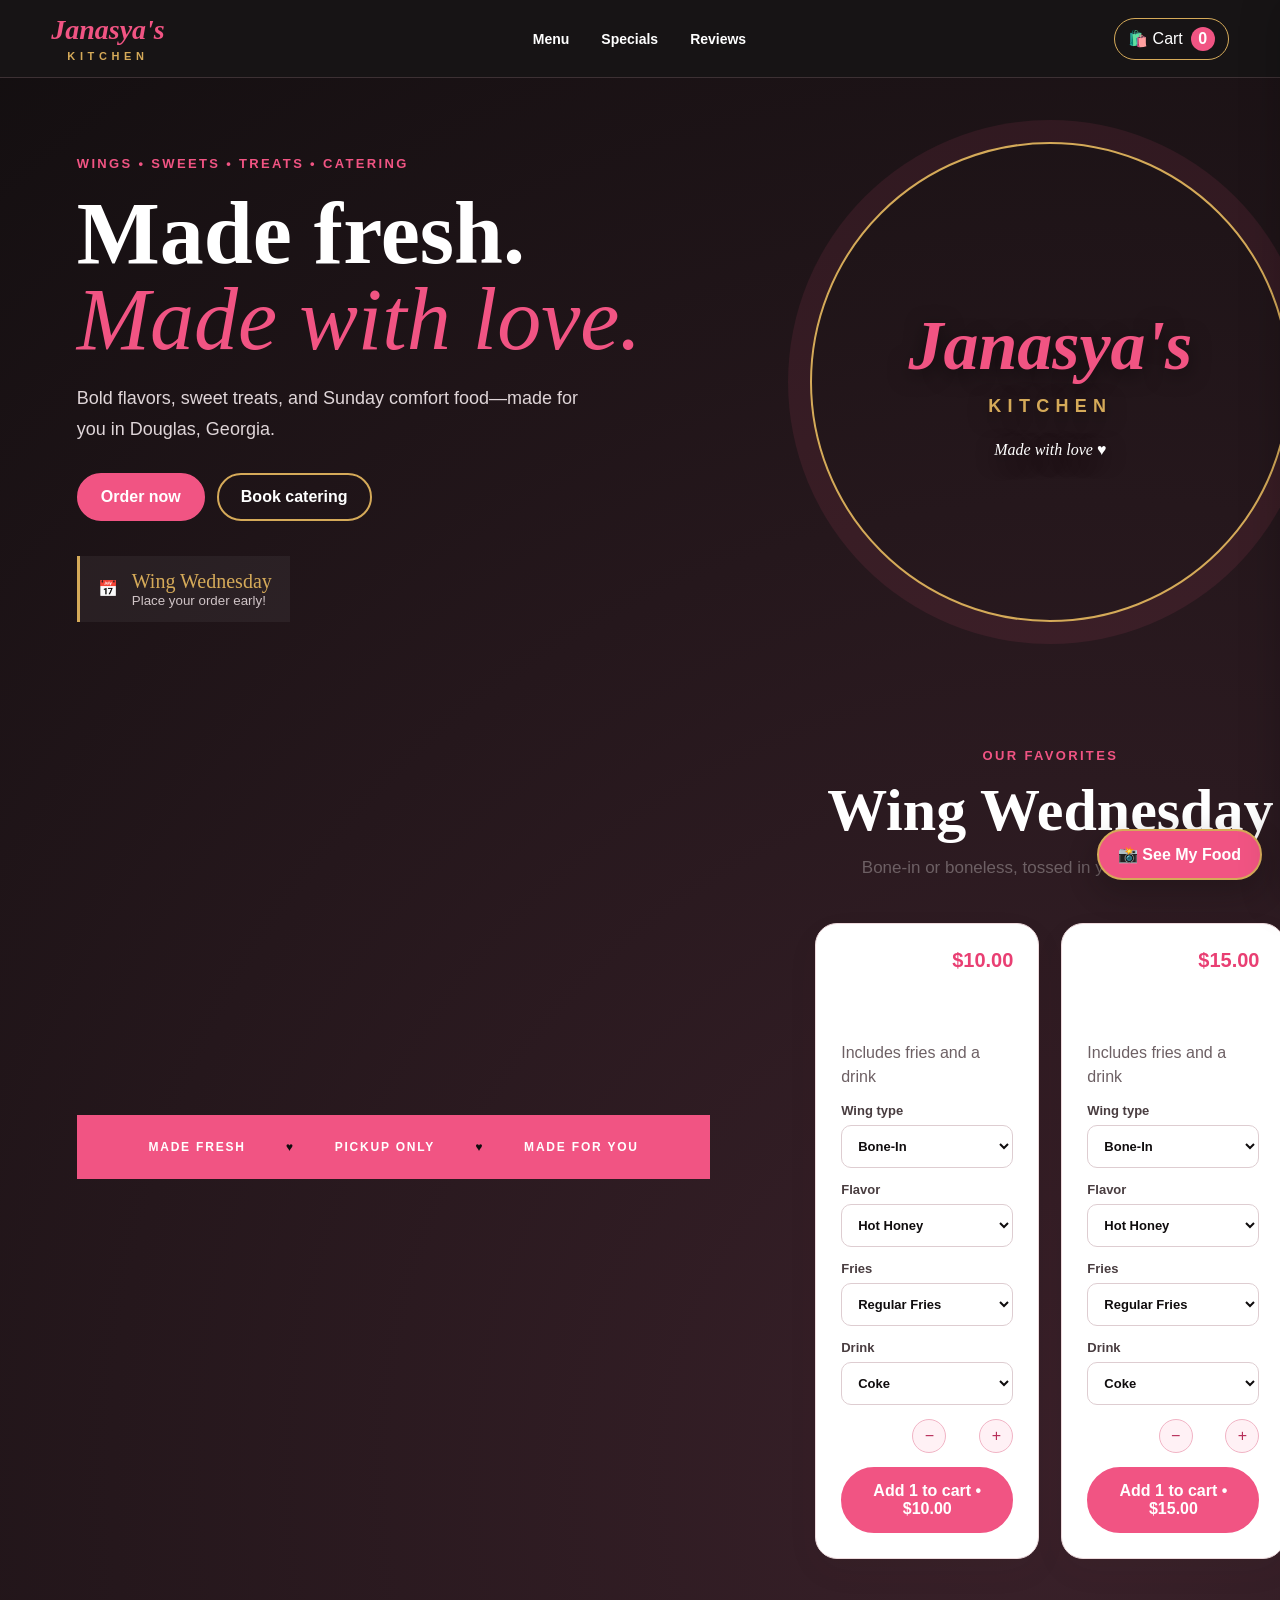
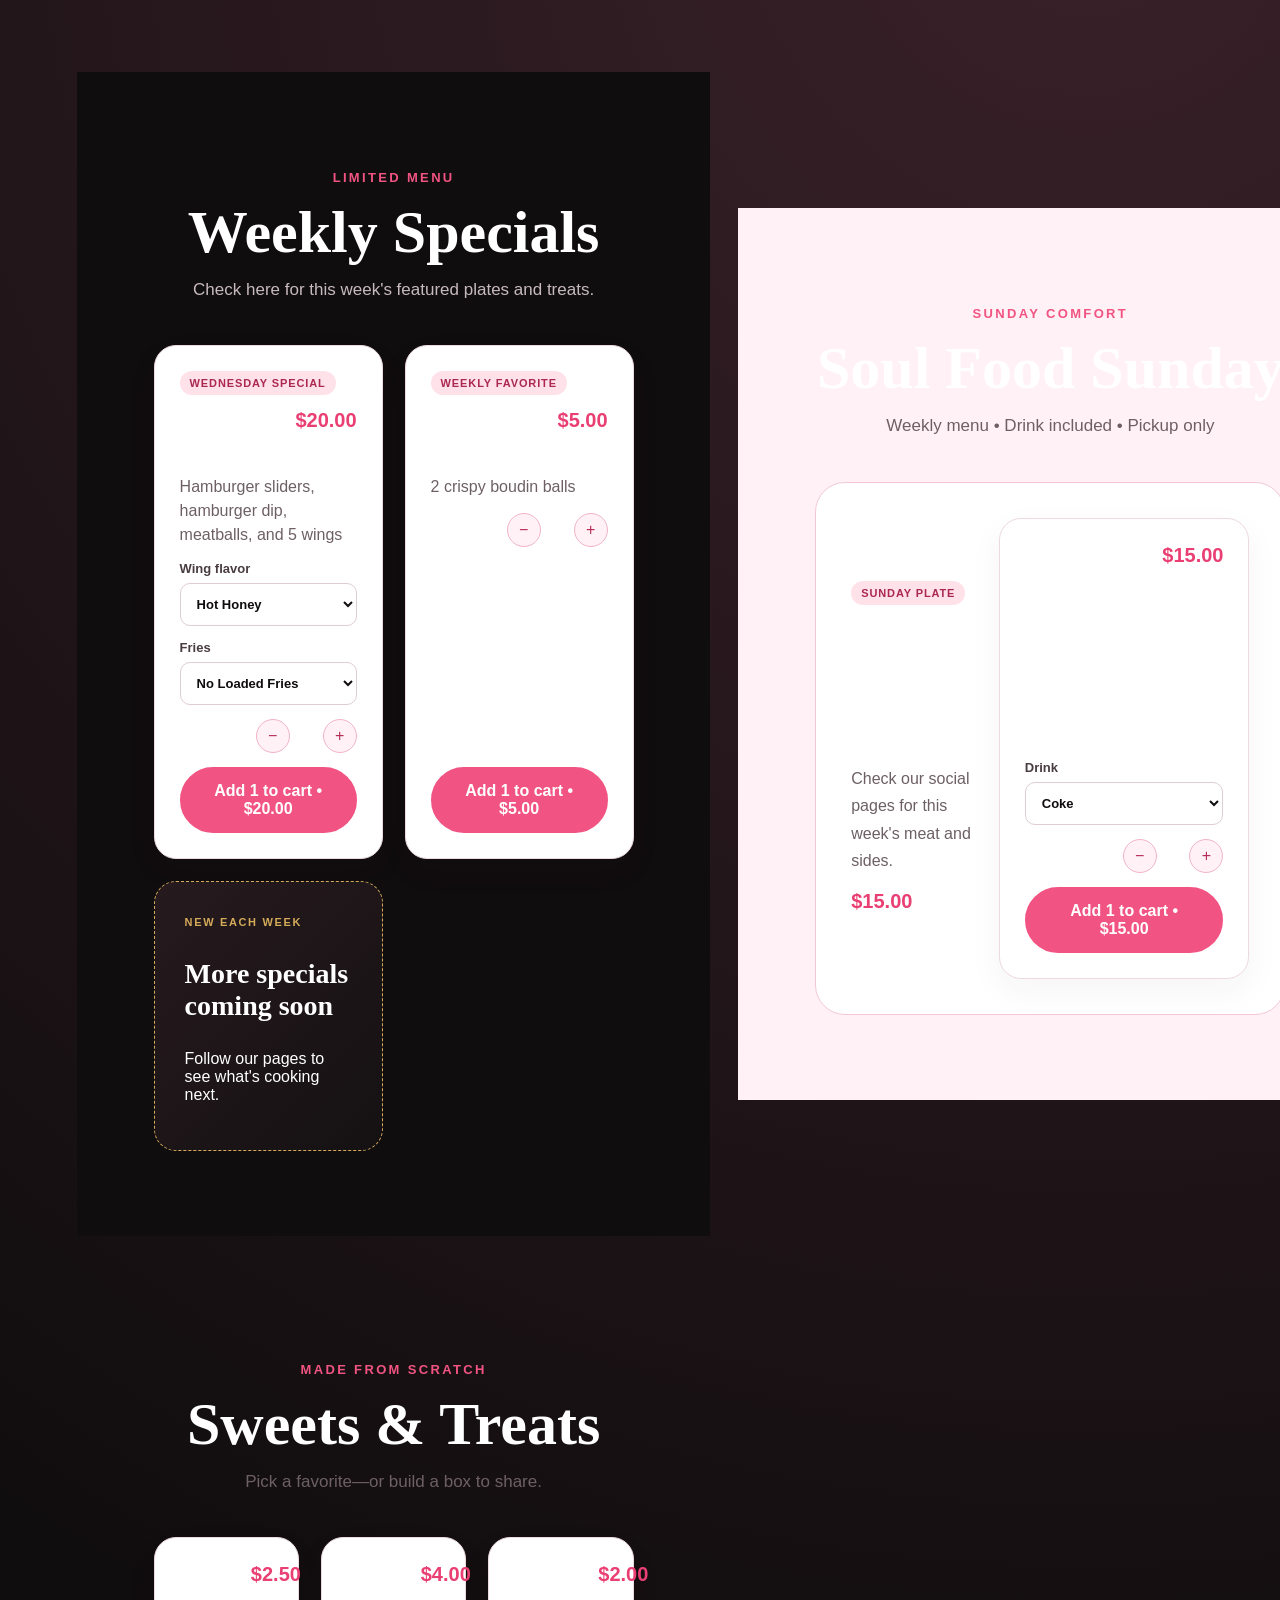
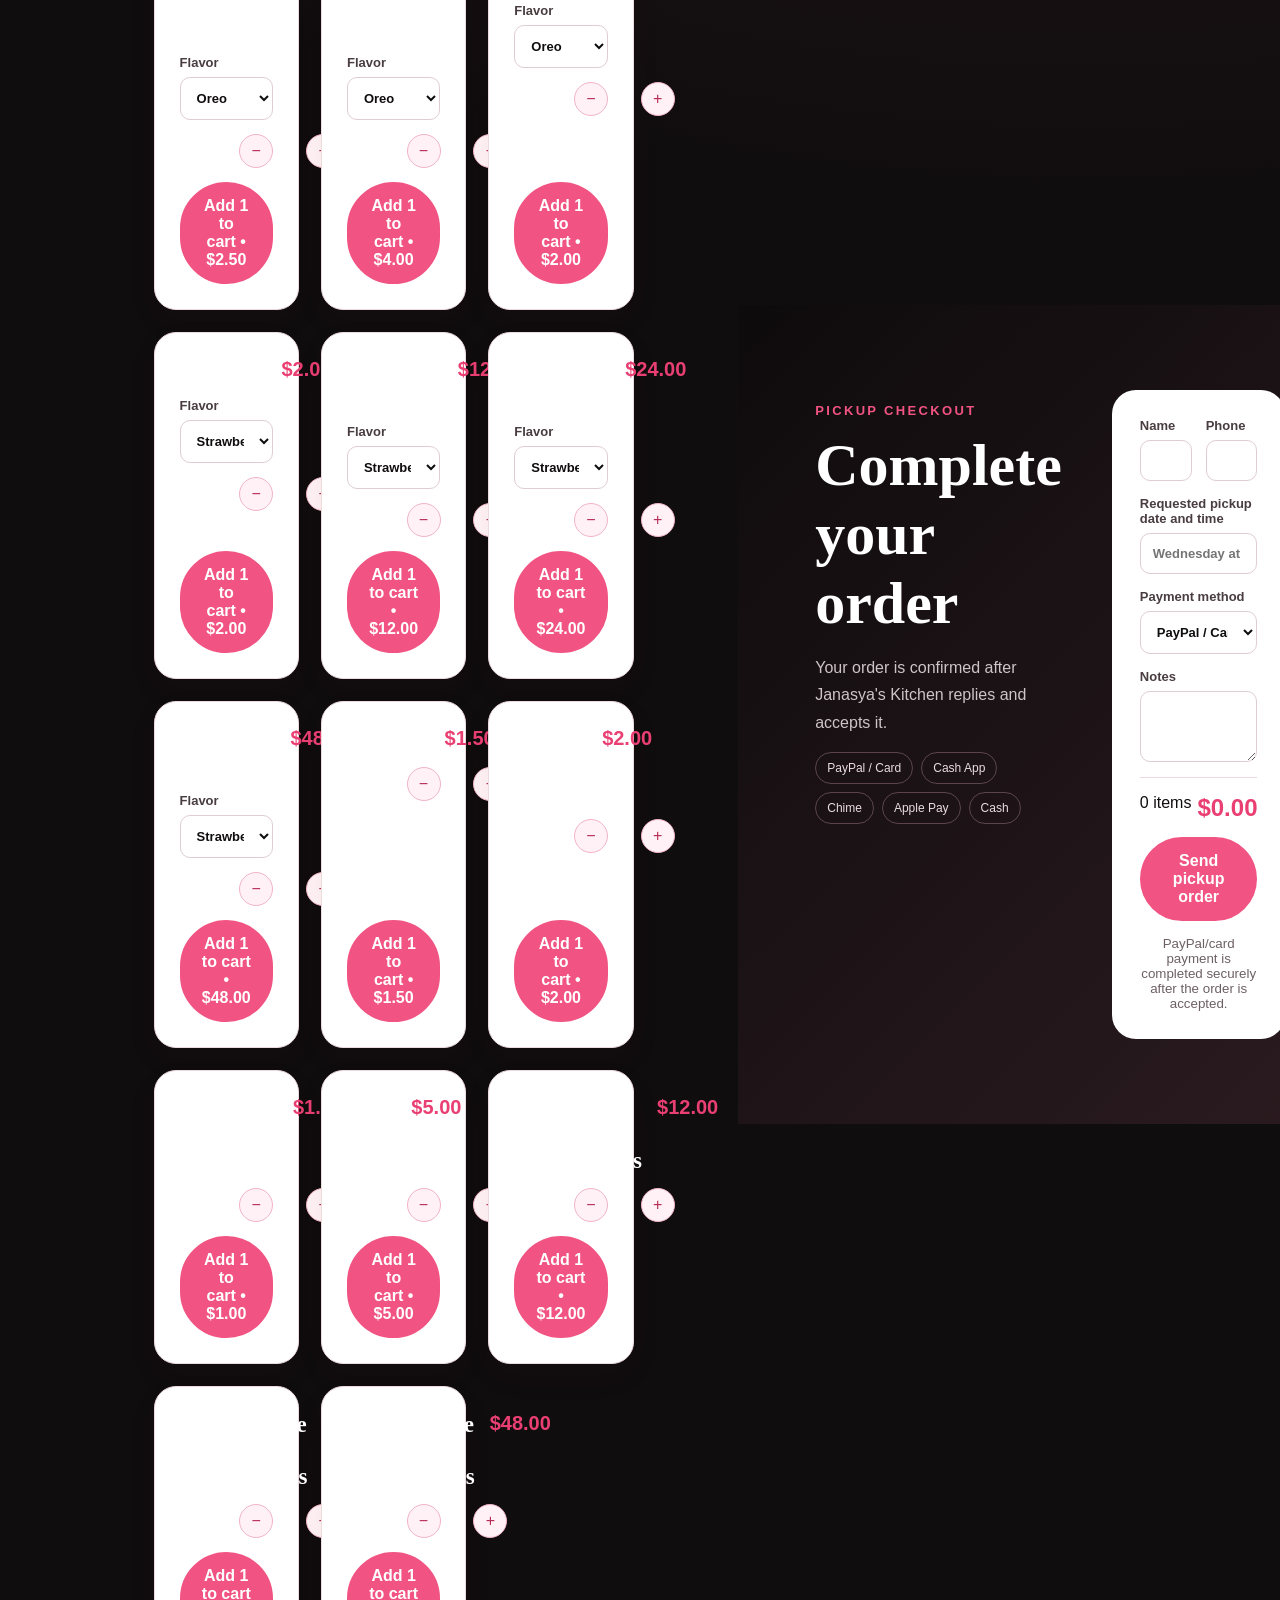
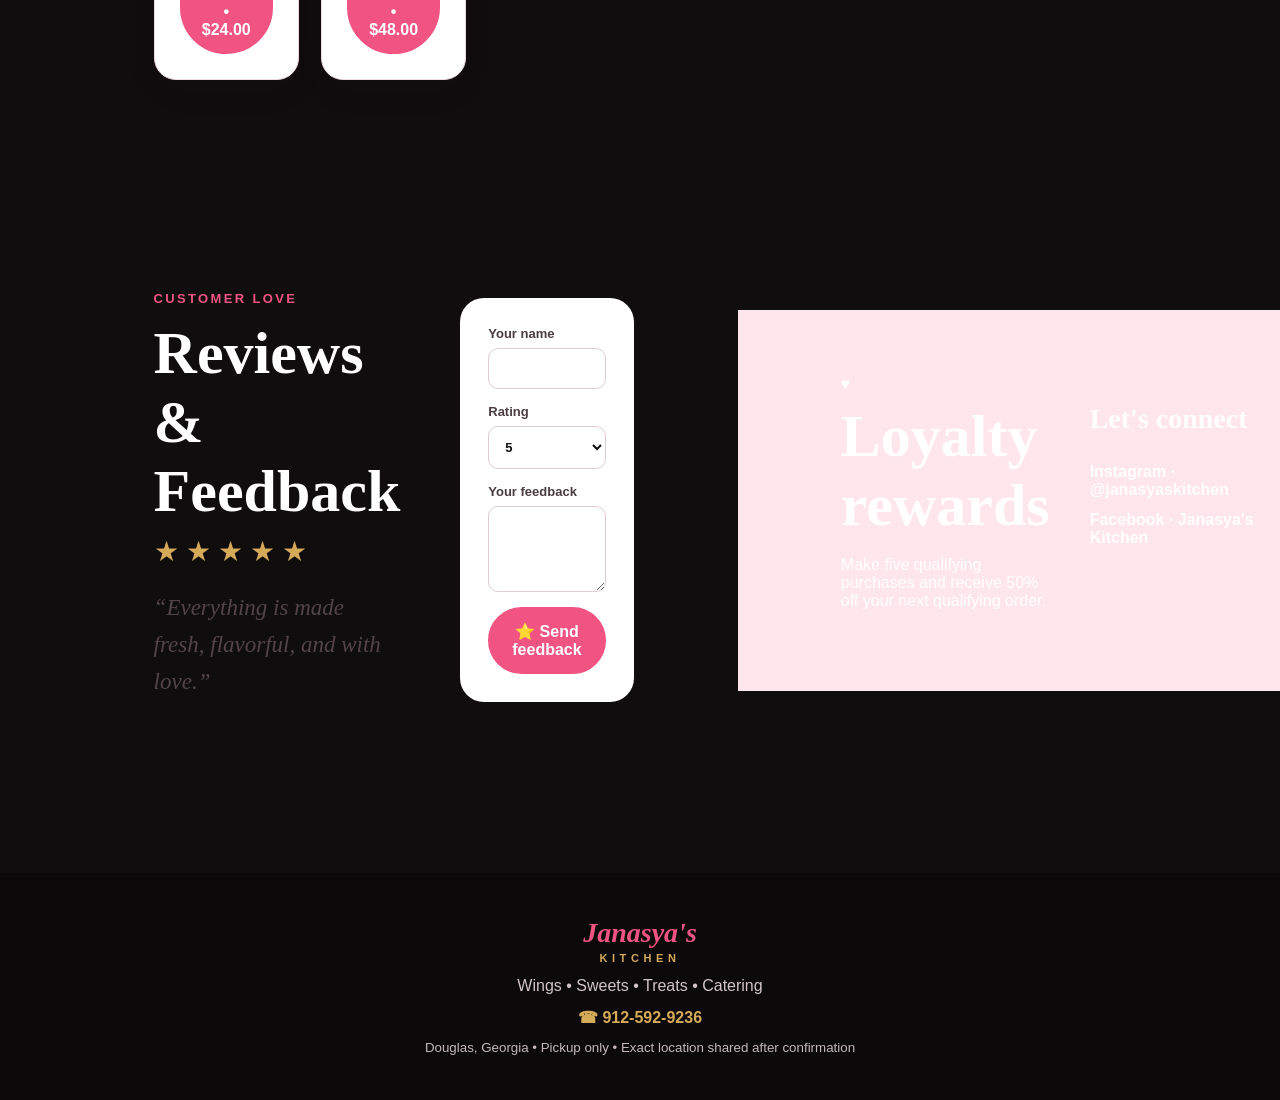
==== commit 77f3cb49: "Update index.html" ====
--- a/index.html
+++ b/index.html
@@ -20,8 +20,30 @@
 <p>Bold flavors, sweet treats, and Sunday comfort food—made for you in Douglas, Georgia.</p>
 <div class="hero-actions"><a class="primary-btn" href="#menu">Order now</a><button id="cateringButton" class="outline-btn" type="button">Book catering</button></div>
 <div class="day-banner">📅 <span><b>Wing Wednesday</b><small>Place your order early!</small></span></div></div>
-<div class="hero-art"><div class="gold-ring"></div><img src="images/sticker.jpeg" alt="Janasya's Kitchen logo" onerror="this.style.display='none';this.parentElement.classList.add('logo-fallback');this.parentElement.insertAdjacentHTML('beforeend','<div class=&quot;logo-fallback-text&quot;>Janasya’s<br><span>Kitchen</span><small>Made with love ♥</small></div>')"></div>
-</section>
+<!-- START: JANASYA'S KITCHEN LOGO -->
+<div class="hero-art">
+
+    <div class="gold-ring"></div>
+
+    <img
+        src="images/sticker.jpeg"
+        alt="Janasya's Kitchen Logo"
+        id="kitchenLogo"
+        onerror="this.style.display='none'; document.getElementById('logoFallback').style.display='block';"
+    >
+
+    <div
+        id="logoFallback"
+        class="logo-fallback-text"
+        style="display:none;"
+    >
+        Janasya's
+        <span>Kitchen</span>
+        <small>Made with love ♥</small>
+    </div>
+
+</div>
+<!-- END: JANASYA'S KITCHEN LOGO -->
 <section class="trust-strip"><span>Made fresh</span><i>♥</i><span>Pickup only</span><i>♥</i><span>Made for you</span></section>
 <section id="menu" class="section"><div class="section-heading"><p>Our favorites</p><h2>Wing Wednesday</h2><span>Bone-in or boneless, tossed in your favorite flavor.</span></div><div id="wingMenu" class="menu-grid"></div></section>
 <section id="specials" class="section dark-section"><div class="section-heading"><p>Limited menu</p><h2>Weekly Specials</h2><span>Check here for this week's featured plates and treats.</span></div><div id="specialMenu" class="menu-grid specials"></div></section>
@@ -39,4 +61,4 @@
 <div id="cateringModal" class="modal catering-modal hidden"><button class="close" data-close type="button" aria-label="Close catering form">×</button><h2>Book Janasya's Kitchen Catering</h2><p>Tell us about your event. We'll reply with availability, menus, and pricing.</p><form id="cateringForm"><label>Name<input name="name" required></label><label>Phone<input name="phone" required></label><label>Event type<input name="event" required></label><div class="two"><label>Date &amp; time<input name="date" required></label><label>Guests<input name="guests" type="number" min="1" required></label></div><label>Location<input name="location" required></label><label>Food requests<textarea name="details" rows="3"></textarea></label><button class="primary-btn full">Send catering request</button></form></div>
 <div id="toast" class="toast" role="status" aria-live="polite"></div>
 <script src="script.js"></script>
-</body></html>+</body></html>
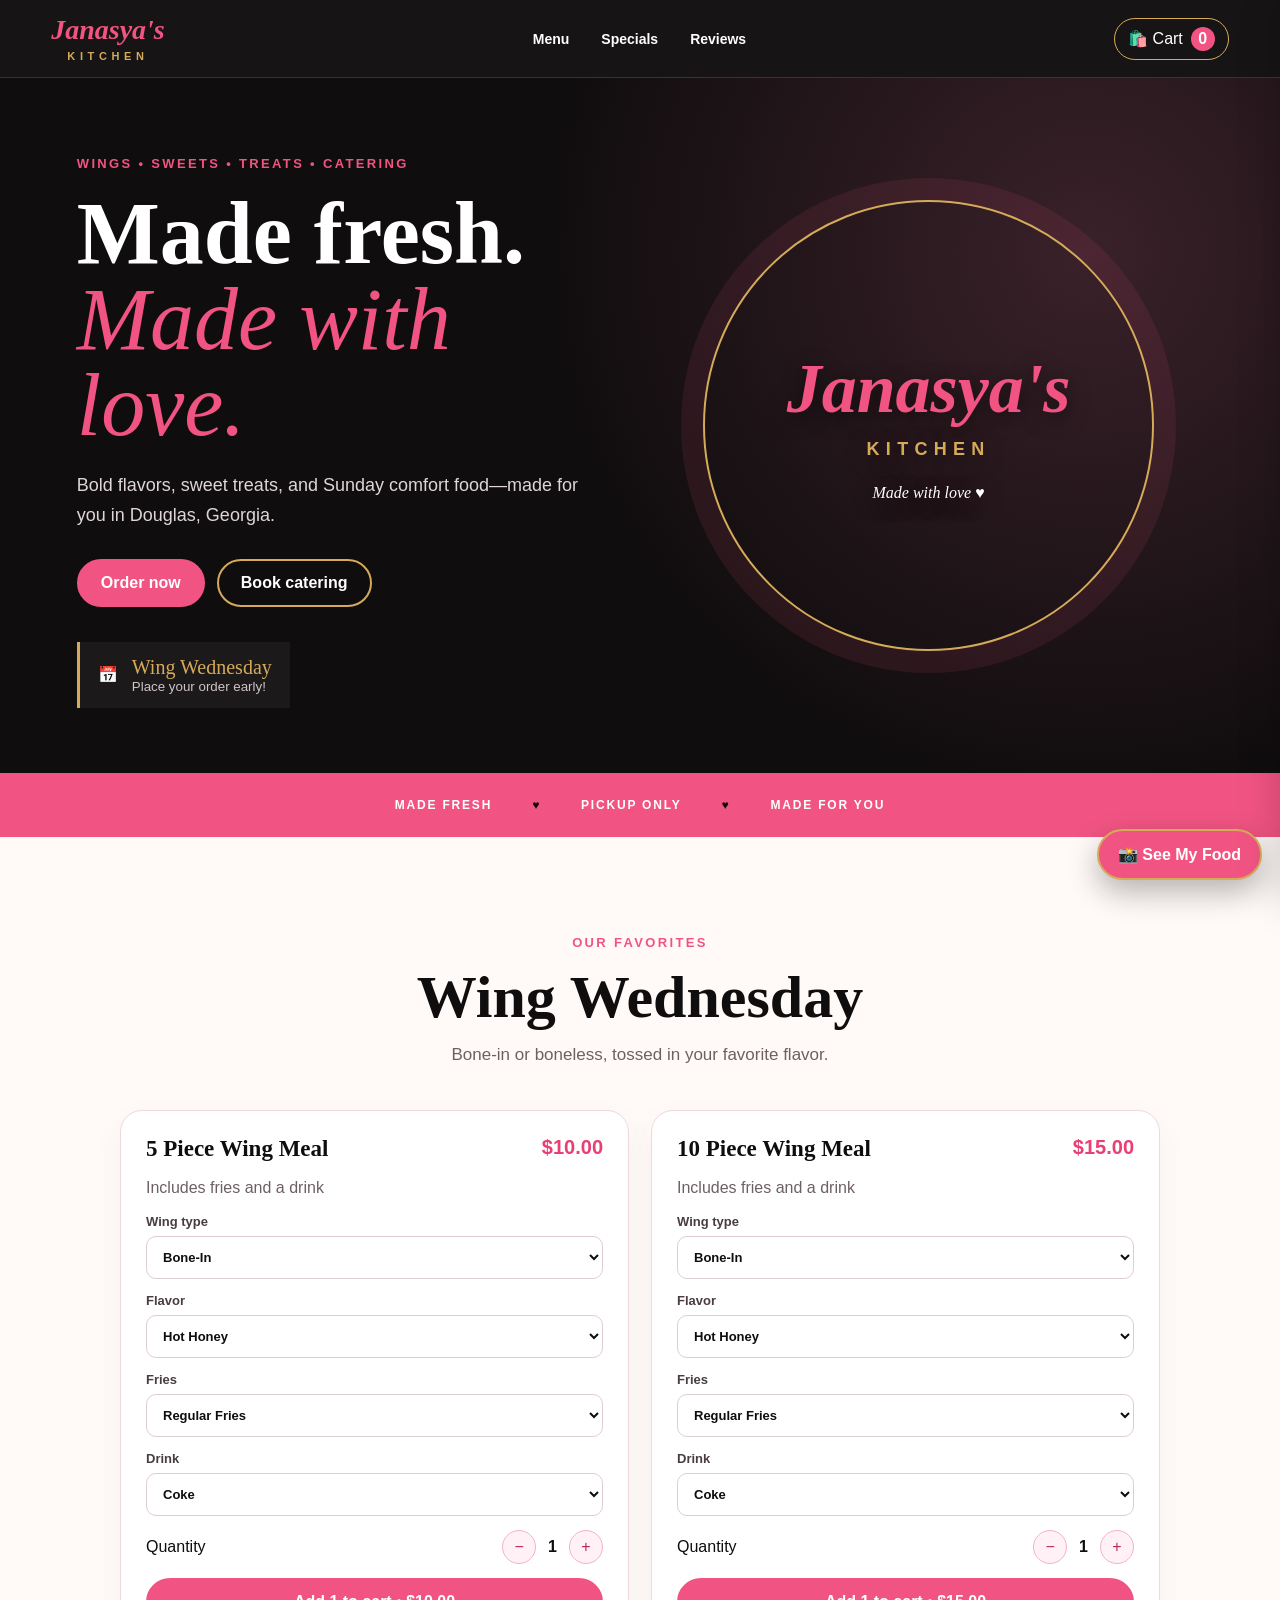
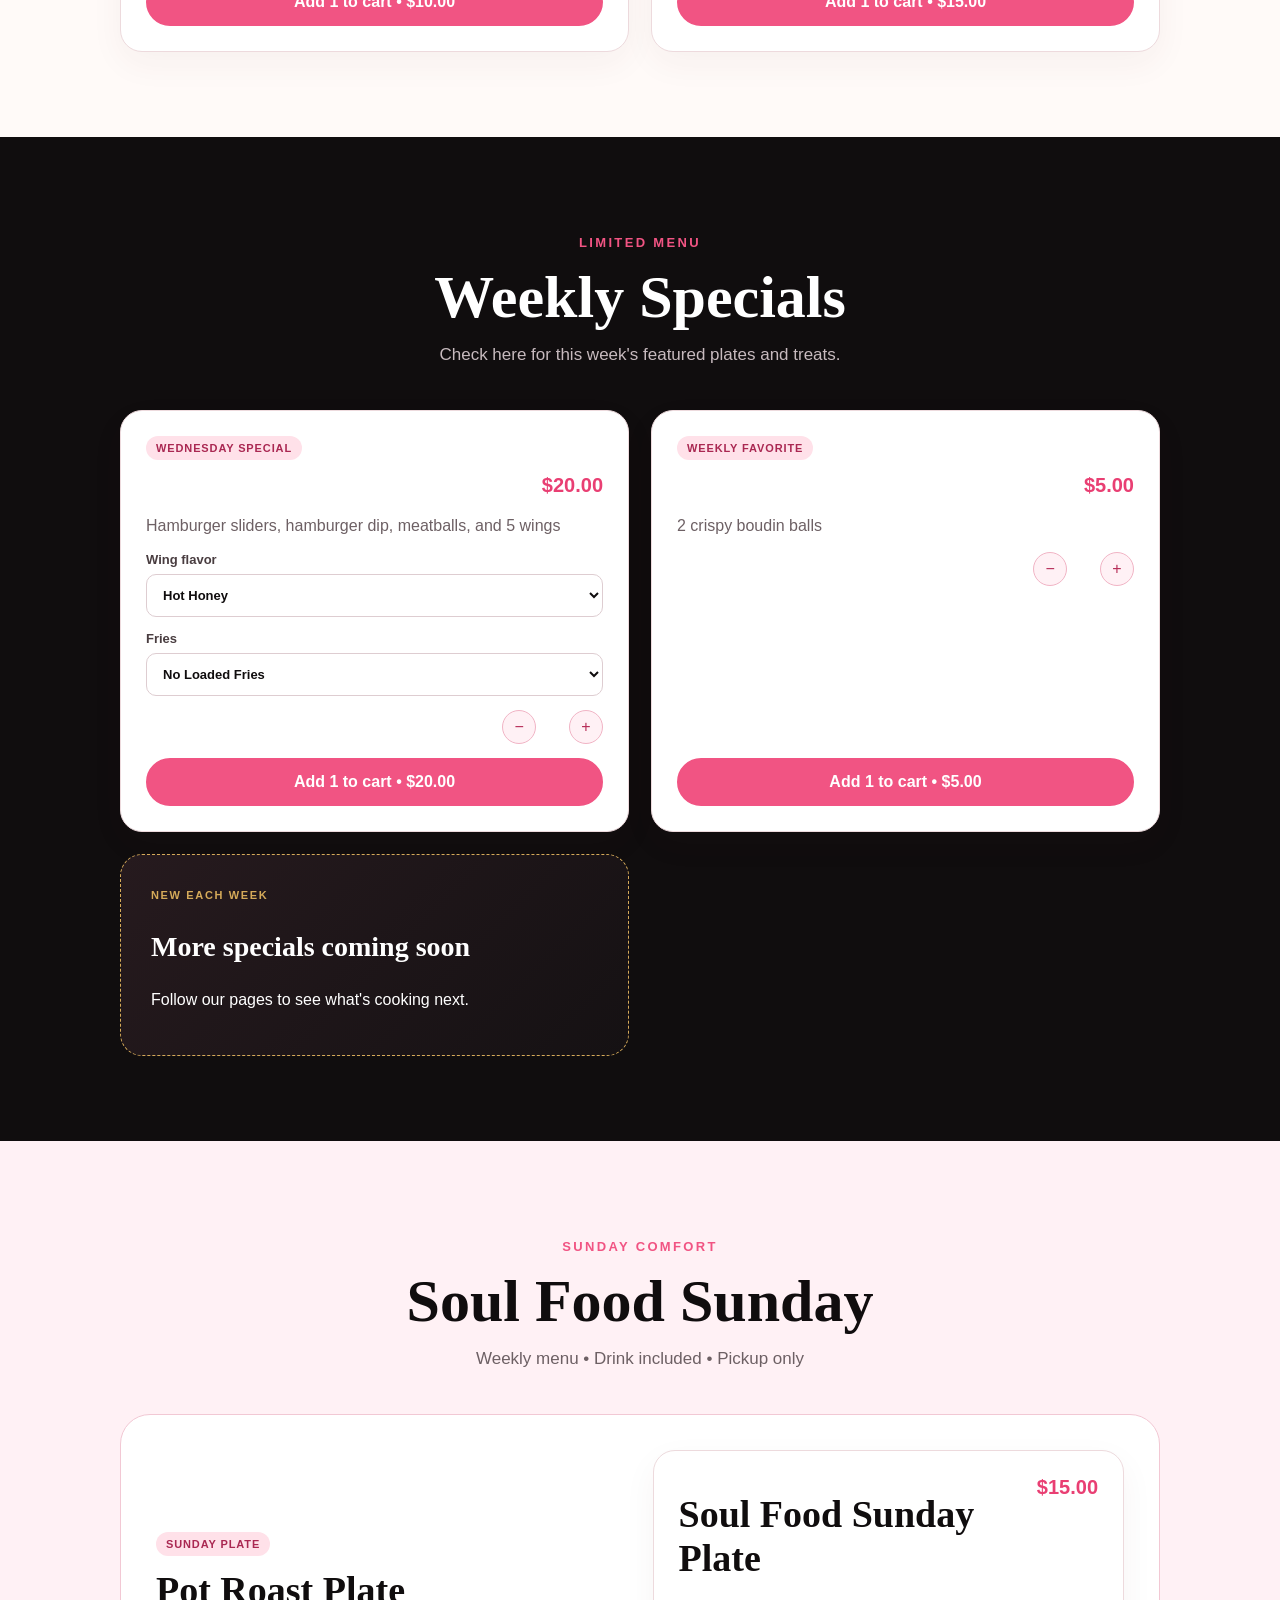
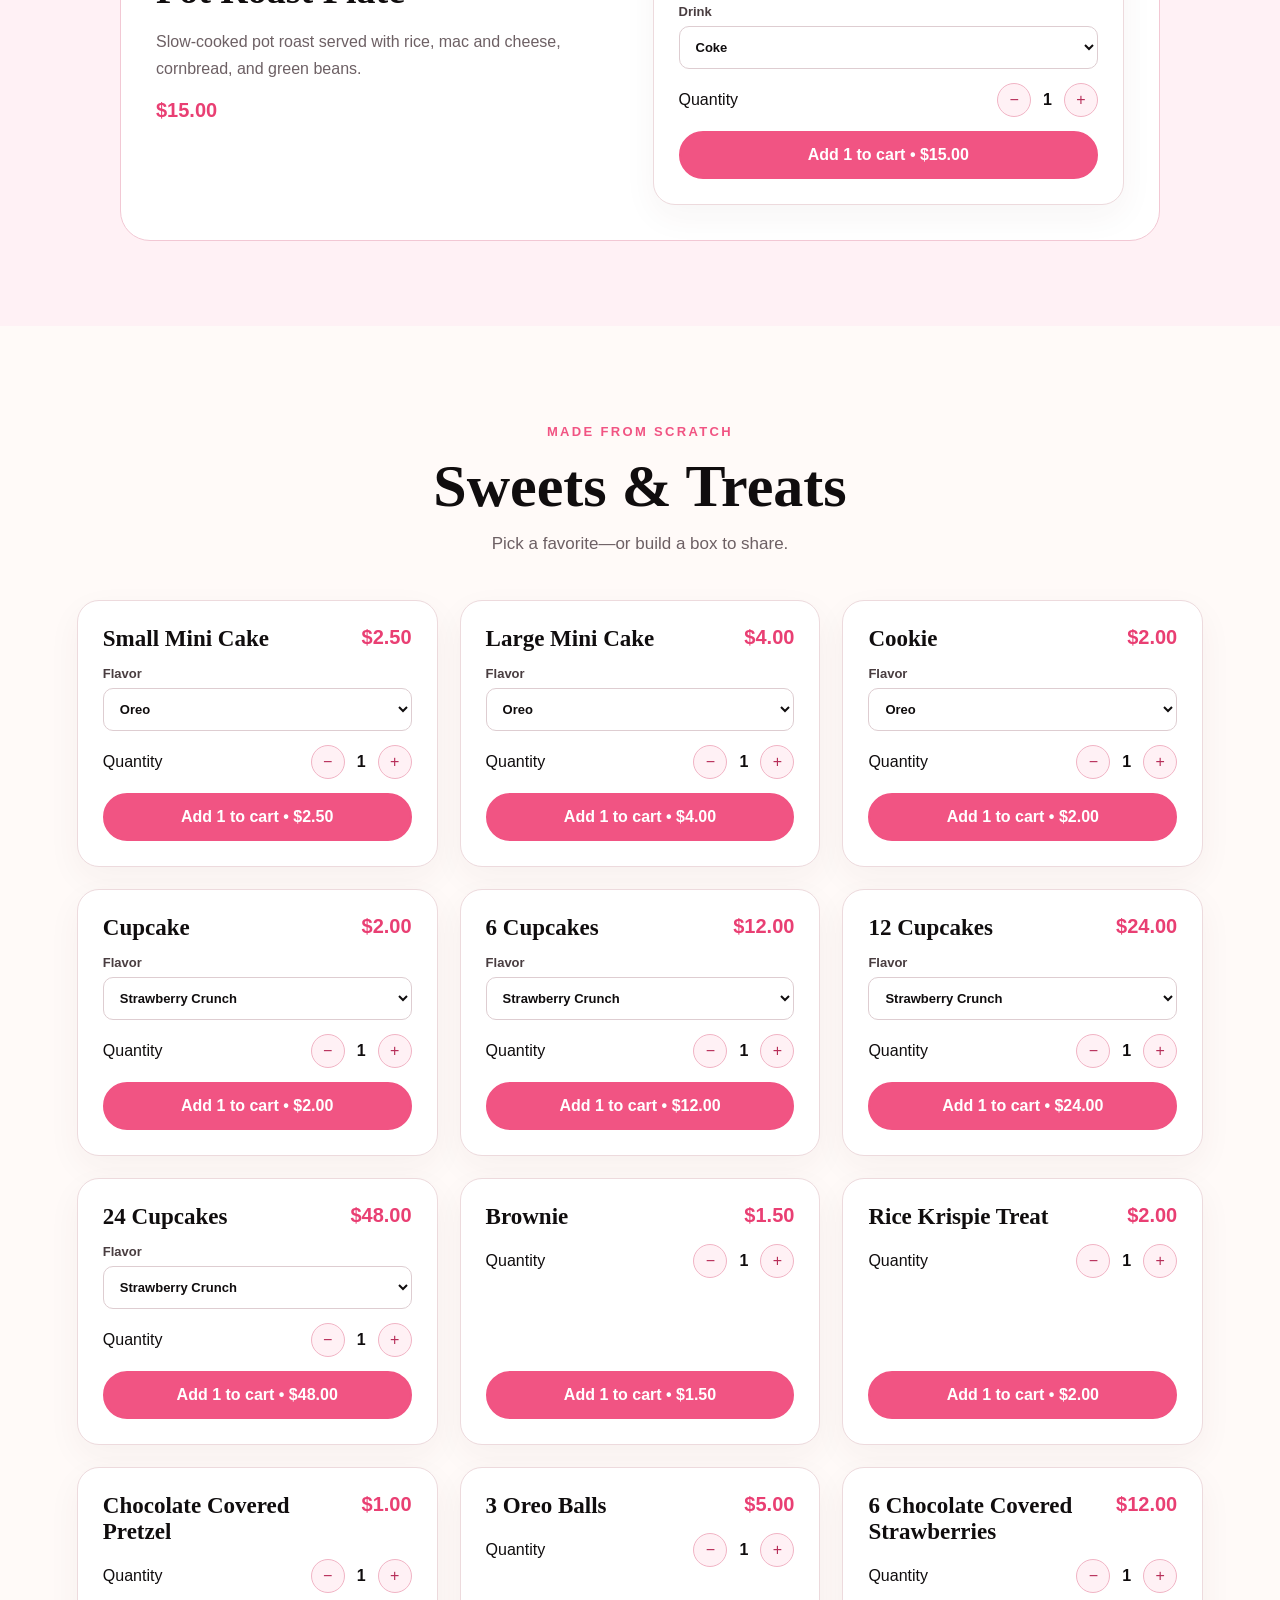
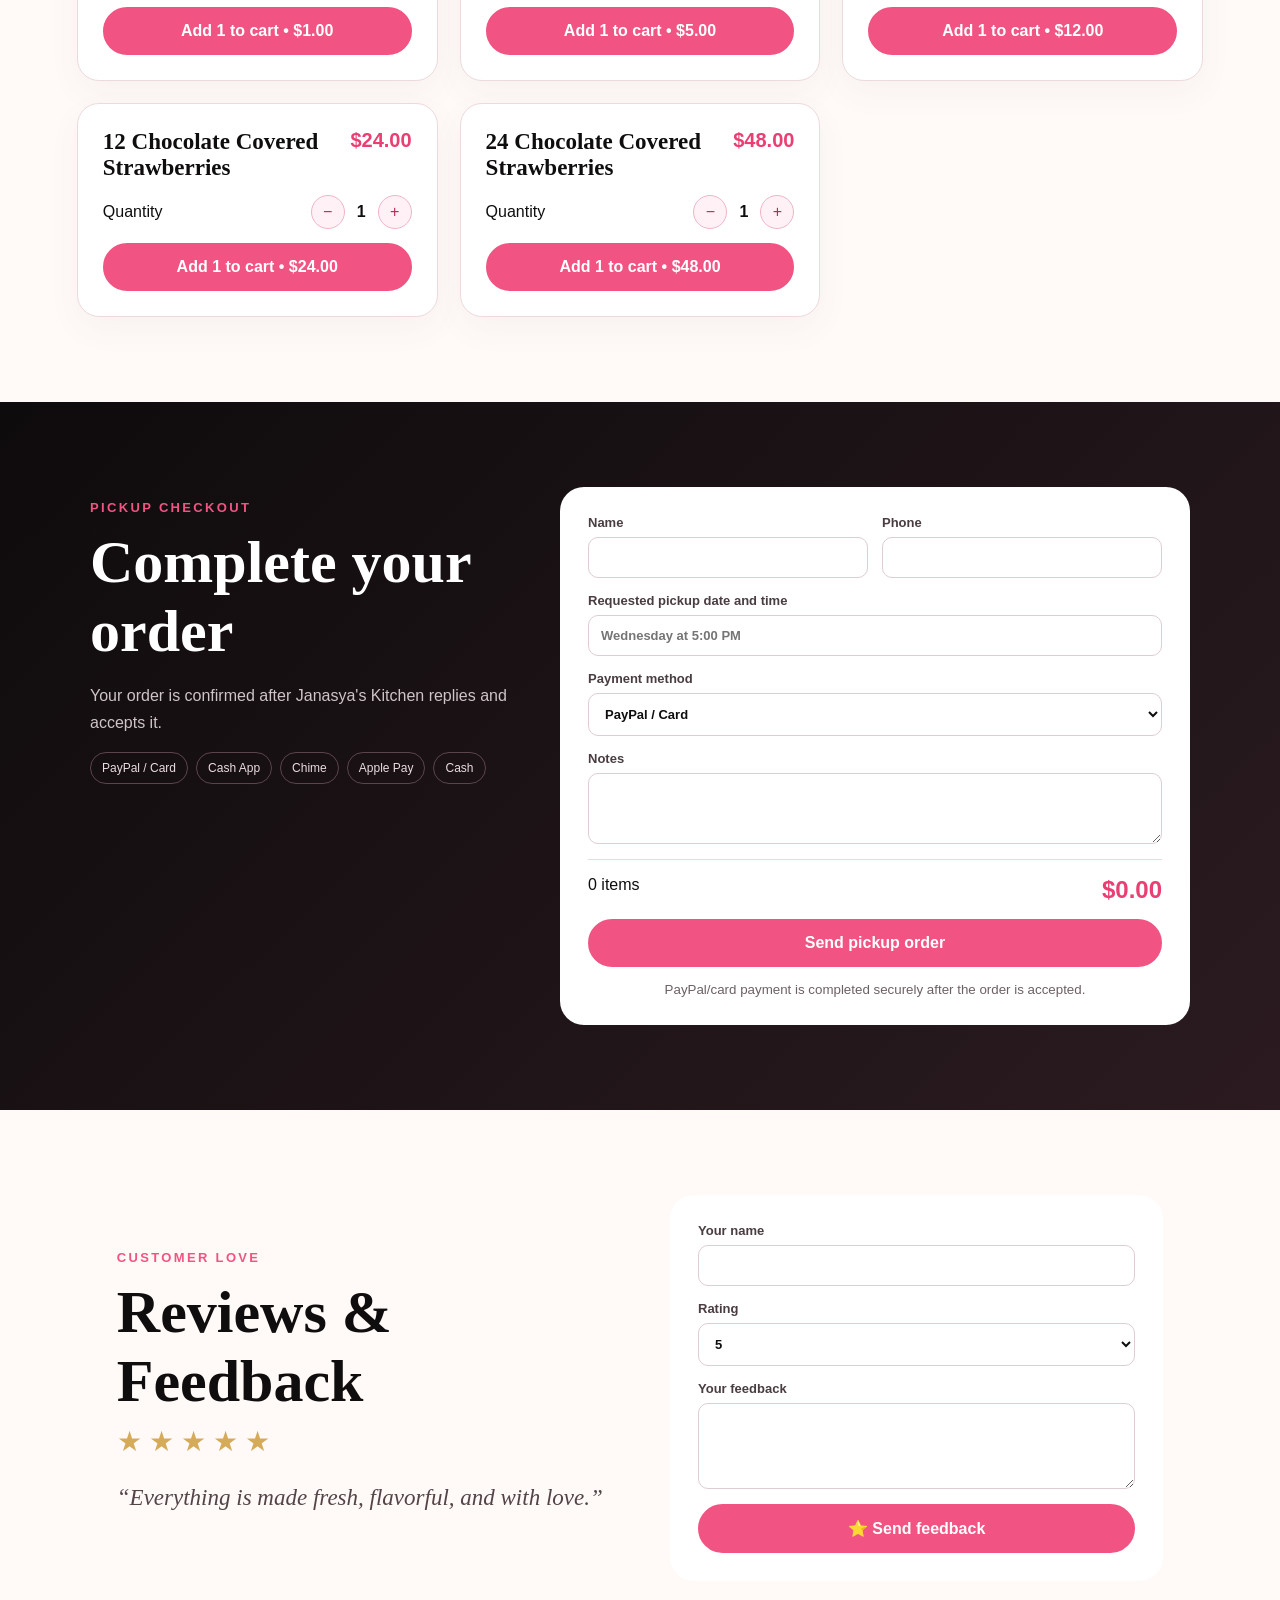
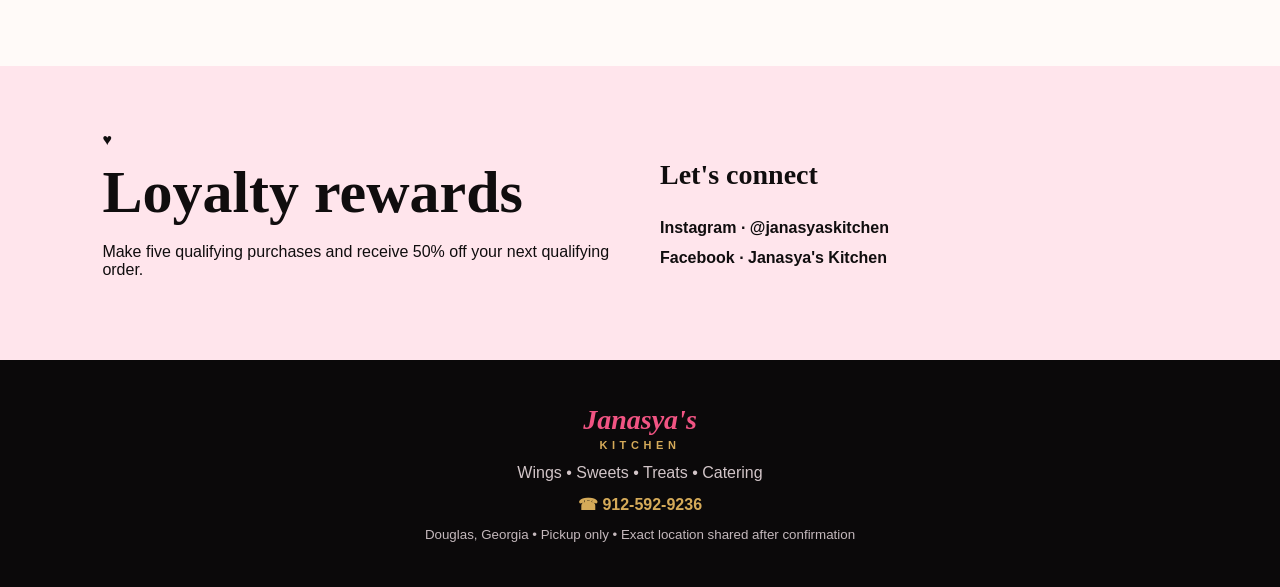
==== commit d4225b96: "Add files via upload" ====
--- a/index.html
+++ b/index.html
@@ -1,64 +1,86 @@
 <!doctype html>
 <html lang="en">
 <head>
-<meta charset="utf-8">
-<meta name="viewport" content="width=device-width,initial-scale=1">
-<meta name="description" content="Order wings, sweets, weekly specials, and catering from Janasya's Kitchen in Douglas, Georgia.">
-<title>Janasya's Kitchen</title>
-<link rel="stylesheet" href="style.css">
+  <meta charset="utf-8">
+  <meta name="viewport" content="width=device-width,initial-scale=1">
+  <meta name="description" content="Order wings, sweets, weekly specials, and catering from Janasya's Kitchen in Douglas, Georgia.">
+  <title>Janasya's Kitchen</title>
+  <link rel="stylesheet" href="style.css">
 </head>
 <body>
-<header class="nav">
-<a class="wordmark" href="#top" aria-label="Janasya's Kitchen home">Janasya's <span>Kitchen</span></a>
-<nav aria-label="Main navigation"><a href="#menu">Menu</a><a href="#specials">Specials</a><a href="#reviews">Reviews</a></nav>
-<button id="cartButton" class="cart-btn" type="button">🛍️ Cart <b id="cartCount">0</b></button>
-</header>
-<button id="galleryButton" class="gallery-float" type="button">📸 See My Food</button>
-<main>
-<section id="top" class="hero">
-<div class="hero-copy"><p class="eyebrow">Wings • Sweets • Treats • Catering</p><h1>Made fresh.<br><em>Made with love.</em></h1>
-<p>Bold flavors, sweet treats, and Sunday comfort food—made for you in Douglas, Georgia.</p>
-<div class="hero-actions"><a class="primary-btn" href="#menu">Order now</a><button id="cateringButton" class="outline-btn" type="button">Book catering</button></div>
-<div class="day-banner">📅 <span><b>Wing Wednesday</b><small>Place your order early!</small></span></div></div>
-<!-- START: JANASYA'S KITCHEN LOGO -->
-<div class="hero-art">
+  <header class="nav">
+    <a class="wordmark" href="#top">Janasya's <span>Kitchen</span></a>
+    <nav><a href="#menu">Menu</a><a href="#specials">Specials</a><a href="#reviews">Reviews</a></nav>
+    <button id="cartButton" class="cart-btn">🛍️ Cart <b id="cartCount">0</b></button>
+  </header>
 
-    <div class="gold-ring"></div>
+  <button id="galleryButton" class="gallery-float">📸 See My Food</button>
 
-    <img
-        src="images/sticker.jpeg"
-        alt="Janasya's Kitchen Logo"
-        id="kitchenLogo"
-        onerror="this.style.display='none'; document.getElementById('logoFallback').style.display='block';"
-    >
+  <main>
+    <section id="top" class="hero">
+      <div class="hero-copy">
+        <p class="eyebrow">Wings • Sweets • Treats • Catering</p>
+        <h1>Made fresh.<br><em>Made with love.</em></h1>
+        <p>Bold flavors, sweet treats, and Sunday comfort food—made for you in Douglas, Georgia.</p>
+        <div class="hero-actions"><a class="primary-btn" href="#menu">Order now</a><button id="cateringButton" class="outline-btn">Book catering</button></div>
+        <div class="day-banner">📅 <span><b>Wing Wednesday</b><small>Place your order early!</small></span></div>
+      </div>
+      <div class="hero-art"><div class="gold-ring"></div><img src="images/sticker.jpeg" alt="Janasya's Kitchen logo" id="kitchenLogo" onerror="this.style.display='none';document.getElementById('logoFallback').style.display='block';"><div id="logoFallback" class="logo-fallback-text" style="display:none;">Janasya's<span>Kitchen</span><small>Made with love ♥</small></div></div>
+    </section>
 
-    <div
-        id="logoFallback"
-        class="logo-fallback-text"
-        style="display:none;"
-    >
-        Janasya's
-        <span>Kitchen</span>
-        <small>Made with love ♥</small>
-    </div>
+    <section class="trust-strip"><span>Made fresh</span><i>♥</i><span>Pickup only</span><i>♥</i><span>Made for you</span></section>
 
-</div>
-<!-- END: JANASYA'S KITCHEN LOGO -->
-<section class="trust-strip"><span>Made fresh</span><i>♥</i><span>Pickup only</span><i>♥</i><span>Made for you</span></section>
-<section id="menu" class="section"><div class="section-heading"><p>Our favorites</p><h2>Wing Wednesday</h2><span>Bone-in or boneless, tossed in your favorite flavor.</span></div><div id="wingMenu" class="menu-grid"></div></section>
-<section id="specials" class="section dark-section"><div class="section-heading"><p>Limited menu</p><h2>Weekly Specials</h2><span>Check here for this week's featured plates and treats.</span></div><div id="specialMenu" class="menu-grid specials"></div></section>
-<section class="section blush"><div class="section-heading"><p>Sunday comfort</p><h2>Soul Food Sunday</h2><span>Weekly menu • Drink included • Pickup only</span></div><div class="feature-card"><div><span class="badge">Sunday plate</span><h3>Weekly Sunday Plate</h3><p>Check our social pages for this week's meat and sides.</p><strong>$15.00</strong></div><div id="soulMenu"></div></div></section>
-<section id="sweets" class="section"><div class="section-heading"><p>Made from scratch</p><h2>Sweets &amp; Treats</h2><span>Pick a favorite—or build a box to share.</span></div><div id="sweetMenu" class="menu-grid sweets-grid"></div></section>
-<section id="checkout" class="section checkout"><div class="checkout-card"><div><p class="eyebrow">Pickup checkout</p><h2>Complete your order</h2><p>Your order is confirmed after Janasya's Kitchen replies and accepts it.</p><div class="pay-tags"><span>PayPal / Card</span><span>Cash App</span><span>Chime</span><span>Apple Pay</span><span>Cash</span></div></div>
-<form id="checkoutForm"><div class="two"><label>Name<input name="name" required></label><label>Phone<input name="phone" type="tel" required></label></div><label>Requested pickup date and time<input name="time" required placeholder="Wednesday at 5:00 PM"></label><label>Payment method<select name="payment"><option>PayPal / Card</option><option>Cash App — $Ayeitsnasya25</option><option>Chime — $Janasya-Rivers</option><option>Apple Pay — 912-592-9236</option><option>Cash at pickup</option></select></label><label>Notes<textarea name="notes" rows="3"></textarea></label><div class="checkout-total"><span id="checkoutItems">0 items</span><strong id="checkoutTotal">$0.00</strong></div><button class="primary-btn full">Send pickup order</button><small>PayPal/card payment is completed securely after the order is accepted.</small></form></div></section>
-<section id="reviews" class="section reviews"><div><p class="eyebrow">Customer love</p><h2>Reviews &amp; Feedback</h2><div class="stars">★★★★★</div><blockquote>“Everything is made fresh, flavorful, and with love.”</blockquote></div><form id="reviewForm"><label>Your name<input name="name" required></label><label>Rating<select name="rating"><option>5</option><option>4</option><option>3</option><option>2</option><option>1</option></select></label><label>Your feedback<textarea name="review" required rows="4"></textarea></label><button class="primary-btn full">⭐ Send feedback</button></form></section>
-<section class="rewards"><div><span>♥</span><h2>Loyalty rewards</h2><p>Make five qualifying purchases and receive 50% off your next qualifying order.</p></div><div><h3>Let's connect</h3><a href="https://www.instagram.com/janasyaskitchen/" target="_blank" rel="noopener">Instagram · @janasyaskitchen</a><a href="https://www.facebook.com/profile.php?id=61593571941831" target="_blank" rel="noopener">Facebook · Janasya's Kitchen</a></div></section>
-</main>
-<footer><div class="footer-brand">Janasya's <span>Kitchen</span></div><p>Wings • Sweets • Treats • Catering</p><a href="tel:19125929236">☎ 912-592-9236</a><small>Douglas, Georgia • Pickup only • Exact location shared after confirmation</small></footer>
-<div id="overlay" class="overlay hidden"></div>
-<aside id="cartPanel" class="cart-panel"><button class="close" data-close type="button" aria-label="Close cart">×</button><div class="cart-heading"><h2>Your order</h2><button id="clearCartButton" class="clear-cart" type="button">Clear cart</button></div><div id="cartList" class="cart-list"></div><div class="cart-total"><span>Total</span><strong id="cartTotal">$0.00</strong></div><a href="#checkout" id="continueCheckout" class="primary-btn full">Continue to checkout</a></aside>
-<div id="galleryModal" class="modal hidden"><button class="close" data-close type="button" aria-label="Close food gallery">×</button><h2>Made by Janasya</h2><p class="gallery-help">Your food photos will appear here when you add them to <code>images/gallery/</code>.</p><div id="galleryGrid" class="gallery-scroll"></div></div>
-<div id="cateringModal" class="modal catering-modal hidden"><button class="close" data-close type="button" aria-label="Close catering form">×</button><h2>Book Janasya's Kitchen Catering</h2><p>Tell us about your event. We'll reply with availability, menus, and pricing.</p><form id="cateringForm"><label>Name<input name="name" required></label><label>Phone<input name="phone" required></label><label>Event type<input name="event" required></label><div class="two"><label>Date &amp; time<input name="date" required></label><label>Guests<input name="guests" type="number" min="1" required></label></div><label>Location<input name="location" required></label><label>Food requests<textarea name="details" rows="3"></textarea></label><button class="primary-btn full">Send catering request</button></form></div>
-<div id="toast" class="toast" role="status" aria-live="polite"></div>
-<script src="script.js"></script>
-</body></html>
+    <!-- Menu cards are kept in script.js so this file stays short. -->
+    <section id="menu" class="section">
+      <div class="section-heading"><p>Our favorites</p><h2>Wing Wednesday</h2><span>Bone-in or boneless, tossed in your favorite flavor.</span></div>
+      <div id="wingMenu" class="menu-grid"></div>
+    </section>
+
+    <section id="specials" class="section dark-section">
+      <div class="section-heading"><p>Limited menu</p><h2>Weekly Specials</h2><span>Check here for this week's featured plates and treats.</span></div>
+      <div id="specialMenu" class="menu-grid specials"></div>
+    </section>
+
+    <section class="section blush">
+      <div class="section-heading"><p>Sunday comfort</p><h2>Soul Food Sunday</h2><span>Weekly menu • Drink included • Pickup only</span></div>
+      <div class="feature-card"><div><span class="badge">Sunday plate</span><h3>Pot Roast Plate</h3><p>Slow-cooked pot roast served with rice, mac and cheese, cornbread, and green beans.</p><strong>$15.00</strong></div><div id="soulMenu"></div></div>
+    </section>
+
+    <section id="sweets" class="section">
+      <div class="section-heading"><p>Made from scratch</p><h2>Sweets &amp; Treats</h2><span>Pick a favorite—or build a box to share.</span></div>
+      <div id="sweetMenu" class="menu-grid sweets-grid"></div>
+    </section>
+
+    <section id="checkout" class="section checkout">
+      <div class="checkout-card">
+        <div><p class="eyebrow">Pickup checkout</p><h2>Complete your order</h2><p>Your order is confirmed after Janasya's Kitchen replies and accepts it.</p><div class="pay-tags"><span>PayPal / Card</span><span>Cash App</span><span>Chime</span><span>Apple Pay</span><span>Cash</span></div></div>
+        <form id="checkoutForm">
+          <div class="two"><label>Name<input name="name" required></label><label>Phone<input name="phone" type="tel" required></label></div>
+          <label>Requested pickup date and time<input name="time" required placeholder="Wednesday at 5:00 PM"></label>
+          <label>Payment method<select name="payment"><option>PayPal / Card</option><option>Cash App — $Ayeitsnasya25</option><option>Chime — $Janasya-Rivers</option><option>Apple Pay — 912-592-9236</option><option>Cash at pickup</option></select></label>
+          <label>Notes<textarea name="notes" rows="3"></textarea></label>
+          <div class="checkout-total"><span id="checkoutItems">0 items</span><strong id="checkoutTotal">$0.00</strong></div>
+          <button class="primary-btn full">Send pickup order</button><small>PayPal/card payment is completed securely after the order is accepted.</small>
+        </form>
+      </div>
+    </section>
+
+    <section id="reviews" class="section reviews">
+      <div><p class="eyebrow">Customer love</p><h2>Reviews &amp; Feedback</h2><div class="stars">★★★★★</div><blockquote>“Everything is made fresh, flavorful, and with love.”</blockquote></div>
+      <form id="reviewForm"><label>Your name<input name="name" required></label><label>Rating<select name="rating"><option>5</option><option>4</option><option>3</option><option>2</option><option>1</option></select></label><label>Your feedback<textarea name="review" required rows="4"></textarea></label><button class="primary-btn full">⭐ Send feedback</button></form>
+    </section>
+
+    <section class="rewards"><div><span>♥</span><h2>Loyalty rewards</h2><p>Make five qualifying purchases and receive 50% off your next qualifying order.</p></div><div><h3>Let's connect</h3><a href="https://www.instagram.com/janasyaskitchen/" target="_blank">Instagram · @janasyaskitchen</a><a href="https://www.facebook.com/profile.php?id=61593571941831" target="_blank">Facebook · Janasya's Kitchen</a></div></section>
+  </main>
+
+  <footer><div class="footer-brand">Janasya's <span>Kitchen</span></div><p>Wings • Sweets • Treats • Catering</p><a href="tel:19125929236">☎ 912-592-9236</a><small>Douglas, Georgia • Pickup only • Exact location shared after confirmation</small></footer>
+
+  <div id="overlay" class="overlay hidden"></div>
+  <aside id="cartPanel" class="cart-panel"><button class="close" data-close>×</button><div class="cart-heading"><h2>Your order</h2><button id="clearCartButton" class="clear-cart" type="button">Clear cart</button></div><div id="cartList" class="cart-list"></div><div class="cart-total"><span>Total</span><strong id="cartTotal">$0.00</strong></div><a href="#checkout" id="continueCheckout" class="primary-btn full">Continue to checkout</a></aside>
+  <div id="galleryModal" class="modal hidden"><button class="close" data-close aria-label="Close food gallery">×</button><h2>Made by Janasya</h2><p class="gallery-help">Fresh plates and sweet treats from Janasya's Kitchen.</p><div id="galleryGrid" class="gallery-scroll"></div></div>
+  <div id="cateringModal" class="modal catering-modal hidden"><button class="close" data-close>×</button><h2>Book Janasya's Kitchen Catering</h2><p>Tell us about your event. We'll reply with availability, menus, and pricing.</p><form id="cateringForm"><label>Name<input name="name" required></label><label>Phone<input name="phone" required></label><label>Event type<input name="event" required></label><div class="two"><label>Date &amp; time<input name="date" required></label><label>Guests<input name="guests" type="number" min="1" required></label></div><label>Location<input name="location" required></label><label>Food requests<textarea name="details" rows="3"></textarea></label><button class="primary-btn full">Send catering request</button></form></div>
+  <div id="toast" class="toast"></div>
+
+  <script src="script.js"></script>
+</body>
+</html>
